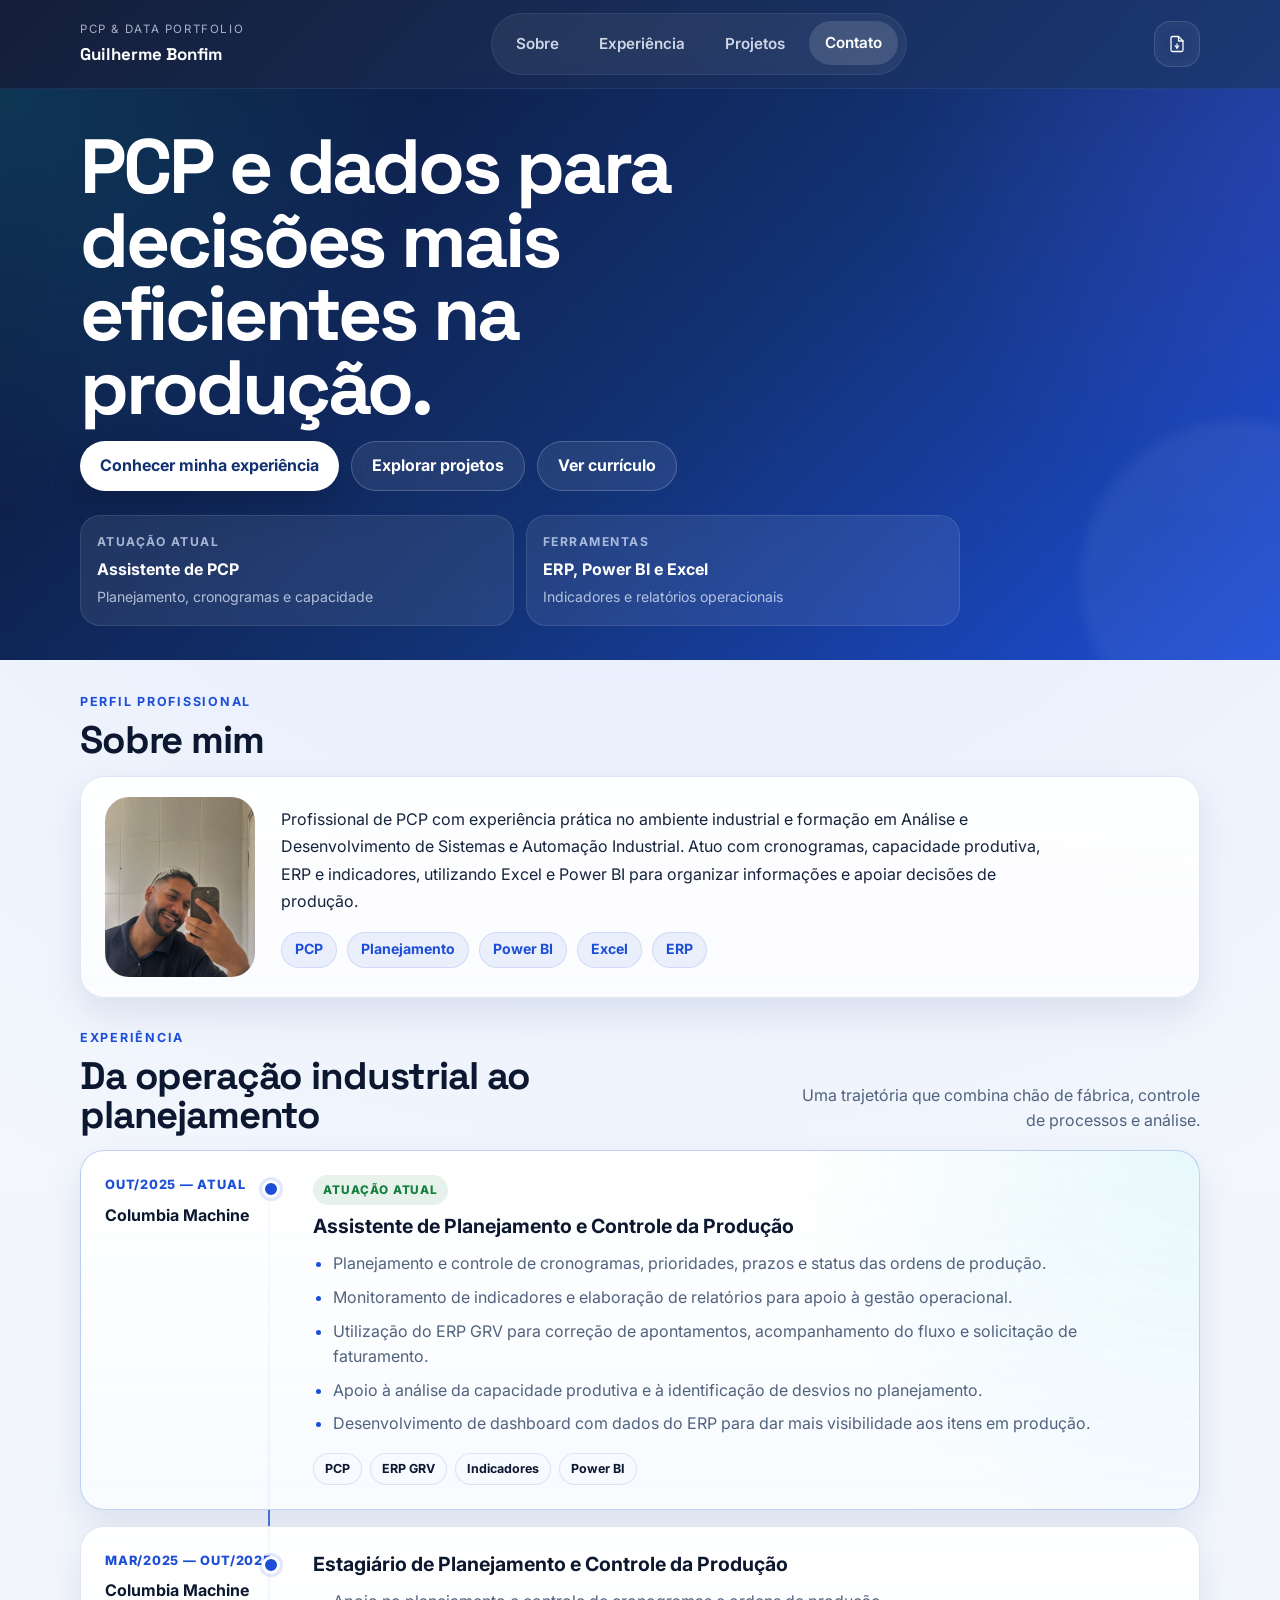
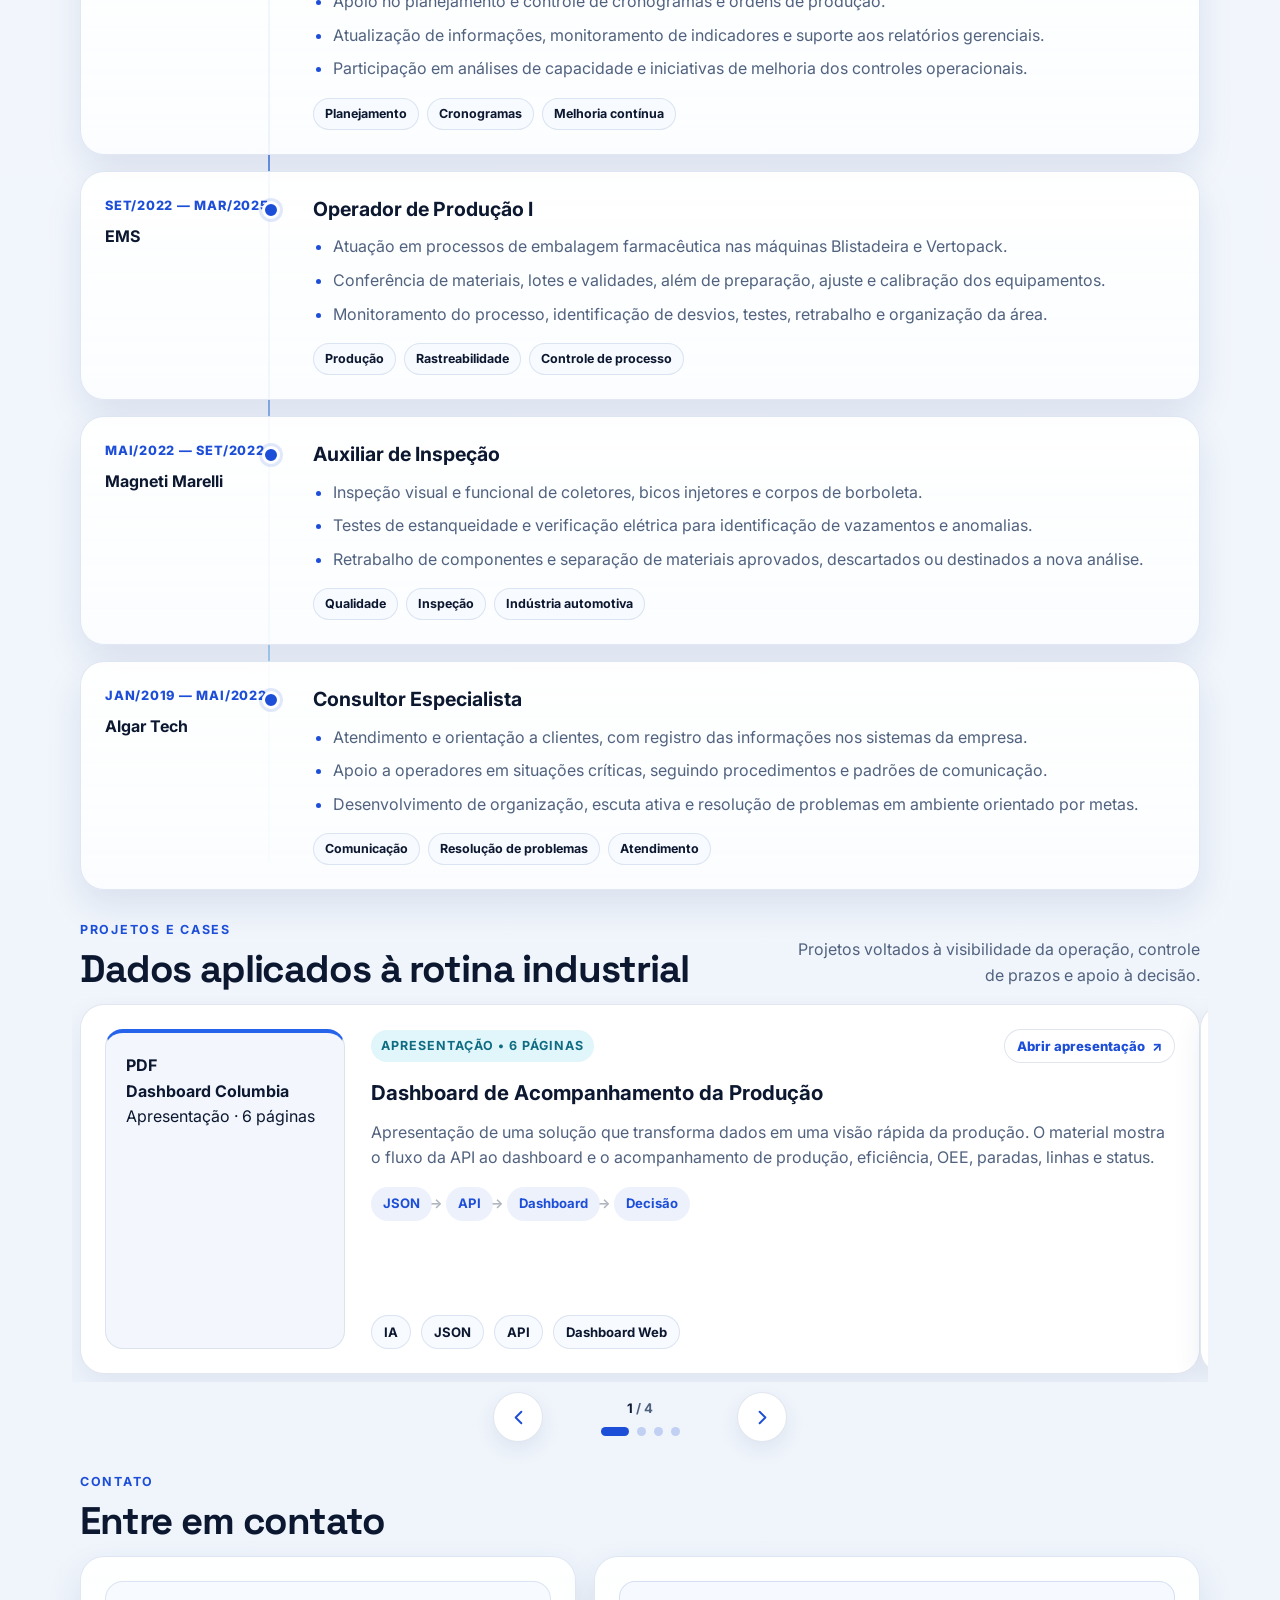
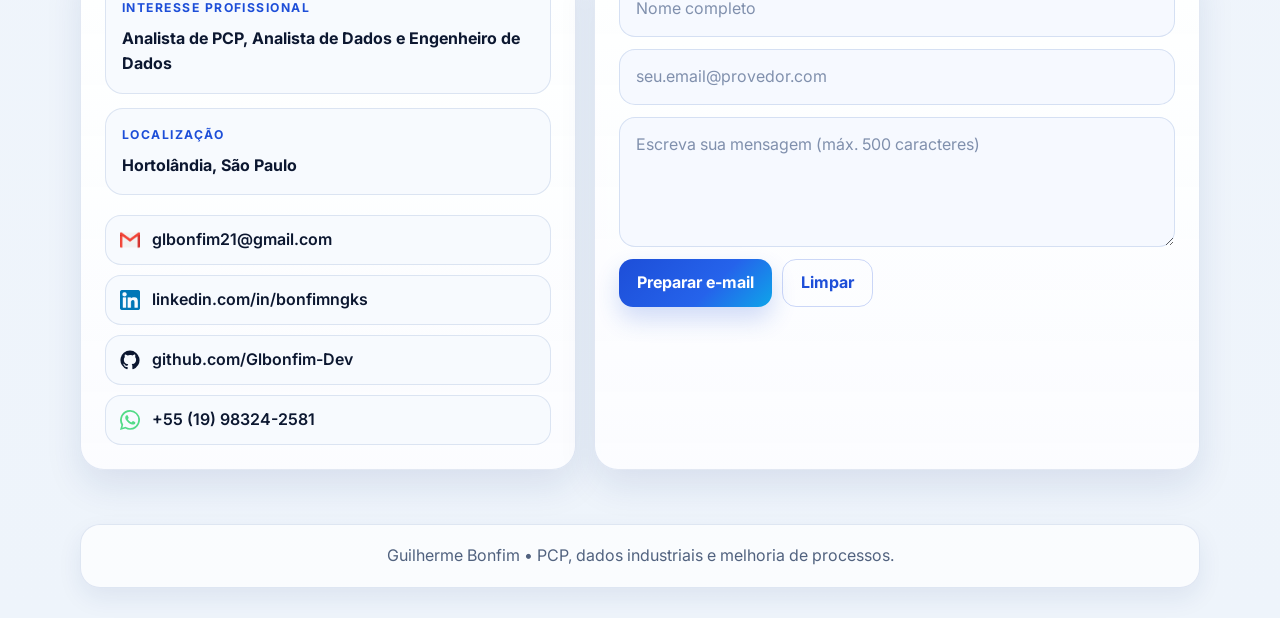
==== index.html @ 168ec618 "Update index.html" ====
<!DOCTYPE html>
<html lang="pt-BR">
<head>
  <meta charset="UTF-8">
  <meta name="viewport" content="width=device-width, initial-scale=1.0">
  <meta name="description" content="Portfólio de Guilherme Bonfim, profissional de PCP e dados industriais com experiência em planejamento da produção, ERP, Power BI, Excel e indicadores.">
  <title>Guilherme Bonfim | PCP e Dados Industriais</title>
  <link rel="preconnect" href="https://fonts.googleapis.com">
  <link rel="preconnect" href="https://fonts.gstatic.com" crossorigin>
  <link href="https://fonts.googleapis.com/css2?family=Inter:wght@300;400;500;600;700;800&family=Space+Grotesk:wght@500;700&display=swap" rel="stylesheet">
  <link rel="stylesheet" href="style.css">
</head>
<body>
  <header class="site-header">
    <div class="container header-shell">
      <a href="#inicio" class="brand-mark" aria-label="Ir para o início">
        <span class="brand-mark__eyebrow">PCP &amp; Data Portfolio</span>
        <strong>Guilherme Bonfim</strong>
      </a>

      <nav class="main-nav" aria-label="Navegação principal">
        <a href="#sobre">Sobre</a>
        <a href="#experiencia">Experiência</a>
        <a href="#projetos">Projetos</a>
        <a href="#contato">Contato</a>
      </nav>

      <div class="header-actions">
        <a id="cvDownload" class="icon-btn" href="./Codigo/Apresenta%C3%A7%C3%A3o/Curriculo-Guilherme-Bonfim.pdf" download="Curriculo-Guilherme-Bonfim.pdf" title="Baixar currículo" aria-label="Baixar currículo">
          <svg xmlns="http://www.w3.org/2000/svg" viewBox="0 0 24 24" width="18" height="18" fill="none" stroke="currentColor" stroke-width="1.7" stroke-linecap="round" stroke-linejoin="round" aria-hidden="true"><path d="M14 2H6a2 2 0 0 0-2 2v16a2 2 0 0 0 2 2h12a2 2 0 0 0 2-2V8z"/><path d="M14 2v6h6"/><path d="M12 18v-6"/><path d="m9.5 14.5 2.5 2.5 2.5-2.5"/></svg>
        </a>
      </div>
    </div>
  </header>

  <main id="inicio">
    <section class="hero-panel" aria-labelledby="hero-title">
      <div class="container hero-grid">
        <div class="hero-copy">
          <h1 id="hero-title">PCP e dados para decisões mais eficientes na produção.</h1>

          <div class="hero-cta">
            <a class="hero-btn hero-btn-primary" href="#experiencia">Conhecer minha experiência</a>
            <a class="hero-btn hero-btn-secondary" href="#projetos">Explorar projetos</a>
            <a class="hero-btn hero-btn-secondary" href="./Codigo/Apresenta%C3%A7%C3%A3o/Curriculo-Guilherme-Bonfim.pdf" target="_blank" rel="noopener">Ver currículo</a>
          </div>

          <div class="kpi-strip" aria-label="Resumo profissional">
            <article class="kpi-card">
              <span class="kpi-card__label">Atuação atual</span>
              <strong class="kpi-card__value">Assistente de PCP</strong>
              <span class="kpi-card__meta">Planejamento, cronogramas e capacidade</span>
            </article>
            <article class="kpi-card">
              <span class="kpi-card__label">Ferramentas</span>
              <strong class="kpi-card__value">ERP, Power BI e Excel</strong>
              <span class="kpi-card__meta">Indicadores e relatórios operacionais</span>
            </article>
          </div>
        </div>
      </div>
    </section>

    <div class="container main-shell">
      <section id="sobre" class="panel-section">
        <div class="section-heading">
          <div>
            <span class="section-kicker">Perfil profissional</span>
            <h2>Sobre mim</h2>
          </div>
        </div>

        <article class="about-panel about-panel--refined card">
          <div class="about-panel__identity">
            <img src="../img/WhatsApp%20Image%202026-04-06%20at%2018.12.59.jpeg" alt="Guilherme Bonfim" class="about-photo" id="aboutPhoto" loading="lazy" width="180" height="180">
          </div>

          <div class="about-panel__content">
            <p class="about-description">Profissional de PCP com experiência prática no ambiente industrial e formação em Análise e Desenvolvimento de Sistemas e Automação Industrial. Atuo com cronogramas, capacidade produtiva, ERP e indicadores, utilizando Excel e Power BI para organizar informações e apoiar decisões de produção.</p>

            <div class="about-actions">
              <div class="chips" aria-label="Principais conhecimentos">
                <span class="chip">PCP</span>
                <span class="chip">Planejamento</span>
                <span class="chip">Power BI</span>
                <span class="chip">Excel</span>
                <span class="chip">ERP</span>
              </div>
            </div>
          </div>
        </article>
      </section>

      <section id="experiencia" class="panel-section">
        <div class="section-heading">
          <div>
            <span class="section-kicker">Experiência</span>
            <h2>Da operação industrial ao planejamento</h2>
          </div>
          <p>Uma trajetória que combina chão de fábrica, controle de processos e análise.</p>
        </div>

        <div class="experience-timeline">
          <article class="experience-card card experience-card--featured">
            <div class="experience-card__aside">
              <span class="experience-card__period">out/2025 — atual</span>
              <span class="experience-card__company">Columbia Machine</span>
            </div>
            <div class="experience-card__content">
              <span class="experience-card__label">Atuação atual</span>
              <h3>Assistente de Planejamento e Controle da Produção</h3>
              <ul class="experience-list">
                <li>Planejamento e controle de cronogramas, prioridades, prazos e status das ordens de produção.</li>
                <li>Monitoramento de indicadores e elaboração de relatórios para apoio à gestão operacional.</li>
                <li>Utilização do ERP GRV para correção de apontamentos, acompanhamento do fluxo e solicitação de faturamento.</li>
                <li>Apoio à análise da capacidade produtiva e à identificação de desvios no planejamento.</li>
                <li>Desenvolvimento de dashboard com dados do ERP para dar mais visibilidade aos itens em produção.</li>
              </ul>
              <div class="experience-tags"><span>PCP</span><span>ERP GRV</span><span>Indicadores</span><span>Power BI</span></div>
            </div>
          </article>

          <article class="experience-card card">
            <div class="experience-card__aside">
              <span class="experience-card__period">mar/2025 — out/2025</span>
              <span class="experience-card__company">Columbia Machine</span>
            </div>
            <div class="experience-card__content">
              <h3>Estagiário de Planejamento e Controle da Produção</h3>
              <ul class="experience-list">
                <li>Apoio no planejamento e controle de cronogramas e ordens de produção.</li>
                <li>Atualização de informações, monitoramento de indicadores e suporte aos relatórios gerenciais.</li>
                <li>Participação em análises de capacidade e iniciativas de melhoria dos controles operacionais.</li>
              </ul>
              <div class="experience-tags"><span>Planejamento</span><span>Cronogramas</span><span>Melhoria contínua</span></div>
            </div>
          </article>

          <article class="experience-card card">
            <div class="experience-card__aside">
              <span class="experience-card__period">set/2022 — mar/2025</span>
              <span class="experience-card__company">EMS</span>
            </div>
            <div class="experience-card__content">
              <h3>Operador de Produção I</h3>
              <ul class="experience-list">
                <li>Atuação em processos de embalagem farmacêutica nas máquinas Blistadeira e Vertopack.</li>
                <li>Conferência de materiais, lotes e validades, além de preparação, ajuste e calibração dos equipamentos.</li>
                <li>Monitoramento do processo, identificação de desvios, testes, retrabalho e organização da área.</li>
              </ul>
              <div class="experience-tags"><span>Produção</span><span>Rastreabilidade</span><span>Controle de processo</span></div>
            </div>
          </article>

          <article class="experience-card card">
            <div class="experience-card__aside">
              <span class="experience-card__period">mai/2022 — set/2022</span>
              <span class="experience-card__company">Magneti Marelli</span>
            </div>
            <div class="experience-card__content">
              <h3>Auxiliar de Inspeção</h3>
              <ul class="experience-list">
                <li>Inspeção visual e funcional de coletores, bicos injetores e corpos de borboleta.</li>
                <li>Testes de estanqueidade e verificação elétrica para identificação de vazamentos e anomalias.</li>
                <li>Retrabalho de componentes e separação de materiais aprovados, descartados ou destinados a nova análise.</li>
              </ul>
              <div class="experience-tags"><span>Qualidade</span><span>Inspeção</span><span>Indústria automotiva</span></div>
            </div>
          </article>

          <article class="experience-card card">
            <div class="experience-card__aside">
              <span class="experience-card__period">jan/2019 — mai/2022</span>
              <span class="experience-card__company">Algar Tech</span>
            </div>
            <div class="experience-card__content">
              <h3>Consultor Especialista</h3>
              <ul class="experience-list">
                <li>Atendimento e orientação a clientes, com registro das informações nos sistemas da empresa.</li>
                <li>Apoio a operadores em situações críticas, seguindo procedimentos e padrões de comunicação.</li>
                <li>Desenvolvimento de organização, escuta ativa e resolução de problemas em ambiente orientado por metas.</li>
              </ul>
              <div class="experience-tags"><span>Comunicação</span><span>Resolução de problemas</span><span>Atendimento</span></div>
            </div>
          </article>
        </div>
      </section>

      <section id="projetos" class="panel-section">
        <div class="section-heading">
          <div>
            <span class="section-kicker">Projetos e cases</span>
            <h2>Dados aplicados à rotina industrial</h2>
          </div>
          <p>Projetos voltados à visibilidade da operação, controle de prazos e apoio à decisão.</p>
        </div>

        <div class="projects-carousel" id="projectsCarousel" role="region" aria-roledescription="carrossel" aria-label="Apresentações de projetos">
          <p class="sr-only" id="carouselInstructions">Use as setas para navegar entre os projetos. Pressione Enter para abrir a apresentação selecionada.</p>
          <div class="projects-carousel__viewport">
            <div class="projects-carousel__track">
          <a class="project-card project-slide project-theme--production card project-card--link" href="./Codigo/Apresenta%C3%A7%C3%A3o/Dashboard-Columbia.pdf" target="_blank" rel="noopener" aria-label="Abrir apresentação Dashboard Columbia em uma nova guia" aria-describedby="carouselInstructions">
            <div class="project-card__visual project-card__visual--document" aria-hidden="true">
              <div class="project-document">
                <span class="project-document__line project-document__line--long"></span>
                <span class="project-document__line"></span>
                <span class="project-document__line project-document__line--short"></span>
                <strong class="project-document__badge">PDF</strong>
              </div>
              <div class="project-document__meta">
                <strong>Dashboard Columbia</strong>
                <span>Apresentação · 6 páginas</span>
              </div>
            </div>
            <div class="project-card__body">
              <div class="project-card__topline">
                <span class="project-tag">Apresentação • 6 páginas</span>
                <span class="project-open">Abrir apresentação <span aria-hidden="true">↗</span></span>
              </div>
              <h3>Dashboard de Acompanhamento da Produção</h3>
              <p>Apresentação de uma solução que transforma dados em uma visão rápida da produção. O material mostra o fluxo da API ao dashboard e o acompanhamento de produção, eficiência, OEE, paradas, linhas e status.</p>
              <div class="project-flow" aria-label="Fluxo da solução"><span>JSON</span><span>API</span><span>Dashboard</span><span>Decisão</span></div>
              <div class="project-tech"><span>IA</span><span>JSON</span><span>API</span><span>Dashboard Web</span></div>
            </div>
          </a>

          <a class="project-card project-slide project-theme--billing card project-card--link" href="./Codigo/Apresenta%C3%A7%C3%A3o/Dashboard-Faturamento-GRV-CMS.pdf" target="_blank" rel="noopener" aria-label="Abrir apresentação Dashboard de Faturamento e Consulta GRV em uma nova guia" aria-describedby="carouselInstructions">
            <div class="project-card__visual project-card__visual--document" aria-hidden="true">
              <div class="project-document">
                <span class="project-document__line project-document__line--long"></span>
                <span class="project-document__line"></span>
                <span class="project-document__line project-document__line--short"></span>
                <strong class="project-document__badge">PDF</strong>
              </div>
              <div class="project-document__meta">
                <strong>Faturamento GRV</strong>
                <span>Apresentação · 9 páginas</span>
              </div>
            </div>
            <div class="project-card__body">
              <div class="project-card__topline">
                <span class="project-tag">Apresentação • 9 páginas</span>
                <span class="project-open">Abrir apresentação <span aria-hidden="true">↗</span></span>
              </div>
              <h3>Dashboard de Faturamento — Consulta GRV | Setor CMS</h3>
              <p>Painel que centraliza orçamentos, valores faturados e pendentes em uma visão rápida. A consulta utiliza filtros por cliente, mês, orçamento e status para apoiar o acompanhamento e a decisão.</p>
              <div class="project-flow" aria-label="Fluxo da solução"><span>Dashboard</span><span>API</span><span>Banco de dados</span></div>
              <div class="project-tech"><span>Dashboard Web</span><span>API</span><span>Banco de Dados</span><span>GRV</span></div>
            </div>
          </a>

          <a class="project-card project-slide project-theme--rpa card project-card--link" href="./Codigo/Apresenta%C3%A7%C3%A3o/RPA-Consulta-Banco-Dados.pdf" target="_blank" rel="noopener" aria-label="Abrir apresentação RPA para consulta no banco de dados em uma nova guia" aria-describedby="carouselInstructions">
            <div class="project-card__visual project-card__visual--document" aria-hidden="true">
              <div class="project-document">
                <span class="project-document__line project-document__line--long"></span>
                <span class="project-document__line"></span>
                <span class="project-document__line project-document__line--short"></span>
                <strong class="project-document__badge">PDF</strong>
              </div>
              <div class="project-document__meta">
                <strong>RPA · Consulta</strong>
                <span>Apresentação · 9 páginas</span>
              </div>
            </div>
            <div class="project-card__body">
              <div class="project-card__topline">
                <span class="project-tag">Apresentação • 9 páginas</span>
                <span class="project-open">Abrir apresentação <span aria-hidden="true">↗</span></span>
              </div>
              <h3>RPA — Consulta e Agrupamento de Dados</h3>
              <p>Automação para consulta segura, filtragem e agrupamento de dados. A solução permite simular a operação antes da execução, validar o agrupamento e preencher a transação GRV M83 com confirmação.</p>
              <div class="project-flow" aria-label="Fluxo da automação"><span>Banco CPS</span><span>Filtros</span><span>Seleção</span><span>GRV M83</span></div>
              <div class="project-tech"><span>RPA</span><span>Banco de Dados</span><span>GRV M83</span><span>Dry-run</span></div>
            </div>
          </a>

          <a class="project-card project-slide project-theme--ai card project-card--link" href="./Codigo/Apresenta%C3%A7%C3%A3o/Agente-IA-SigmaNEST.pdf" target="_blank" rel="noopener" aria-label="Abrir apresentação Agente de IA com dados do SigmaNEST em uma nova guia" aria-describedby="carouselInstructions">
            <div class="project-card__visual project-card__visual--document" aria-hidden="true">
              <div class="project-document">
                <span class="project-document__line project-document__line--long"></span>
                <span class="project-document__line"></span>
                <span class="project-document__line project-document__line--short"></span>
                <strong class="project-document__badge">PDF</strong>
              </div>
              <div class="project-document__meta">
                <strong>Agente IA · SigmaNEST</strong>
                <span>Apresentação · 6 páginas</span>
              </div>
            </div>
            <div class="project-card__body">
              <div class="project-card__topline">
                <span class="project-tag">Apresentação • 6 páginas</span>
                <span class="project-open">Abrir apresentação <span aria-hidden="true">↗</span></span>
              </div>
              <h3>Agente de IA + Extração de Dados do SigmaNEST</h3>
              <p>Proposta de agente inteligente para capturar, organizar e responder perguntas sobre dados do SigmaNEST. A solução transforma arquivos dispersos em informações úteis sobre produção, perdas, aproveitamento e performance.</p>
              <div class="project-flow" aria-label="Fluxo do agente de IA"><span>Extrair</span><span>Tratar</span><span>Analisar</span><span>Agir</span></div>
              <div class="project-tech"><span>IA</span><span>SigmaNEST</span><span>XLSX/CSV</span><span>Automação</span></div>
            </div>
          </a>

            </div>
          </div>

          <div class="projects-carousel__controls">
            <button class="carousel-arrow carousel-arrow--prev" type="button" data-carousel-prev aria-label="Ver projeto anterior">
              <svg viewBox="0 0 24 24" aria-hidden="true"><path d="m15 18-6-6 6-6"/></svg>
            </button>
            <div class="carousel-navigation">
              <span class="carousel-status" aria-live="polite"><strong data-carousel-current>1</strong> / 4</span>
              <div class="carousel-dots" aria-label="Selecionar projeto">
                <button type="button" class="carousel-dot is-active" data-carousel-dot="0" aria-label="Ir para Dashboard Columbia" aria-current="true"></button>
                <button type="button" class="carousel-dot" data-carousel-dot="1" aria-label="Ir para Dashboard de Faturamento"></button>
                <button type="button" class="carousel-dot" data-carousel-dot="2" aria-label="Ir para RPA de Consulta"></button>
                <button type="button" class="carousel-dot" data-carousel-dot="3" aria-label="Ir para Agente de IA"></button>
              </div>
            </div>
            <button class="carousel-arrow carousel-arrow--next" type="button" data-carousel-next aria-label="Ver próximo projeto">
              <svg viewBox="0 0 24 24" aria-hidden="true"><path d="m9 18 6-6-6-6"/></svg>
            </button>
          </div>
        </div>
      </section>

      <section id="contato" class="panel-section">
        <div class="section-heading">
          <div>
            <span class="section-kicker">Contato</span>
            <h2>Entre em contato</h2>
          </div>
        </div>

        <div class="contact-layout">
          <div class="contact-panel card">
            <div class="contact-kpis">
              <div class="contact-kpi"><span>Interesse profissional</span><strong>Analista de PCP, Analista de Dados e Engenheiro de Dados</strong></div>
              <div class="contact-kpi"><span>Localização</span><strong>Hortolândia, São Paulo</strong></div>
            </div>

            <div class="contact-list">
              <a href="mailto:glbonfim21@gmail.com" class="contato-item contato-link"><img src="../img/icone%20gmail.png" alt="" class="icone"><span>glbonfim21@gmail.com</span></a>
              <a href="https://www.linkedin.com/in/bonfimngks" target="_blank" rel="noopener" class="contato-item contato-link"><img src="../img/icone%20linkedin.png" alt="" class="icone"><span>linkedin.com/in/bonfimngks</span></a>
              <a href="https://github.com/Glbonfim-Dev" target="_blank" rel="noopener" class="contato-item contato-link"><svg class="contato-icon" xmlns="http://www.w3.org/2000/svg" viewBox="0 0 24 24" fill="currentColor" aria-hidden="true"><path d="M12 .7a11.5 11.5 0 0 0-3.64 22.4c.58.1.79-.25.79-.56v-2.23c-3.22.7-3.9-1.37-3.9-1.37-.52-1.34-1.28-1.7-1.28-1.7-1.05-.72.08-.7.08-.7 1.16.08 1.77 1.19 1.77 1.19 1.03 1.77 2.7 1.26 3.36.96.1-.75.4-1.26.73-1.55-2.57-.3-5.27-1.29-5.27-5.69 0-1.26.45-2.28 1.19-3.09-.12-.29-.52-1.46.11-3.05 0 0 .97-.31 3.16 1.18A10.9 10.9 0 0 1 12 6.1c.98 0 1.95.13 2.87.39 2.2-1.49 3.16-1.18 3.16-1.18.63 1.59.23 2.76.11 3.05.74.81 1.19 1.83 1.19 3.09 0 4.42-2.71 5.39-5.29 5.68.42.36.79 1.07.79 2.17v3.24c0 .31.21.67.8.56A11.5 11.5 0 0 0 12 .7Z"/></svg><span>github.com/Glbonfim-Dev</span></a>
              <a href="https://wa.me/5519983242581" target="_blank" rel="noopener" class="contato-item contato-link contato-link--whatsapp"><svg xmlns="http://www.w3.org/2000/svg" viewBox="0 0 16 16" class="contato-icon contato-icon--whatsapp" aria-hidden="true"><path fill="currentColor" d="M13.601 2.326A7.85 7.85 0 0 0 8.016 0a7.94 7.94 0 0 0-6.86 11.93L0 16l4.223-1.102a7.95 7.95 0 0 0 3.793.965h.003a7.94 7.94 0 0 0 5.582-13.537ZM8.019 14.52h-.002a6.62 6.62 0 0 1-3.356-.916l-.24-.142-2.506.654.669-2.443-.156-.25a6.61 6.61 0 0 1 10.233-8.167 6.6 6.6 0 0 1 1.94 4.71 6.62 6.62 0 0 1-6.582 6.554Z"/><path fill="currentColor" d="M11.875 9.539c-.2-.1-1.18-.58-1.362-.646-.182-.067-.314-.1-.446.1-.132.198-.513.645-.628.777-.116.133-.232.149-.43.05-.198-.1-.837-.308-1.594-.981-.589-.525-.987-1.173-1.103-1.372-.116-.198-.012-.305.087-.404.09-.09.198-.232.298-.347.1-.116.132-.199.198-.331.066-.133.033-.248-.017-.347-.05-.1-.446-1.074-.612-1.471-.161-.387-.326-.335-.446-.341-.116-.006-.248-.007-.38-.007a.73.73 0 0 0-.529.248c-.182.198-.694.679-.694 1.653 0 .975.71 1.918.81 2.05.1.133 1.397 2.134 3.384 2.991.473.204.841.326 1.128.418.474.151.905.13 1.246.079.38-.057 1.18-.48 1.346-.943.165-.463.165-.86.116-.943-.05-.083-.182-.132-.38-.232Z"/></svg><span>+55 (19) 98324-2581</span></a>
            </div>
          </div>

          <div class="contact-panel card">
            <form id="formContato" aria-describedby="resposta" novalidate>
              <label class="sr-only" for="nome">Nome completo</label>
              <input type="text" id="nome" placeholder="Nome completo" autocomplete="name" required>
              <label class="sr-only" for="email">E-mail</label>
              <input type="email" id="email" placeholder="seu.email@provedor.com" autocomplete="email" required>
              <label class="sr-only" for="mensagem">Mensagem</label>
              <textarea id="mensagem" placeholder="Escreva sua mensagem (máx. 500 caracteres)" maxlength="500" required></textarea>
              <div class="form-actions"><button type="submit" class="btn-primary">Preparar e-mail</button><button type="button" id="clearForm" class="btn-secondary">Limpar</button></div>
            </form>
            <p id="resposta" role="status" aria-live="polite" class="response" aria-hidden="true"></p>
          </div>
        </div>

        <div id="modalPreview" class="modal" aria-hidden="true" role="dialog" aria-labelledby="modalTitle" aria-modal="true">
          <div class="modal__content">
            <h3 id="modalTitle">Revisar mensagem</h3>
            <div class="modal__body"><p><strong>Nome:</strong> <span id="previewNome"></span></p><p><strong>E-mail:</strong> <span id="previewEmail"></span></p><p><strong>Mensagem:</strong></p><p id="previewMensagem" class="preview-message"></p></div>
            <div class="modal__actions"><button id="cancelPreview" class="btn-secondary" type="button">Editar</button><button id="confirmPreview" class="btn-primary" type="button">Abrir no e-mail</button></div>
          </div>
        </div>
      </section>
    </div>
  </main>

  <footer class="site-footer">
    <div class="container"><p>Guilherme Bonfim • PCP, dados industriais e melhoria de processos.</p></div>
  </footer>

  <script src="script.js"></script>
</body>
</html>
---- style.css ----
:root {
  --bg: #edf3fb;
  --bg-soft: #f7fafe;
  --surface: rgba(255, 255, 255, 0.78);
  --surface-strong: #ffffff;
  --text: #14233d;
  --text-soft: #51627f;
  --heading: #0c1730;
  --line: rgba(55, 93, 168, 0.14);
  --line-strong: rgba(51, 110, 235, 0.24);
  --primary: #1d4ed8;
  --primary-strong: #173ea9;
  --accent: #06b6d4;
  --accent-soft: rgba(6, 182, 212, 0.14);
  --success: #15803d;
  --danger: #b91c1c;
  --warning: #8a5a00;
  --shadow-lg: 0 22px 60px rgba(21, 52, 120, 0.14);
  --shadow-md: 0 16px 36px rgba(21, 52, 120, 0.1);
  --shadow-sm: 0 10px 24px rgba(21, 52, 120, 0.08);
  --radius-xl: 30px;
  --radius-lg: 24px;
  --radius-md: 18px;
  --radius-sm: 14px;
  --header-height: 88px;
}

* {
  box-sizing: border-box;
}

html {
  scroll-behavior: smooth;
}

body {
  margin: 0;
  background:
    radial-gradient(circle at top, rgba(78, 124, 255, 0.12), transparent 34%),
    linear-gradient(180deg, #f5f8fd 0%, #eef4fb 100%);
  color: var(--text);
  font-family: 'Inter', system-ui, -apple-system, BlinkMacSystemFont, 'Segoe UI', sans-serif;
  font-size: 16px;
  line-height: 1.6;
  -webkit-font-smoothing: antialiased;
  -moz-osx-font-smoothing: grayscale;
}

a {
  color: inherit;
}

img {
  max-width: 100%;
}

.container {
  width: min(1120px, calc(100% - 32px));
  margin: 0 auto;
}

.site-header {
  position: fixed;
  top: 0;
  left: 0;
  right: 0;
  z-index: 1000;
  background: linear-gradient(135deg, rgba(11, 21, 48, 0.96) 0%, rgba(18, 49, 113, 0.96) 100%);
  border-bottom: 1px solid rgba(96, 165, 250, 0.16);
  backdrop-filter: blur(18px);
}

.header-shell {
  min-height: var(--header-height);
  display: flex;
  align-items: center;
  justify-content: space-between;
  gap: 18px;
}

.brand-mark {
  display: inline-flex;
  flex-direction: column;
  gap: 3px;
  text-decoration: none;
  color: #ffffff;
}

.brand-mark__eyebrow {
  font-size: 0.72rem;
  letter-spacing: 0.14em;
  text-transform: uppercase;
  color: rgba(224, 233, 255, 0.72);
}

.brand-mark strong {
  font-family: 'Space Grotesk', 'Inter', sans-serif;
  font-size: 1.06rem;
  font-weight: 700;
}

.main-nav {
  display: inline-flex;
  align-items: center;
  gap: 8px;
  padding: 8px;
  border: 1px solid rgba(164, 194, 255, 0.1);
  border-radius: 999px;
  background: rgba(255, 255, 255, 0.06);
}

.main-nav a {
  padding: 10px 16px;
  border-radius: 999px;
  color: rgba(239, 244, 255, 0.84);
  font-size: 0.95rem;
  font-weight: 600;
  text-decoration: none;
  transition: background .2s ease, color .2s ease, transform .2s ease;
}

.main-nav a:hover,
.main-nav a:focus-visible,
.main-nav a.active {
  color: #ffffff;
  background: rgba(255, 255, 255, 0.13);
  transform: translateY(-1px);
  outline: none;
}

.header-actions {
  display: flex;
  align-items: center;
  gap: 8px;
}

.icon-btn {
  display: inline-flex;
  align-items: center;
  justify-content: center;
  width: 46px;
  height: 46px;
  border-radius: 16px;
  border: 1px solid rgba(255, 255, 255, 0.12);
  background: rgba(255, 255, 255, 0.08);
  color: #ffffff;
  cursor: pointer;
  transition: transform .2s ease, background .2s ease, box-shadow .2s ease;
  backdrop-filter: blur(8px);
}

.icon-btn:hover,
.icon-btn:focus-visible {
  transform: translateY(-2px);
  background: rgba(255, 255, 255, 0.14);
  box-shadow: 0 12px 24px rgba(0, 0, 0, 0.16);
  outline: none;
}

.icon-btn svg {
  display: block;
}

main {
  padding-top: var(--header-height);
}

.hero-panel {
  position: relative;
  overflow: hidden;
  padding: 42px 0 34px;
  color: #ffffff;
  background:
    radial-gradient(circle at 0% 0%, rgba(26, 185, 225, 0.2), transparent 30%),
    radial-gradient(circle at 100% 10%, rgba(126, 91, 255, 0.14), transparent 28%),
    linear-gradient(135deg, #0b1530 0%, #123171 52%, #1d4ed8 100%);
}

.hero-panel::before,
.hero-panel::after {
  content: "";
  position: absolute;
  pointer-events: none;
}

.hero-panel::before {
  inset: auto -120px -80px auto;
  width: 320px;
  height: 320px;
  border-radius: 50%;
  background: rgba(255, 255, 255, 0.06);
  filter: blur(6px);
}

.hero-panel::after {
  inset: 0;
  background-image:
    linear-gradient(rgba(255,255,255,0.05) 1px, transparent 1px),
    linear-gradient(90deg, rgba(255,255,255,0.05) 1px, transparent 1px);
  background-size: 52px 52px;
  opacity: 0.18;
}

.hero-grid {
  position: relative;
  z-index: 1;
  display: block;
}

.hero-copy {
  max-width: 760px;
}

.section-kicker {
  display: inline-flex;
  align-items: center;
  gap: 8px;
  color: var(--primary);
  font-size: 0.78rem;
  font-weight: 700;
  letter-spacing: 0.14em;
  text-transform: uppercase;
}

.hero-copy .section-kicker {
  color: rgba(214, 229, 255, 0.78);
}

.hero-copy h1 {
  margin: 14px 0 16px;
  max-width: 16ch;
  color: #ffffff;
  font-family: 'Space Grotesk', 'Inter', sans-serif;
  font-size: clamp(2.5rem, 6vw, 4.9rem);
  line-height: 0.96;
  letter-spacing: -0.04em;
  text-align: left;
  text-wrap: pretty;
}

.hero-summary {
  max-width: 62ch;
  margin: 0 0 24px;
  color: rgba(233, 242, 255, 0.88);
  font-size: 1.02rem;
  text-align: justify;
}

.hero-cta {
  display: flex;
  flex-wrap: wrap;
  gap: 12px;
  margin-bottom: 24px;
}

.hero-btn,
.btn-primary,
.btn-secondary,
button {
  font: inherit;
}

.hero-btn {
  display: inline-flex;
  align-items: center;
  justify-content: center;
  min-height: 50px;
  padding: 0 20px;
  border-radius: 999px;
  text-decoration: none;
  font-weight: 700;
  transition: transform .2s ease, box-shadow .2s ease, background .2s ease, border-color .2s ease;
}

.hero-btn:hover,
.hero-btn:focus-visible {
  transform: translateY(-2px);
  outline: none;
}

.hero-btn-primary {
  background: #ffffff;
  color: #123171;
  box-shadow: 0 14px 30px rgba(0, 0, 0, 0.16);
}

.hero-btn-secondary {
  color: #ffffff;
  border: 1px solid rgba(255, 255, 255, 0.2);
  background: rgba(255, 255, 255, 0.08);
}

.kpi-strip {
  display: grid;
  grid-template-columns: repeat(2, minmax(0, 1fr));
  gap: 12px;
}

.kpi-card {
  padding: 16px;
  border-radius: 20px;
  background: rgba(255, 255, 255, 0.08);
  border: 1px solid rgba(255, 255, 255, 0.1);
  backdrop-filter: blur(10px);
}

.kpi-card__label {
  display: block;
  margin-bottom: 8px;
  color: rgba(219, 231, 255, 0.72);
  font-size: 0.76rem;
  font-weight: 700;
  letter-spacing: 0.12em;
  text-transform: uppercase;
}

.kpi-card__value {
  display: block;
  color: #ffffff;
  font-size: 1rem;
  line-height: 1.3;
}

.kpi-card__meta {
  display: block;
  margin-top: 6px;
  color: rgba(233, 242, 255, 0.72);
  font-size: 0.88rem;
}

.main-shell {
  display: grid;
  gap: 26px;
  padding: 28px 0 54px;
}

.panel-section {
  scroll-margin-top: calc(var(--header-height) + 18px);
}

.section-heading {
  display: flex;
  align-items: end;
  justify-content: space-between;
  gap: 18px;
  margin-bottom: 16px;
}

.section-heading h2 {
  margin: 8px 0 0;
  color: var(--heading);
  font-family: 'Space Grotesk', 'Inter', sans-serif;
  font-size: clamp(1.7rem, 3vw, 2.4rem);
  line-height: 1;
  letter-spacing: -0.03em;
}

.section-heading p {
  max-width: 420px;
  margin: 0;
  color: var(--text-soft);
  text-align: right;
}

.card {
  position: relative;
  overflow: hidden;
  border: 1px solid var(--line);
  border-radius: var(--radius-lg);
  background: linear-gradient(180deg, rgba(255, 255, 255, 0.94), rgba(252, 253, 255, 0.9));
  box-shadow: var(--shadow-md);
  transition: transform .24s ease, box-shadow .24s ease, border-color .24s ease;
}

.card:hover {
  transform: translateY(-4px);
  border-color: var(--line-strong);
  box-shadow: 0 28px 50px rgba(21, 52, 120, 0.14);
}

.about-panel {
  display: grid;
  grid-template-columns: 190px minmax(0, 1fr);
  gap: 24px;
  padding: 24px;
}

.about-panel__identity {
  display: flex;
  align-items: flex-start;
  justify-content: center;
}

.about-photo {
  width: 180px;
  aspect-ratio: 1;
  object-fit: cover;
  border-radius: 28px;
  box-shadow: none;
  background: transparent;
}

.about-photo.blur {
  filter: blur(16px) scale(1.03);
  opacity: 0.9;
  transition: filter .6s ease, opacity .6s ease, transform .6s ease;
}

.about-photo.loaded {
  filter: none;
  opacity: 1;
  transform: none;
}

.about-summary {
  margin: 0;
  color: var(--heading);
  font-size: 1.14rem;
  font-weight: 700;
  line-height: 1.55;
}

.about-insights {
  display: grid;
  grid-template-columns: repeat(2, minmax(0, 1fr));
  gap: 12px;
  margin: 20px 0;
}

.insight-item {
  padding: 16px;
  border: 1px solid var(--line);
  border-radius: 18px;
  background: var(--bg-soft);
}

.insight-item__label {
  display: block;
  margin-bottom: 8px;
  color: var(--primary);
  font-size: 0.74rem;
  font-weight: 700;
  letter-spacing: 0.12em;
  text-transform: uppercase;
}

.insight-item strong {
  color: var(--heading);
  font-size: 0.98rem;
  line-height: 1.45;
}

.about-extra {
  max-height: 0;
  overflow: hidden;
  opacity: 0;
  transition: max-height .35s ease, opacity .35s ease;
}

.about-panel.expanded .about-extra {
  max-height: 320px;
  opacity: 1;
  margin-top: 4px;
}

.about-actions {
  display: flex;
  align-items: center;
  justify-content: space-between;
  gap: 14px;
  flex-wrap: wrap;
  margin-top: 22px;
}

.chips {
  display: flex;
  flex-wrap: wrap;
  gap: 10px;
}

.chip {
  display: inline-flex;
  align-items: center;
  min-height: 38px;
  padding: 0 14px;
  border-radius: 999px;
  background: rgba(29, 78, 216, 0.08);
  border: 1px solid rgba(29, 78, 216, 0.12);
  color: var(--primary);
  font-size: 0.88rem;
  font-weight: 700;
}

.projects-grid {
  display: grid;
  grid-template-columns: repeat(2, minmax(0, 1fr));
  gap: 18px;
}

.project-card {
  display: grid;
  grid-template-columns: 72px minmax(0, 1fr);
  gap: 18px;
  padding: 22px;
}

.project-card__icon {
  position: relative;
  width: 72px;
  height: 72px;
  border-radius: 22px;
  background: linear-gradient(180deg, rgba(29, 78, 216, 0.12), rgba(6, 182, 212, 0.18));
  border: 1px solid rgba(29, 78, 216, 0.14);
}

.project-card__icon::before,
.project-card__icon::after {
  content: "";
  position: absolute;
  box-sizing: border-box;
}

.project-card__icon-dashboard::before {
  inset: 16px 14px 18px;
  border: 2px solid var(--primary);
  border-radius: 12px;
}

.project-card__icon-dashboard::after {
  left: 20px;
  bottom: 18px;
  width: 8px;
  height: 22px;
  background: var(--accent);
  box-shadow: 14px -8px 0 var(--primary), 28px 3px 0 #60a5fa;
}

.project-card__icon-process::before {
  left: 16px;
  top: 20px;
  width: 38px;
  height: 2px;
  background: var(--primary);
  box-shadow: 0 14px 0 var(--primary);
}

.project-card__icon-process::after {
  inset: 14px;
  border: 2px dashed rgba(29, 78, 216, 0.38);
  border-radius: 18px;
}

.project-card__topline {
  display: flex;
  align-items: center;
  justify-content: space-between;
  gap: 12px;
  flex-wrap: wrap;
}

.project-tag {
  display: inline-flex;
  align-items: center;
  padding: 6px 10px;
  border-radius: 999px;
  background: rgba(6, 182, 212, 0.12);
  color: #0f6c82;
  font-size: 0.78rem;
  font-weight: 700;
  letter-spacing: 0.08em;
  text-transform: uppercase;
}

.project-impact {
  color: var(--text-soft);
  font-size: 0.84rem;
  font-weight: 600;
}

.project-card h3,
.skills-card h3,
.competency-card h3,
.modal__content h3 {
  margin: 14px 0 10px;
  color: var(--heading);
  font-size: 1.28rem;
}

.project-card p,
.competency-card p,
.contact-panel p,
.modal__body p,
.about-extra p {
  margin: 0;
  color: var(--text-soft);
}

.project-tech,
.project-flow {
  display: flex;
  flex-wrap: wrap;
  gap: 10px;
  margin-top: 16px;
}

.project-tech span,
.project-flow span {
  position: relative;
  min-height: 34px;
  display: inline-flex;
  align-items: center;
  justify-content: center;
  padding: 0 12px;
  border-radius: 999px;
  font-size: 0.82rem;
  font-weight: 700;
}

.project-tech span {
  background: var(--bg-soft);
  border: 1px solid var(--line);
  color: var(--heading);
}

.project-flow {
  gap: 14px;
}

.project-flow span {
  background: rgba(29, 78, 216, 0.08);
  color: var(--primary);
}

.project-flow span:not(:last-child)::after {
  content: "→";
  position: absolute;
  right: -11px;
  color: rgba(20, 35, 61, 0.35);
}

.skills-layout {
  display: grid;
  grid-template-columns: 1.1fr 0.9fr;
  gap: 18px;
}

.skills-card {
  padding: 24px;
}

.skills-card__header {
  display: flex;
  align-items: start;
  justify-content: space-between;
  gap: 14px;
  margin-bottom: 20px;
}

.skills-note {
  color: var(--text-soft);
  font-size: 0.84rem;
}

.skill-bars {
  display: grid;
  gap: 16px;
}

.skill-bar {
  display: grid;
  gap: 8px;
}

.skill-bar__meta {
  display: flex;
  align-items: center;
  justify-content: space-between;
  gap: 12px;
  color: var(--heading);
  font-weight: 700;
}

.skill-bar__track {
  height: 14px;
  border-radius: 999px;
  background: #e4ebf8;
  overflow: hidden;
}

.skill-bar__track span {
  display: block;
  width: var(--fill);
  height: 100%;
  border-radius: inherit;
  background: linear-gradient(90deg, #1d4ed8 0%, #3b82f6 48%, #06b6d4 100%);
  box-shadow: inset 0 1px 0 rgba(255, 255, 255, 0.24);
}

.radar-card {
  position: relative;
  min-height: 320px;
  display: grid;
  place-items: center;
}

.radar-grid {
  width: 240px;
  height: 240px;
  border-radius: 50%;
  background:
    radial-gradient(circle, transparent 38%, rgba(29,78,216,0.08) 38%, rgba(29,78,216,0.08) 39%, transparent 39%),
    radial-gradient(circle, transparent 57%, rgba(29,78,216,0.08) 57%, rgba(29,78,216,0.08) 58%, transparent 58%),
    radial-gradient(circle, transparent 76%, rgba(29,78,216,0.08) 76%, rgba(29,78,216,0.08) 77%, transparent 77%),
    linear-gradient(90deg, transparent 49.5%, rgba(29,78,216,0.12) 49.5%, rgba(29,78,216,0.12) 50.5%, transparent 50.5%),
    linear-gradient(transparent 49.5%, rgba(29,78,216,0.12) 49.5%, rgba(29,78,216,0.12) 50.5%, transparent 50.5%);
  border: 1px solid rgba(29, 78, 216, 0.08);
}

.radar-shape {
  position: absolute;
  width: 168px;
  height: 168px;
  background: rgba(6, 182, 212, 0.18);
  border: 2px solid rgba(29, 78, 216, 0.44);
  clip-path: polygon(50% 4%, 93% 38%, 78% 90%, 22% 84%, 8% 34%);
  filter: drop-shadow(0 10px 22px rgba(6, 182, 212, 0.16));
}

.radar-label {
  position: absolute;
  color: var(--heading);
  font-size: 0.84rem;
  font-weight: 700;
}

.radar-label--top {
  top: 14px;
}

.radar-label--right {
  right: 14px;
}

.radar-label--bottom {
  bottom: 14px;
}

.radar-label--left {
  left: 14px;
}

.competency-grid {
  display: grid;
  grid-template-columns: repeat(4, minmax(0, 1fr));
  gap: 18px;
}

.competency-card {
  padding: 22px;
}

.competency-card__icon {
  display: inline-flex;
  width: 56px;
  height: 56px;
  margin-bottom: 8px;
  border-radius: 18px;
  background: linear-gradient(180deg, rgba(29, 78, 216, 0.12), rgba(6, 182, 212, 0.15));
  border: 1px solid rgba(29, 78, 216, 0.14);
  position: relative;
}

.competency-card__icon::before,
.competency-card__icon::after {
  content: "";
  position: absolute;
  box-sizing: border-box;
}

.competency-card__icon-analytics::before {
  left: 14px;
  bottom: 12px;
  width: 6px;
  height: 16px;
  background: var(--primary);
  box-shadow: 10px -5px 0 #3b82f6, 20px -10px 0 var(--accent);
}

.competency-card__icon-model::before {
  inset: 13px;
  border: 2px solid var(--primary);
  border-radius: 12px;
}

.competency-card__icon-model::after {
  left: 19px;
  top: 19px;
  width: 18px;
  height: 18px;
  border: 2px dashed #3b82f6;
  border-radius: 50%;
}

.competency-card__icon-system::before {
  inset: 12px;
  border: 2px solid var(--primary);
  border-radius: 50%;
}

.competency-card__icon-system::after {
  left: 26px;
  top: 10px;
  width: 4px;
  height: 36px;
  background: var(--accent);
  box-shadow: -14px 16px 0 -1px transparent, 14px 0 0 -1px transparent;
}

.competency-card__icon-growth::before {
  left: 14px;
  bottom: 14px;
  width: 24px;
  height: 24px;
  border-left: 2px solid var(--primary);
  border-bottom: 2px solid var(--primary);
}

.competency-card__icon-growth::after {
  right: 13px;
  top: 15px;
  width: 16px;
  height: 16px;
  border-top: 2px solid var(--accent);
  border-right: 2px solid var(--accent);
  transform: rotate(45deg);
}

.competency-showcase {
  display: grid;
  gap: 18px;
}

.competency-showcase__intro {
  padding: 24px;
}

.competency-showcase__eyebrow {
  display: inline-flex;
  align-items: center;
  gap: 8px;
  margin-bottom: 10px;
  color: var(--primary);
  font-size: 0.76rem;
  font-weight: 700;
  letter-spacing: 0.12em;
  text-transform: uppercase;
}

.competency-showcase__intro h3 {
  margin: 0 0 10px;
  color: var(--heading);
  font-size: 1.32rem;
}

.competency-showcase__intro p {
  max-width: 68ch;
  margin: 0;
  color: var(--text-soft);
}

.competency-showcase .competency-grid {
  grid-template-columns: repeat(2, minmax(0, 1fr));
}

.competency-grid--legacy {
  display: none;
}

.competency-card--link {
  position: relative;
  display: grid;
  gap: 16px;
  padding: 22px;
  border-radius: 24px;
  border: 1px solid rgba(51, 110, 235, 0.14);
  background:
    linear-gradient(180deg, rgba(255, 255, 255, 0.92), rgba(248, 251, 255, 0.88)),
    rgba(255, 255, 255, 0.72);
  box-shadow: 0 16px 36px rgba(21, 52, 120, 0.09);
  text-decoration: none;
  cursor: pointer;
  overflow: hidden;
  isolation: isolate;
  transition: transform .24s ease, box-shadow .24s ease, border-color .24s ease, background .24s ease;
}

.competency-card--link::before {
  content: "";
  position: absolute;
  inset: 0;
  background:
    radial-gradient(circle at top right, rgba(59, 130, 246, 0.16), transparent 34%),
    linear-gradient(135deg, rgba(255, 255, 255, 0.12), transparent 62%);
  opacity: 0;
  transition: opacity .24s ease;
  z-index: -1;
}

.competency-card--link:hover,
.competency-card--link:focus-visible {
  transform: translateY(-8px);
  border-color: rgba(59, 130, 246, 0.3);
  box-shadow: 0 24px 46px rgba(29, 78, 216, 0.12), 0 0 0 1px rgba(59, 130, 246, 0.08), 0 0 26px rgba(59, 130, 246, 0.12);
  outline: none;
}

.competency-card--link:hover::before,
.competency-card--link:focus-visible::before {
  opacity: 1;
}

.competency-card__badge {
  width: fit-content;
  min-height: 32px;
  display: inline-flex;
  align-items: center;
  padding: 0 12px;
  border-radius: 999px;
  background: rgba(29, 78, 216, 0.08);
  border: 1px solid rgba(29, 78, 216, 0.12);
  color: var(--primary);
  font-size: 0.76rem;
  font-weight: 700;
  letter-spacing: 0.08em;
  text-transform: uppercase;
}

.competency-card--link .competency-card__icon {
  width: 62px;
  height: 62px;
  display: inline-flex;
  align-items: center;
  justify-content: center;
  margin-bottom: 0;
  border-radius: 20px;
  background: linear-gradient(180deg, rgba(29, 78, 216, 0.14), rgba(6, 182, 212, 0.12));
  border: 1px solid rgba(29, 78, 216, 0.14);
  color: var(--primary);
  transition: transform .24s ease, color .24s ease, border-color .24s ease, background .24s ease;
}

.competency-card--link:hover .competency-card__icon,
.competency-card--link:focus-visible .competency-card__icon {
  transform: translateY(-2px) scale(1.02);
  color: #2563eb;
  border-color: rgba(59, 130, 246, 0.22);
  background: linear-gradient(180deg, rgba(29, 78, 216, 0.16), rgba(6, 182, 212, 0.18));
}

.competency-card__glyph {
  width: 28px;
  height: 28px;
}

.competency-card__body {
  display: grid;
  gap: 8px;
}

.competency-card__body h3 {
  margin: 0;
  color: var(--heading);
  font-size: 1.18rem;
  line-height: 1.2;
}

.competency-card__body p {
  margin: 0;
  color: var(--text-soft);
}

.competency-card__footer {
  display: flex;
  align-items: center;
  justify-content: space-between;
  gap: 12px;
  padding-top: 2px;
}

.competency-card__meta {
  color: var(--text-soft);
  font-size: 0.84rem;
  font-weight: 600;
}

.competency-card__cta {
  display: inline-flex;
  align-items: center;
  gap: 8px;
  color: var(--primary);
  font-size: 0.88rem;
  font-weight: 700;
}

.competency-card__cta::after {
  content: "->";
  font-size: 0.95rem;
  transition: transform .2s ease;
}

.competency-card--link:hover .competency-card__cta::after,
.competency-card--link:focus-visible .competency-card__cta::after {
  transform: translate(2px, -2px);
}

.contact-layout {
  display: grid;
  grid-template-columns: 0.9fr 1.1fr;
  gap: 18px;
}

.contact-panel {
  padding: 24px;
}

.contact-kpis {
  display: grid;
  gap: 14px;
  margin-bottom: 20px;
}

.contact-kpi {
  padding: 16px;
  border-radius: 18px;
  background: var(--bg-soft);
  border: 1px solid var(--line);
}

.contact-kpi span {
  display: block;
  margin-bottom: 8px;
  color: var(--primary);
  font-size: 0.76rem;
  font-weight: 700;
  letter-spacing: 0.12em;
  text-transform: uppercase;
}

.contact-kpi strong {
  color: var(--heading);
  line-height: 1.45;
}

.contact-list {
  display: grid;
  gap: 10px;
}

.contato-item {
  display: flex;
  align-items: center;
  gap: 12px;
}

.contato-link {
  min-height: 50px;
  padding: 10px 14px;
  border-radius: 16px;
  background: var(--bg-soft);
  border: 1px solid var(--line);
  color: var(--heading);
  font-weight: 600;
  text-decoration: none;
  transition: transform .2s ease, border-color .2s ease, background .2s ease;
}

.contato-copy {
  display: flex;
  flex-direction: column;
  gap: 2px;
}

.contato-copy__label {
  font-size: 0.92rem;
  color: var(--heading);
}

.contato-copy__value {
  color: var(--text-soft);
  font-size: 0.9rem;
  font-weight: 600;
}

.contato-link:hover,
.contato-link:focus-visible {
  transform: translateY(-2px);
  border-color: var(--line-strong);
  background: #ffffff;
  outline: none;
}

.icone {
  width: 20px;
  height: 20px;
  object-fit: contain;
}

.contato-icon {
  width: 20px;
  height: 20px;
  flex-shrink: 0;
  color: currentColor;
}

.contato-link--whatsapp:hover,
.contato-link--whatsapp:focus-visible {
  border-color: rgba(37, 211, 102, 0.38);
  background: rgba(37, 211, 102, 0.08);
}

.contato-icon--whatsapp {
  color: rgba(37, 211, 102, 0.78);
}

.contato-link--whatsapp:hover .contato-icon--whatsapp,
.contato-link--whatsapp:focus-visible .contato-icon--whatsapp {
  color: #25d366;
}

form {
  display: grid;
  gap: 12px;
}

input,
textarea {
  width: 100%;
  border: 1px solid rgba(70, 111, 190, 0.18);
  border-radius: 16px;
  padding: 14px 16px;
  background: rgba(245, 249, 255, 0.9);
  color: var(--heading);
  font: inherit;
  transition: border-color .2s ease, box-shadow .2s ease, background .2s ease;
}

textarea {
  min-height: 130px;
  resize: vertical;
}

input::placeholder,
textarea::placeholder {
  color: #8090ad;
}

input:focus,
textarea:focus {
  outline: none;
  border-color: rgba(29, 78, 216, 0.42);
  box-shadow: 0 0 0 4px rgba(29, 78, 216, 0.08);
  background: #ffffff;
}

.btn-primary,
.btn-secondary,
button {
  border: none;
  cursor: pointer;
}

.btn-primary {
  min-height: 48px;
  padding: 0 18px;
  border-radius: 14px;
  background: linear-gradient(135deg, var(--primary) 0%, #2563eb 60%, #0ea5e9 100%);
  color: #ffffff;
  font-weight: 700;
  box-shadow: 0 12px 24px rgba(29, 78, 216, 0.2);
  transition: transform .2s ease, box-shadow .2s ease, filter .2s ease;
}

.btn-primary:hover,
.btn-primary:focus-visible {
  transform: translateY(-2px);
  box-shadow: 0 18px 30px rgba(29, 78, 216, 0.24);
  filter: brightness(1.02);
  outline: none;
}

.btn-secondary {
  min-height: 48px;
  padding: 0 18px;
  border-radius: 14px;
  border: 1px solid rgba(29, 78, 216, 0.22);
  background: transparent;
  color: var(--primary);
  font-weight: 700;
  transition: transform .2s ease, border-color .2s ease, background .2s ease;
}

.btn-secondary:hover,
.btn-secondary:focus-visible {
  transform: translateY(-2px);
  border-color: rgba(29, 78, 216, 0.38);
  background: rgba(29, 78, 216, 0.06);
  outline: none;
}

.form-actions {
  display: flex;
  align-items: center;
  gap: 10px;
  flex-wrap: wrap;
}

.response {
  display: block;
  margin-top: 12px;
  padding: 12px 14px;
  border-radius: 14px;
}

.response--success {
  color: #0b5d2a;
  background: #e8fff0;
  border: 1px solid #b7ecc9;
}

.response--error {
  color: #8f1515;
  background: #ffebeb;
  border: 1px solid #f1baba;
}

.response--info {
  color: var(--warning);
  background: #fff5d6;
  border: 1px solid #efd99a;
}

.modal {
  position: fixed;
  inset: 0;
  display: flex;
  align-items: center;
  justify-content: center;
  padding: 18px;
  background: rgba(10, 20, 43, 0.52);
  opacity: 0;
  pointer-events: none;
  transition: opacity .2s ease;
  z-index: 1200;
}

.modal.open {
  opacity: 1;
  pointer-events: auto;
}

.modal__content {
  width: min(100%, 540px);
  padding: 24px;
  border-radius: 24px;
  background: #ffffff;
  border: 1px solid var(--line);
  box-shadow: 0 28px 54px rgba(10, 20, 43, 0.2);
}

.modal__body {
  display: grid;
  gap: 12px;
  margin-top: 12px;
}

.preview-message {
  white-space: pre-wrap;
}

.modal__actions {
  display: flex;
  justify-content: flex-end;
  gap: 10px;
  margin-top: 20px;
}

.site-footer {
  padding: 0 0 30px;
}

.site-footer .container {
  padding: 18px 22px;
  border: 1px solid var(--line);
  border-radius: 20px;
  background: rgba(255, 255, 255, 0.72);
  box-shadow: var(--shadow-sm);
}

.site-footer p {
  margin: 0;
  color: var(--text-soft);
  text-align: center;
}

.reveal {
  opacity: 0;
  transform: translateY(18px);
  transition: opacity .6s ease, transform .6s ease;
}

.reveal.visible {
  opacity: 1;
  transform: translateY(0);
}

.field-hint {
  margin: -2px 0 2px;
  color: var(--text-soft);
  font-size: 0.86rem;
}

.field-hint.is-error {
  color: var(--danger);
}

.field-hint.is-success {
  color: var(--success);
}

.field-counter {
  text-align: right;
}

.field-invalid {
  border-color: #dc2626 !important;
  box-shadow: 0 0 0 4px rgba(220, 38, 38, 0.08);
}

.field-valid {
  border-color: #16a34a !important;
  box-shadow: 0 0 0 4px rgba(22, 163, 74, 0.08);
}

.btn-loading {
  opacity: 0.76;
  cursor: wait;
}

@media (max-width: 1080px) {
  .skills-layout,
  .contact-layout {
    grid-template-columns: 1fr;
  }

  .projects-grid,
  .competency-grid {
    grid-template-columns: repeat(2, minmax(0, 1fr));
  }

  .section-heading {
    align-items: start;
    flex-direction: column;
  }

  .section-heading p {
    max-width: none;
    text-align: left;
  }
}

@media (max-width: 860px) {
  :root {
    --header-height: 128px;
  }

  .header-shell {
    flex-wrap: wrap;
    justify-content: center;
    padding: 14px 0;
  }

  .brand-mark,
  .header-actions {
    width: 100%;
    justify-content: center;
    text-align: center;
  }

  .brand-mark {
    align-items: center;
  }

  .hero-panel {
    padding-top: 28px;
  }

  .hero-copy h1,
  .hero-summary {
    max-width: none;
  }

  .kpi-strip,
  .about-insights {
    grid-template-columns: 1fr;
  }

  .about-panel,
  .project-card {
    grid-template-columns: 1fr;
  }

  .about-panel__identity {
    justify-content: flex-start;
  }

  .project-card__icon {
    width: 64px;
    height: 64px;
  }
}

@media (max-width: 640px) {
  :root {
    --header-height: 170px;
  }

  .container {
    width: min(100% - 20px, 1120px);
  }

  .main-nav {
    width: 100%;
    justify-content: center;
    flex-wrap: wrap;
    border-radius: 22px;
  }

  .main-nav a {
    flex: 1 1 calc(50% - 8px);
    text-align: center;
  }

  .hero-cta,
  .form-actions,
  .modal__actions {
    flex-direction: column;
  }

  .hero-btn,
  .btn-primary,
  .btn-secondary,
  .form-actions button,
  .modal__actions button {
    width: 100%;
  }

  .projects-grid,
  .competency-grid {
    grid-template-columns: 1fr;
  }

  .about-panel,
  .skills-card,
  .contact-panel,
  .project-card,
  .modal__content {
    padding: 18px;
  }

  .about-photo {
    width: 140px;
  }

  .radar-card {
    min-height: 260px;
  }

  .radar-grid {
    width: 200px;
    height: 200px;
  }

  .radar-shape {
    width: 140px;
    height: 140px;
  }
}

/* Posicionamento PCP + Dados Industriais */

.sr-only {
  position: absolute;
  width: 1px;
  height: 1px;
  padding: 0;
  margin: -1px;
  overflow: hidden;
  clip: rect(0, 0, 0, 0);
  white-space: nowrap;
  border: 0;
}

.hero-copy {
  max-width: 880px;
}

.hero-copy h1 {
  max-width: 15ch;
}

.about-panel__identity {
  flex-direction: column;
  gap: 12px;
}

.availability-badge {
  width: 180px;
  display: inline-flex;
  align-items: center;
  justify-content: center;
  min-height: 36px;
  padding: 0 12px;
  border-radius: 999px;
  border: 1px solid rgba(29, 78, 216, 0.14);
  background: rgba(29, 78, 216, 0.07);
  color: var(--primary);
  font-size: 0.82rem;
  font-weight: 700;
}

.about-extra p + p {
  margin-top: 12px;
}

.about-panel.expanded .about-extra {
  max-height: 620px;
}

.experience-timeline {
  position: relative;
  display: grid;
  gap: 16px;
}

.experience-timeline::before {
  content: "";
  position: absolute;
  top: 28px;
  bottom: 28px;
  left: 188px;
  width: 2px;
  background: linear-gradient(180deg, var(--primary), rgba(6, 182, 212, 0.2));
}

.experience-card {
  display: grid;
  grid-template-columns: 170px minmax(0, 1fr);
  gap: 38px;
  padding: 24px;
  overflow: visible;
}

.experience-card::after {
  content: "";
  position: absolute;
  top: 29px;
  left: 181px;
  width: 12px;
  height: 12px;
  border: 3px solid #ffffff;
  border-radius: 50%;
  background: var(--primary);
  box-shadow: 0 0 0 3px rgba(29, 78, 216, 0.13);
}

.experience-card--featured {
  border-color: rgba(29, 78, 216, 0.25);
  background:
    radial-gradient(circle at top right, rgba(6, 182, 212, 0.09), transparent 34%),
    linear-gradient(180deg, rgba(255, 255, 255, 0.98), rgba(247, 251, 255, 0.94));
}

.experience-card__aside {
  display: flex;
  flex-direction: column;
  gap: 7px;
}

.experience-card__period {
  color: var(--primary);
  font-size: 0.8rem;
  font-weight: 800;
  letter-spacing: 0.06em;
  text-transform: uppercase;
}

.experience-card__company {
  color: var(--heading);
  font-weight: 700;
}

.experience-card__label {
  display: inline-flex;
  width: fit-content;
  min-height: 30px;
  align-items: center;
  padding: 0 10px;
  margin-bottom: 8px;
  border-radius: 999px;
  background: rgba(21, 128, 61, 0.1);
  color: var(--success);
  font-size: 0.74rem;
  font-weight: 800;
  letter-spacing: 0.08em;
  text-transform: uppercase;
}

.experience-card h3,
.skill-evidence-card h3 {
  margin: 0 0 12px;
  color: var(--heading);
  font-size: 1.22rem;
  line-height: 1.35;
}

.experience-list {
  display: grid;
  gap: 8px;
  margin: 0;
  padding-left: 20px;
  color: var(--text-soft);
}

.experience-list li::marker {
  color: var(--primary);
}

.experience-tags {
  display: flex;
  flex-wrap: wrap;
  gap: 8px;
  margin-top: 16px;
}

.experience-tags span {
  display: inline-flex;
  align-items: center;
  min-height: 32px;
  padding: 0 11px;
  border: 1px solid var(--line);
  border-radius: 999px;
  background: var(--bg-soft);
  color: var(--heading);
  font-size: 0.78rem;
  font-weight: 700;
}

.project-card--featured {
  grid-column: 1 / -1;
}

.project-card--featured .project-card__body {
  max-width: 920px;
}

.project-card--link {
  color: inherit;
  text-decoration: none;
  cursor: pointer;
}

.project-card--link:focus-visible {
  outline: 3px solid rgba(29, 78, 216, 0.38);
  outline-offset: 4px;
}

.project-card--link h3 {
  transition: color .2s ease;
}

.project-card--link:hover h3,
.project-card--link:focus-visible h3 {
  color: var(--primary);
}

.project-open {
  display: inline-flex;
  align-items: center;
  gap: 7px;
  min-height: 34px;
  padding: 0 12px;
  border: 1px solid rgba(29, 78, 216, 0.18);
  border-radius: 999px;
  background: rgba(29, 78, 216, 0.07);
  color: var(--primary);
  font-size: 0.82rem;
  font-weight: 800;
  transition: color .2s ease, background .2s ease, border-color .2s ease;
}

.project-card--link:hover .project-open,
.project-card--link:focus-visible .project-open {
  border-color: var(--primary);
  background: var(--primary);
  color: #ffffff;
}

.project-proof {
  display: grid;
  grid-template-columns: repeat(3, minmax(0, 1fr));
  gap: 10px;
  margin-top: 18px;
}

.project-proof span {
  padding: 13px;
  border: 1px solid var(--line);
  border-radius: 14px;
  background: var(--bg-soft);
  color: var(--text-soft);
  font-size: 0.84rem;
}

.project-proof strong {
  display: block;
  margin-bottom: 3px;
  color: var(--heading);
}

.project-card__icon-material::before {
  inset: 15px;
  border: 2px solid var(--primary);
  border-radius: 8px;
  box-shadow: inset 0 -11px 0 rgba(6, 182, 212, 0.18);
}

.project-card__icon-material::after {
  top: 26px;
  left: 24px;
  width: 24px;
  height: 2px;
  background: var(--primary);
  box-shadow: 0 9px 0 var(--primary);
}

.project-card__icon-capacity::before {
  left: 16px;
  bottom: 16px;
  width: 40px;
  height: 36px;
  border-left: 2px solid var(--primary);
  border-bottom: 2px solid var(--primary);
}

.project-card__icon-capacity::after {
  left: 23px;
  bottom: 18px;
  width: 7px;
  height: 18px;
  background: var(--accent);
  box-shadow: 11px -8px 0 var(--primary), 22px -2px 0 #60a5fa;
}

.project-card__icon-ai::before {
  content: "IA";
  inset: 13px;
  display: grid;
  place-items: center;
  border: 2px solid var(--primary);
  border-radius: 50%;
  color: var(--primary);
  font-family: 'Space Grotesk', 'Inter', sans-serif;
  font-size: 0.96rem;
  font-weight: 700;
}

.project-card__icon-ai::after {
  inset: 8px;
  border: 1px dashed rgba(6, 182, 212, 0.65);
  border-radius: 50%;
}

.confidentiality-note {
  margin: 14px 0 0;
  padding: 13px 16px;
  border-left: 3px solid var(--accent);
  border-radius: 0 12px 12px 0;
  background: rgba(6, 182, 212, 0.07);
  color: var(--text-soft);
  font-size: 0.88rem;
}

.skills-evidence-grid {
  display: grid;
  grid-template-columns: repeat(2, minmax(0, 1fr));
  gap: 18px;
}

.skill-evidence-card {
  padding: 24px;
}

.skill-evidence-card__number {
  display: inline-flex;
  margin-bottom: 14px;
  color: var(--accent);
  font-family: 'Space Grotesk', 'Inter', sans-serif;
  font-size: 0.84rem;
  font-weight: 700;
  letter-spacing: 0.12em;
}

.skill-evidence-card p {
  margin: 0;
  color: var(--text-soft);
}

.contact-panel form .field-hint {
  margin-top: -7px;
}

@media (max-width: 980px) {
  .main-nav a {
    padding-inline: 12px;
    font-size: 0.88rem;
  }

  .experience-timeline::before,
  .experience-card::after {
    display: none;
  }

  .experience-card {
    grid-template-columns: 150px minmax(0, 1fr);
    gap: 24px;
  }
}

@media (max-width: 860px) {
  :root {
    --header-height: 158px;
  }

  .header-actions {
    display: none;
  }

  .availability-badge {
    width: 180px;
  }

  .experience-card {
    grid-template-columns: 1fr;
    gap: 14px;
  }

  .experience-card__aside {
    padding-bottom: 12px;
    border-bottom: 1px solid var(--line);
  }

  .project-proof {
    grid-template-columns: 1fr;
  }
}

@media (max-width: 640px) {
  :root {
    --header-height: 204px;
  }

  .main-nav a {
    flex: 1 1 calc(33.333% - 8px);
  }

  .hero-copy h1 {
    font-size: clamp(2.25rem, 13vw, 3.4rem);
  }

  .skills-evidence-grid {
    grid-template-columns: 1fr;
  }

  .project-card--featured {
    grid-column: auto;
  }
}

@media (prefers-reduced-motion: reduce) {
  html {
    scroll-behavior: auto;
  }

  *,
  *::before,
  *::after {
    animation-duration: 0.01ms !important;
    animation-iteration-count: 1 !important;
    transition-duration: 0.01ms !important;
  }
}

.about-description {
  max-width: 68ch;
  margin: 0;
  color: var(--text-soft);
}

.hero-copy h1 {
  margin-top: 0;
}

.about-panel--refined {
  grid-template-columns: 150px minmax(0, 1fr);
  align-items: center;
  gap: 26px;
  padding: 20px 24px;
}

.about-panel--refined .about-panel__identity {
  align-items: center;
  justify-content: center;
}

.about-panel--refined .about-photo {
  width: 150px;
  border-radius: 24px;
}

.about-panel--refined .about-panel__content {
  display: flex;
  flex-direction: column;
  justify-content: center;
}

.about-panel--refined .about-description {
  max-width: 78ch;
  color: var(--text);
  font-size: 1rem;
  line-height: 1.72;
}

.about-panel--refined .about-actions {
  margin-top: 16px;
}

.about-panel--refined .chip {
  min-height: 36px;
  padding-inline: 13px;
}

@media (max-width: 680px) {
  .about-panel--refined {
    grid-template-columns: 1fr;
    gap: 18px;
    padding: 20px;
  }

  .about-panel--refined .about-panel__identity {
    align-items: flex-start;
  }

  .about-panel--refined .about-photo {
    width: 124px;
  }
}

@media (max-width: 640px) {
  .main-nav a {
    flex-basis: calc(50% - 8px);
  }
}

/* Carrossel de projetos */

.projects-carousel {
  position: relative;
}

.projects-carousel__viewport {
  overflow: hidden;
  margin: -8px;
  padding: 8px;
  touch-action: pan-y;
}

.projects-carousel__track {
  display: flex;
  align-items: stretch;
  transition: transform .58s cubic-bezier(.22, .75, .2, 1);
  will-change: transform;
}

.project-slide {
  flex: 0 0 100%;
  min-width: 0;
  min-height: 420px;
  grid-template-columns: minmax(220px, 280px) minmax(0, 1fr);
  align-items: stretch;
  gap: 28px;
  padding: 24px;
}

.project-slide .project-card__body {
  display: flex;
  min-width: 0;
  flex-direction: column;
  justify-content: center;
}

.project-slide .project-tech {
  margin-top: auto;
  padding-top: 16px;
}

.project-card__visual {
  position: relative;
  isolation: isolate;
  display: flex;
  min-height: 100%;
  flex-direction: column;
  align-items: flex-start;
  overflow: hidden;
  padding: 22px;
  border-radius: 22px;
  color: #ffffff;
  box-shadow: inset 0 1px 0 rgba(255, 255, 255, 0.18);
}

.project-card__visual::before,
.project-card__visual::after {
  content: "";
  position: absolute;
  z-index: -1;
  border-radius: 50%;
  pointer-events: none;
}

.project-card__visual::before {
  top: -70px;
  right: -60px;
  width: 190px;
  height: 190px;
  border: 1px solid rgba(255, 255, 255, 0.18);
  background: rgba(255, 255, 255, 0.08);
}

.project-card__visual::after {
  right: 26px;
  bottom: 22px;
  width: 90px;
  height: 90px;
  background: rgba(255, 255, 255, 0.06);
  filter: blur(2px);
}

.project-card__visual--production {
  background: linear-gradient(145deg, #123171 0%, #1d4ed8 58%, #0891b2 100%);
}

.project-card__visual--billing {
  background: linear-gradient(145deg, #0f3f58 0%, #087f8c 55%, #06b6d4 100%);
}

.project-card__visual--rpa {
  background: linear-gradient(145deg, #312e81 0%, #4f46e5 55%, #2563eb 100%);
}

.project-card__visual--ai {
  background: linear-gradient(145deg, #16235a 0%, #4338ca 52%, #06b6d4 100%);
}

.project-card__visual .project-card__icon {
  width: 64px;
  height: 64px;
  margin-bottom: 28px;
  border-color: rgba(255, 255, 255, 0.26);
  background: rgba(255, 255, 255, 0.9);
  box-shadow: 0 14px 28px rgba(0, 0, 0, 0.14);
}

.project-visual__eyebrow {
  color: rgba(255, 255, 255, 0.72);
  font-size: 0.72rem;
  font-weight: 800;
  letter-spacing: 0.12em;
  text-transform: uppercase;
}

.project-visual__value {
  display: block;
  margin-top: 6px;
  color: #ffffff;
  font-family: 'Space Grotesk', 'Inter', sans-serif;
  font-size: clamp(2rem, 4vw, 3.2rem);
  line-height: 1;
  letter-spacing: -0.05em;
}

.project-visual__label {
  display: block;
  margin-top: 8px;
  color: rgba(255, 255, 255, 0.82);
  font-size: 0.88rem;
  font-weight: 600;
}

.project-visual__chart {
  width: 100%;
  height: 82px;
  display: flex;
  align-items: end;
  gap: 8px;
  margin-top: auto;
  padding-top: 18px;
  border-bottom: 1px solid rgba(255, 255, 255, 0.24);
}

.project-visual__chart i {
  display: block;
  width: 100%;
  height: var(--bar);
  border-radius: 5px 5px 0 0;
  background: linear-gradient(180deg, #ffffff, rgba(255, 255, 255, 0.35));
}

.project-visual__steps {
  width: 100%;
  display: flex;
  justify-content: space-between;
  margin-top: auto;
  padding-top: 24px;
}

.project-visual__steps i {
  position: relative;
  width: 18px;
  height: 18px;
  border: 4px solid rgba(255, 255, 255, 0.28);
  border-radius: 50%;
  background: #ffffff;
}

.project-visual__steps i:not(:last-child)::after {
  content: "";
  position: absolute;
  top: 3px;
  left: 18px;
  width: 42px;
  height: 2px;
  background: rgba(255, 255, 255, 0.34);
}

.project-visual__pulse {
  position: relative;
  width: 110px;
  height: 110px;
  display: grid;
  place-items: center;
  align-self: center;
  margin-top: auto;
}

.project-visual__pulse i {
  position: absolute;
  border: 1px solid rgba(255, 255, 255, 0.34);
  border-radius: 50%;
}

.project-visual__pulse i:nth-child(1) { width: 42px; height: 42px; background: rgba(255, 255, 255, 0.18); }
.project-visual__pulse i:nth-child(2) { width: 72px; height: 72px; }
.project-visual__pulse i:nth-child(3) { width: 104px; height: 104px; }

.projects-carousel__controls {
  display: flex;
  align-items: center;
  justify-content: center;
  gap: 22px;
  margin-top: 18px;
}

.carousel-arrow {
  width: 50px;
  height: 50px;
  display: inline-grid;
  place-items: center;
  padding: 0;
  border: 1px solid rgba(29, 78, 216, 0.18);
  border-radius: 50%;
  background: #ffffff;
  color: var(--primary);
  box-shadow: var(--shadow-sm);
  transition: transform .2s ease, color .2s ease, background .2s ease, box-shadow .2s ease;
}

.carousel-arrow:hover,
.carousel-arrow:focus-visible {
  transform: translateY(-2px);
  background: var(--primary);
  color: #ffffff;
  box-shadow: 0 16px 28px rgba(29, 78, 216, 0.2);
  outline: none;
}

.carousel-arrow svg {
  width: 23px;
  height: 23px;
  fill: none;
  stroke: currentColor;
  stroke-width: 2;
  stroke-linecap: round;
  stroke-linejoin: round;
}

.carousel-navigation {
  min-width: 150px;
  display: grid;
  justify-items: center;
  gap: 8px;
}

.carousel-status {
  color: var(--text-soft);
  font-size: 0.82rem;
  font-weight: 700;
}

.carousel-status strong {
  color: var(--heading);
}

.carousel-dots {
  display: flex;
  align-items: center;
  gap: 8px;
}

.carousel-dot {
  width: 9px;
  height: 9px;
  padding: 0;
  border: 0;
  border-radius: 999px;
  background: rgba(29, 78, 216, 0.22);
  transition: width .24s ease, background .24s ease;
}

.carousel-dot:hover,
.carousel-dot:focus-visible {
  background: rgba(29, 78, 216, 0.55);
  outline: none;
}

.carousel-dot.is-active {
  width: 28px;
  background: var(--primary);
}

@media (max-width: 900px) {
  .project-slide {
    grid-template-columns: 1fr;
    min-height: 0;
  }

  .project-card__visual {
    min-height: 230px;
  }

  .project-card__visual .project-card__icon {
    margin-bottom: 18px;
  }
}

@media (max-width: 640px) {
  .project-slide {
    gap: 18px;
    padding: 18px;
  }

  .project-card__visual {
    min-height: 210px;
    padding: 18px;
  }

  .projects-carousel__controls {
    gap: 14px;
  }

  .carousel-arrow {
    width: 46px;
    height: 46px;
  }

  .carousel-navigation {
    min-width: 118px;
  }
}

/* Aparência limpa e profissional para o carrossel */

.project-theme--production {
  --project-accent: #2563eb;
  --project-soft: #f3f7fd;
}

.project-theme--billing {
  --project-accent: #167d8d;
  --project-soft: #f1f8f8;
}

.project-theme--rpa {
  --project-accent: #4f46e5;
  --project-soft: #f5f4fb;
}

.project-theme--ai {
  --project-accent: #376a91;
  --project-soft: #f2f6f9;
}

.project-slide {
  min-height: 370px;
  grid-template-columns: minmax(200px, 240px) minmax(0, 1fr);
  gap: 26px;
  border-color: rgba(52, 81, 135, 0.14);
  background: #ffffff;
  box-shadow: 0 12px 30px rgba(21, 52, 120, 0.08);
}

.project-slide:hover,
.project-slide:focus-visible {
  border-color: rgba(37, 99, 235, 0.24);
  box-shadow: 0 16px 34px rgba(21, 52, 120, 0.11);
}

.project-card__visual,
.project-card__visual--production,
.project-card__visual--billing,
.project-card__visual--rpa,
.project-card__visual--ai {
  min-height: 100%;
  padding: 20px;
  border: 1px solid rgba(52, 81, 135, 0.12);
  border-top: 4px solid var(--project-accent);
  border-radius: 18px;
  background: var(--project-soft);
  color: var(--heading);
  box-shadow: none;
}

.project-card__visual::before,
.project-card__visual::after {
  display: none;
}

.project-card__visual .project-card__icon {
  width: 58px;
  height: 58px;
  margin-bottom: 24px;
  border-color: rgba(52, 81, 135, 0.14);
  background: #ffffff;
  box-shadow: 0 8px 18px rgba(21, 52, 120, 0.08);
}

.project-visual__eyebrow {
  color: var(--text-soft);
  font-size: 0.7rem;
  letter-spacing: 0.1em;
}

.project-visual__value {
  margin-top: 8px;
  color: var(--heading);
  font-size: clamp(1.9rem, 3vw, 2.55rem);
  letter-spacing: -0.04em;
}

.project-visual__label {
  color: var(--text-soft);
  font-size: 0.84rem;
}

.project-visual__chart {
  height: 70px;
  gap: 7px;
  border-bottom-color: rgba(52, 81, 135, 0.16);
}

.project-visual__chart i {
  border-radius: 3px 3px 0 0;
  background: var(--project-accent);
  opacity: 0.68;
}

.project-visual__steps i {
  width: 15px;
  height: 15px;
  border: 3px solid var(--project-soft);
  background: var(--project-accent);
  box-shadow: 0 0 0 1px rgba(52, 81, 135, 0.16);
}

.project-visual__steps i:not(:last-child)::after {
  top: 3px;
  left: 15px;
  background: rgba(52, 81, 135, 0.2);
}

.project-visual__pulse i {
  border-color: rgba(55, 106, 145, 0.2);
}

.project-visual__pulse i:nth-child(1) {
  background: rgba(55, 106, 145, 0.12);
}

.project-open {
  border-color: rgba(52, 81, 135, 0.15);
  background: #ffffff;
  box-shadow: none;
}

.project-card--link:hover .project-open,
.project-card--link:focus-visible .project-open {
  border-color: var(--primary);
  background: #ffffff;
  color: var(--primary);
}

.carousel-arrow {
  border-color: rgba(52, 81, 135, 0.14);
  box-shadow: 0 8px 20px rgba(21, 52, 120, 0.08);
}

.carousel-arrow:hover,
.carousel-arrow:focus-visible {
  box-shadow: 0 10px 24px rgba(21, 52, 120, 0.12);
}

@media (max-width: 900px) {
  .project-slide {
    grid-template-columns: 1fr;
  }

  .project-card__visual,
  .project-card__visual--production,
  .project-card__visual--billing,
  .project-card__visual--rpa,
  .project-card__visual--ai {
    min-height: 210px;
  }
}
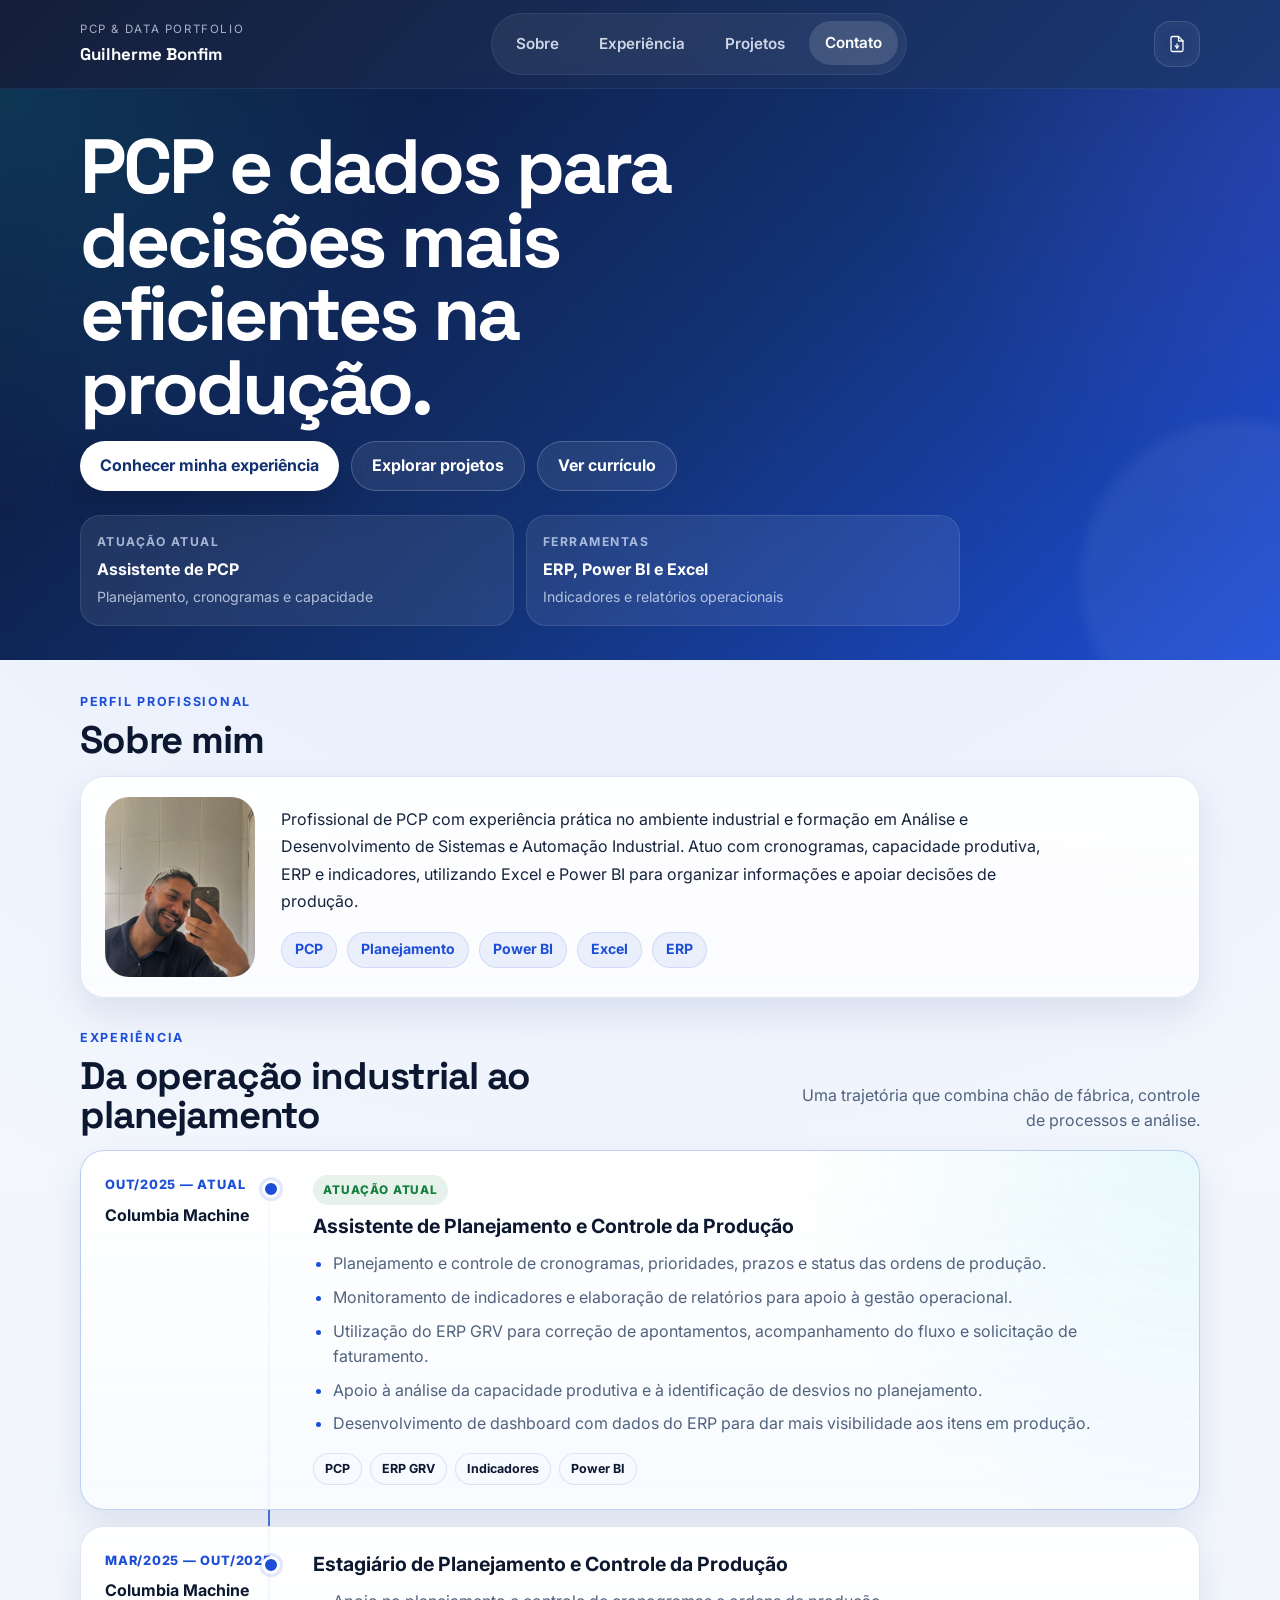
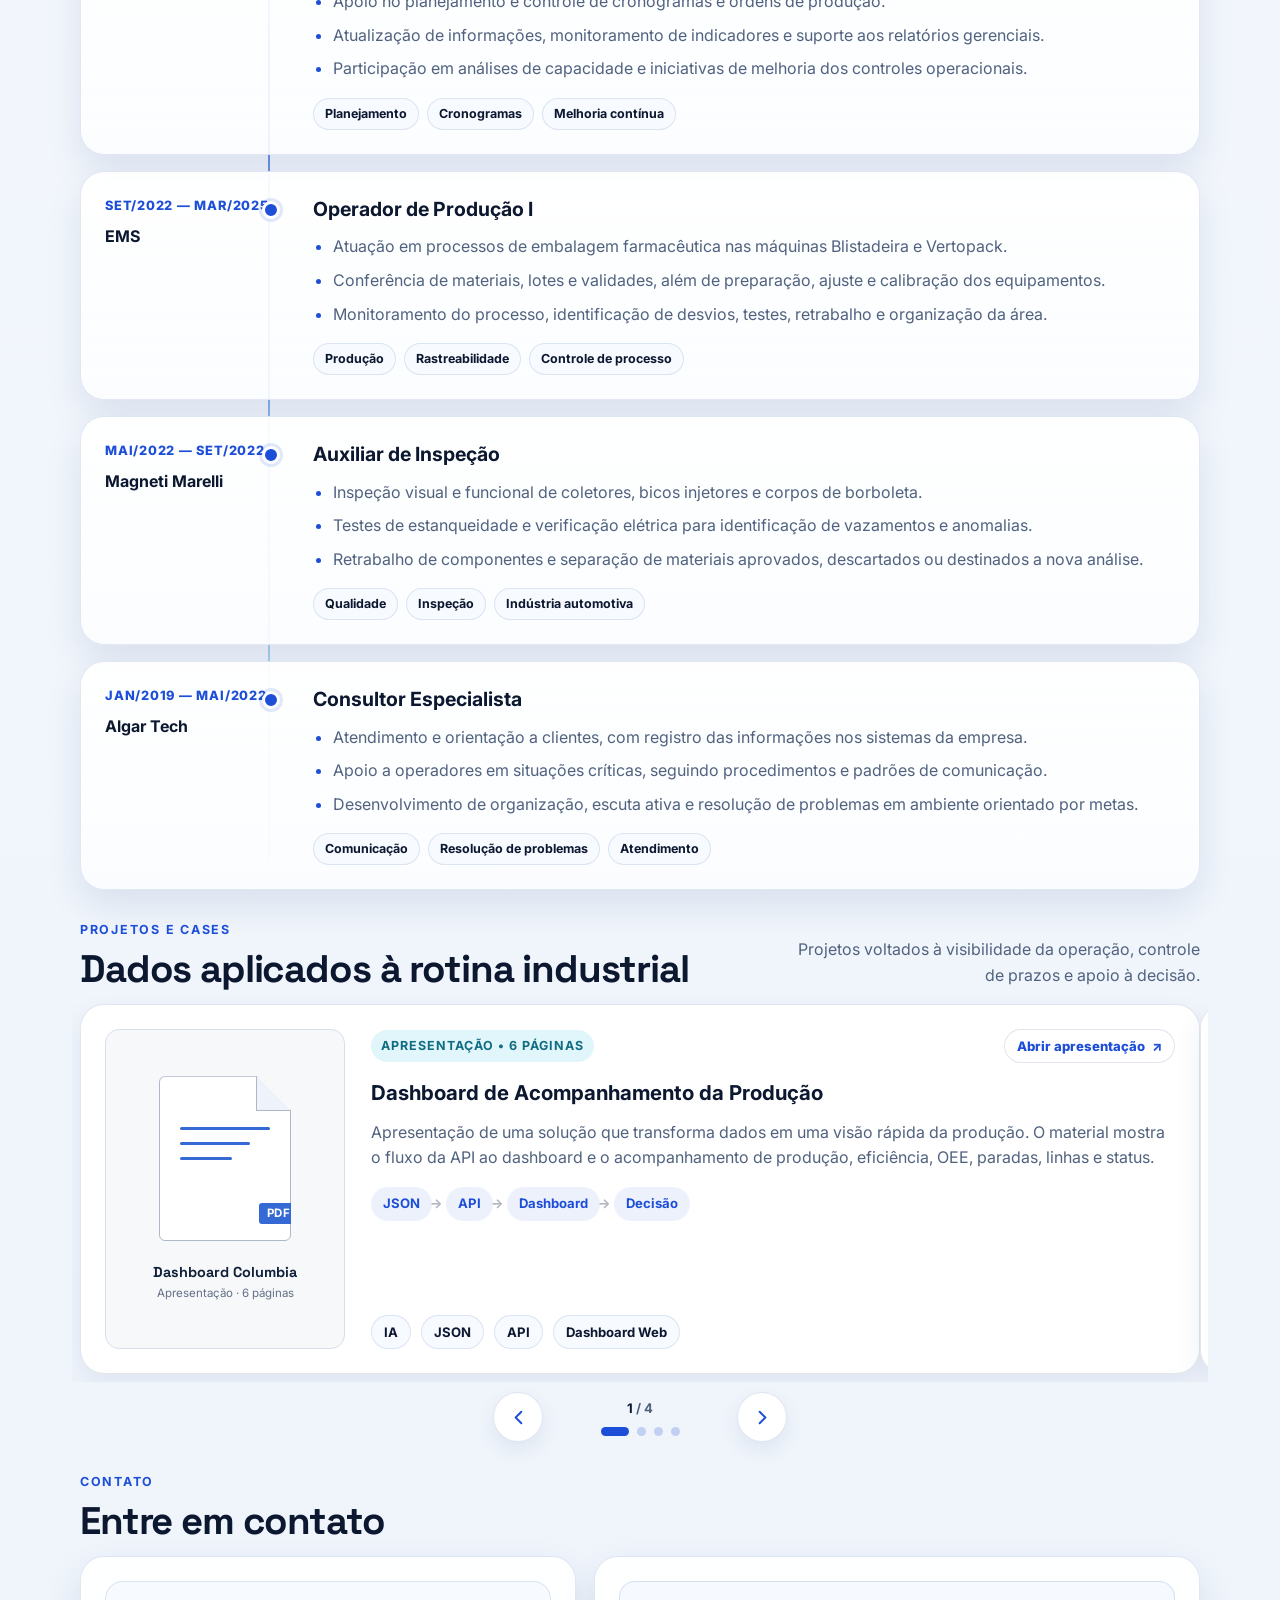
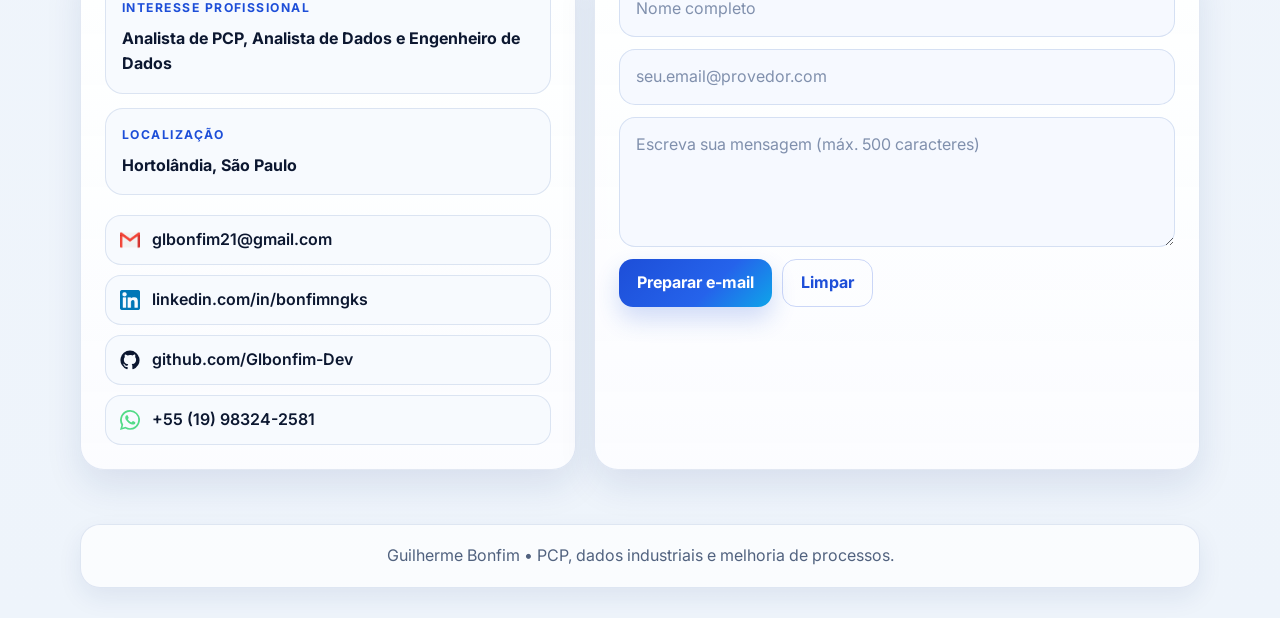
==== commit a18c6215: "Update index.html" ====
--- a/index.html
+++ b/index.html
@@ -26,7 +26,7 @@
       </nav>
 
       <div class="header-actions">
-        <a id="cvDownload" class="icon-btn" href="./Codigo/Apresenta%C3%A7%C3%A3o/Curriculo-Guilherme-Bonfim.pdf" download="Curriculo-Guilherme-Bonfim.pdf" title="Baixar currículo" aria-label="Baixar currículo">
+        <a id="cvDownload" class="icon-btn" href="./Apresenta%C3%A7%C3%A3o/Curriculo-Guilherme-Bonfim.pdf" download="Curriculo-Guilherme-Bonfim.pdf" title="Baixar currículo" aria-label="Baixar currículo">
           <svg xmlns="http://www.w3.org/2000/svg" viewBox="0 0 24 24" width="18" height="18" fill="none" stroke="currentColor" stroke-width="1.7" stroke-linecap="round" stroke-linejoin="round" aria-hidden="true"><path d="M14 2H6a2 2 0 0 0-2 2v16a2 2 0 0 0 2 2h12a2 2 0 0 0 2-2V8z"/><path d="M14 2v6h6"/><path d="M12 18v-6"/><path d="m9.5 14.5 2.5 2.5 2.5-2.5"/></svg>
         </a>
       </div>
@@ -42,7 +42,7 @@
           <div class="hero-cta">
             <a class="hero-btn hero-btn-primary" href="#experiencia">Conhecer minha experiência</a>
             <a class="hero-btn hero-btn-secondary" href="#projetos">Explorar projetos</a>
-            <a class="hero-btn hero-btn-secondary" href="./Codigo/Apresenta%C3%A7%C3%A3o/Curriculo-Guilherme-Bonfim.pdf" target="_blank" rel="noopener">Ver currículo</a>
+            <a class="hero-btn hero-btn-secondary" href="./Apresenta%C3%A7%C3%A3o/Curriculo-Guilherme-Bonfim.pdf" target="_blank" rel="noopener">Ver currículo</a>
           </div>
 
           <div class="kpi-strip" aria-label="Resumo profissional">
@@ -199,7 +199,7 @@
           <p class="sr-only" id="carouselInstructions">Use as setas para navegar entre os projetos. Pressione Enter para abrir a apresentação selecionada.</p>
           <div class="projects-carousel__viewport">
             <div class="projects-carousel__track">
-          <a class="project-card project-slide project-theme--production card project-card--link" href="./Codigo/Apresenta%C3%A7%C3%A3o/Dashboard-Columbia.pdf" target="_blank" rel="noopener" aria-label="Abrir apresentação Dashboard Columbia em uma nova guia" aria-describedby="carouselInstructions">
+          <a class="project-card project-slide project-theme--production card project-card--link" href="./Apresenta%C3%A7%C3%A3o/Dashboard%20Columbia.pdf" target="_blank" rel="noopener" aria-label="Abrir apresentação Dashboard Columbia em uma nova guia" aria-describedby="carouselInstructions">
             <div class="project-card__visual project-card__visual--document" aria-hidden="true">
               <div class="project-document">
                 <span class="project-document__line project-document__line--long"></span>
@@ -224,7 +224,7 @@
             </div>
           </a>
 
-          <a class="project-card project-slide project-theme--billing card project-card--link" href="./Codigo/Apresenta%C3%A7%C3%A3o/Dashboard-Faturamento-GRV-CMS.pdf" target="_blank" rel="noopener" aria-label="Abrir apresentação Dashboard de Faturamento e Consulta GRV em uma nova guia" aria-describedby="carouselInstructions">
+          <a class="project-card project-slide project-theme--billing card project-card--link" href="./Apresenta%C3%A7%C3%A3o/Dashboard-Faturamento-GRV-CMS.pdf" target="_blank" rel="noopener" aria-label="Abrir apresentação Dashboard de Faturamento e Consulta GRV em uma nova guia" aria-describedby="carouselInstructions">
             <div class="project-card__visual project-card__visual--document" aria-hidden="true">
               <div class="project-document">
                 <span class="project-document__line project-document__line--long"></span>
@@ -249,7 +249,7 @@
             </div>
           </a>
 
-          <a class="project-card project-slide project-theme--rpa card project-card--link" href="./Codigo/Apresenta%C3%A7%C3%A3o/RPA-Consulta-Banco-Dados.pdf" target="_blank" rel="noopener" aria-label="Abrir apresentação RPA para consulta no banco de dados em uma nova guia" aria-describedby="carouselInstructions">
+          <a class="project-card project-slide project-theme--rpa card project-card--link" href="./Apresenta%C3%A7%C3%A3o/RPA-Consulta-Banco-Dados.pdf" target="_blank" rel="noopener" aria-label="Abrir apresentação RPA para consulta no banco de dados em uma nova guia" aria-describedby="carouselInstructions">
             <div class="project-card__visual project-card__visual--document" aria-hidden="true">
               <div class="project-document">
                 <span class="project-document__line project-document__line--long"></span>
@@ -274,7 +274,7 @@
             </div>
           </a>
 
-          <a class="project-card project-slide project-theme--ai card project-card--link" href="./Codigo/Apresenta%C3%A7%C3%A3o/Agente-IA-SigmaNEST.pdf" target="_blank" rel="noopener" aria-label="Abrir apresentação Agente de IA com dados do SigmaNEST em uma nova guia" aria-describedby="carouselInstructions">
+          <a class="project-card project-slide project-theme--ai card project-card--link" href="./Apresenta%C3%A7%C3%A3o/Agente-IA-SigmaNEST.pdf" target="_blank" rel="noopener" aria-label="Abrir apresentação Agente de IA com dados do SigmaNEST em uma nova guia" aria-describedby="carouselInstructions">
             <div class="project-card__visual project-card__visual--document" aria-hidden="true">
               <div class="project-document">
                 <span class="project-document__line project-document__line--long"></span>
--- a/style.css
+++ b/style.css
@@ -2450,3 +2450,124 @@
     min-height: 210px;
   }
 }
+
+/* Miniatura simples das apresentações */
+
+.project-card__visual.project-card__visual--document {
+  display: flex;
+  min-height: 100%;
+  align-items: center;
+  justify-content: center;
+  gap: 22px;
+  padding: 26px 20px;
+  border: 1px solid #d9dee8;
+  border-top: 1px solid #d9dee8;
+  border-radius: 14px;
+  background: #f7f8fa;
+  color: #10203a;
+}
+
+.project-document {
+  position: relative;
+  width: 132px;
+  aspect-ratio: 4 / 5;
+  display: flex;
+  flex: 0 0 auto;
+  flex-direction: column;
+  gap: 12px;
+  padding: 50px 20px 20px;
+  overflow: visible;
+  border: 1px solid #aeb7c7;
+  border-radius: 6px;
+  background: #ffffff;
+  clip-path: polygon(0 0, calc(100% - 34px) 0, 100% 34px, 100% 100%, 0 100%);
+  transition: transform .2s ease, border-color .2s ease;
+}
+
+.project-document::before {
+  content: "";
+  position: absolute;
+  top: -1px;
+  right: -1px;
+  width: 34px;
+  height: 34px;
+  border-bottom: 1px solid #aeb7c7;
+  border-left: 1px solid #aeb7c7;
+  background: #edf2fb;
+}
+
+.project-document__line {
+  display: block;
+  width: 78%;
+  height: 3px;
+  border-radius: 2px;
+  background: #3569d4;
+}
+
+.project-document__line--long {
+  width: 100%;
+}
+
+.project-document__line--short {
+  width: 58%;
+}
+
+.project-document__badge {
+  position: absolute;
+  right: -8px;
+  bottom: 16px;
+  padding: 5px 8px;
+  border-radius: 3px;
+  background: #3569d4;
+  color: #ffffff;
+  font-family: 'Inter', sans-serif;
+  font-size: 0.72rem;
+  line-height: 1;
+  letter-spacing: 0.04em;
+}
+
+.project-document__meta {
+  display: grid;
+  justify-items: center;
+  gap: 5px;
+  text-align: center;
+}
+
+.project-document__meta strong {
+  color: #10203a;
+  font-family: 'Space Grotesk', 'Inter', sans-serif;
+  font-size: 0.9rem;
+  line-height: 1.25;
+}
+
+.project-document__meta span {
+  color: #647087;
+  font-size: 0.72rem;
+  line-height: 1.35;
+}
+
+.project-card--link:hover .project-document,
+.project-card--link:focus-visible .project-document {
+  transform: translateY(-2px);
+  border-color: #7f8ba0;
+}
+
+@media (max-width: 900px) {
+  .project-card__visual.project-card__visual--document {
+    min-height: 230px;
+    flex-direction: row;
+  }
+}
+
+@media (max-width: 480px) {
+  .project-card__visual.project-card__visual--document {
+    min-height: 250px;
+    flex-direction: column;
+    gap: 14px;
+  }
+
+  .project-document {
+    width: 112px;
+    padding: 42px 17px 17px;
+  }
+}
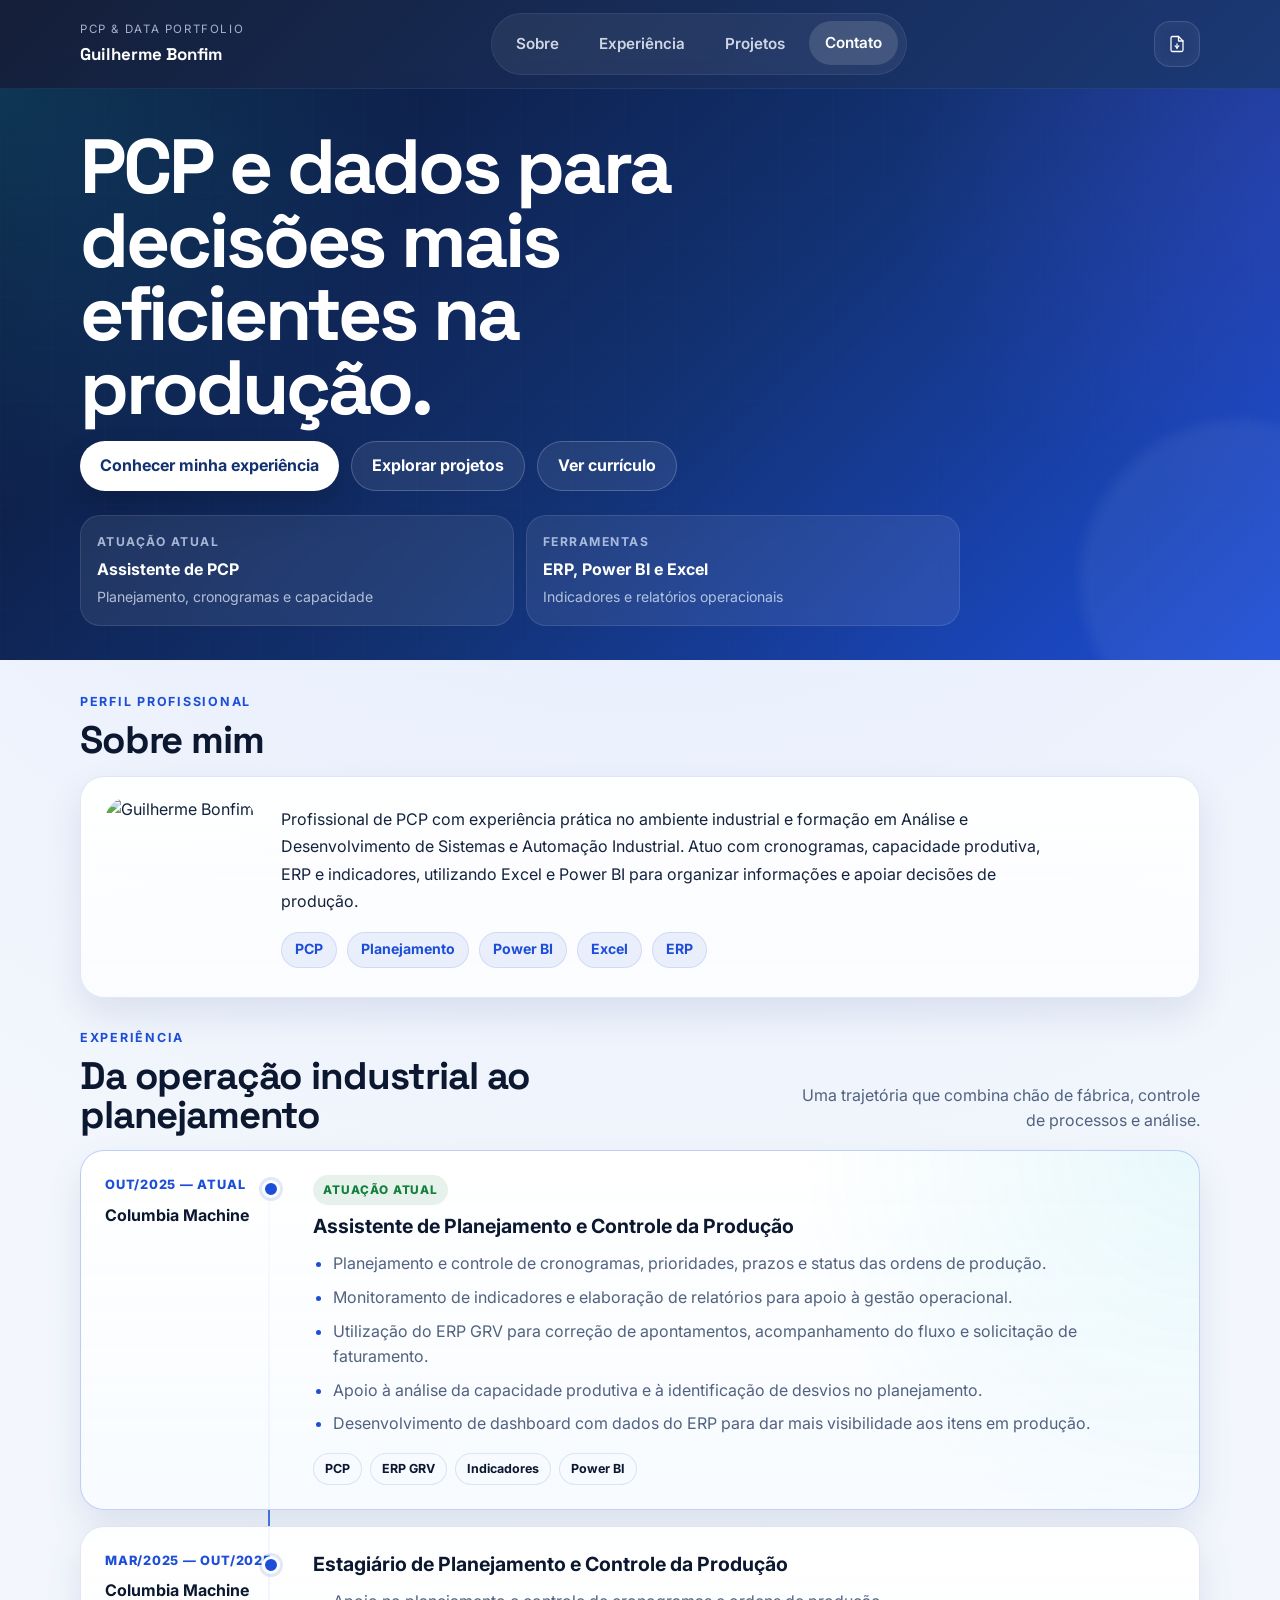
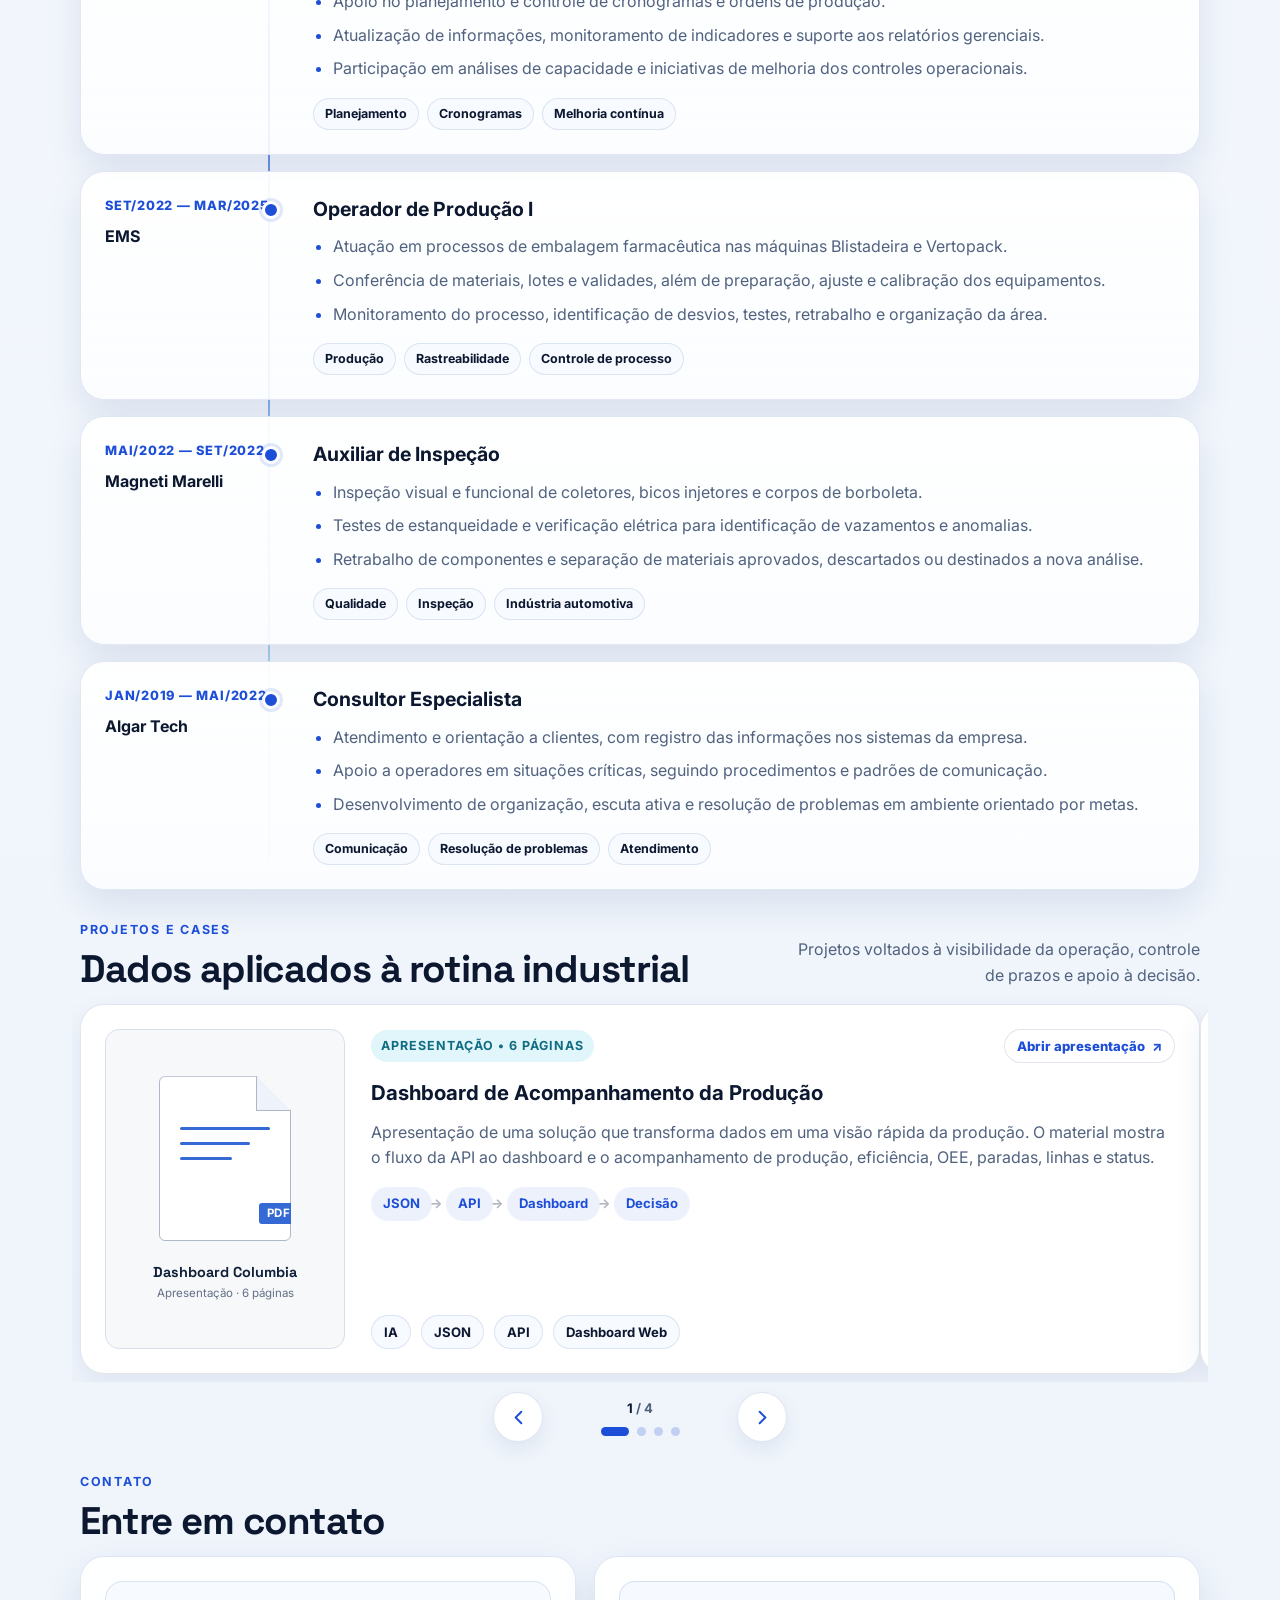
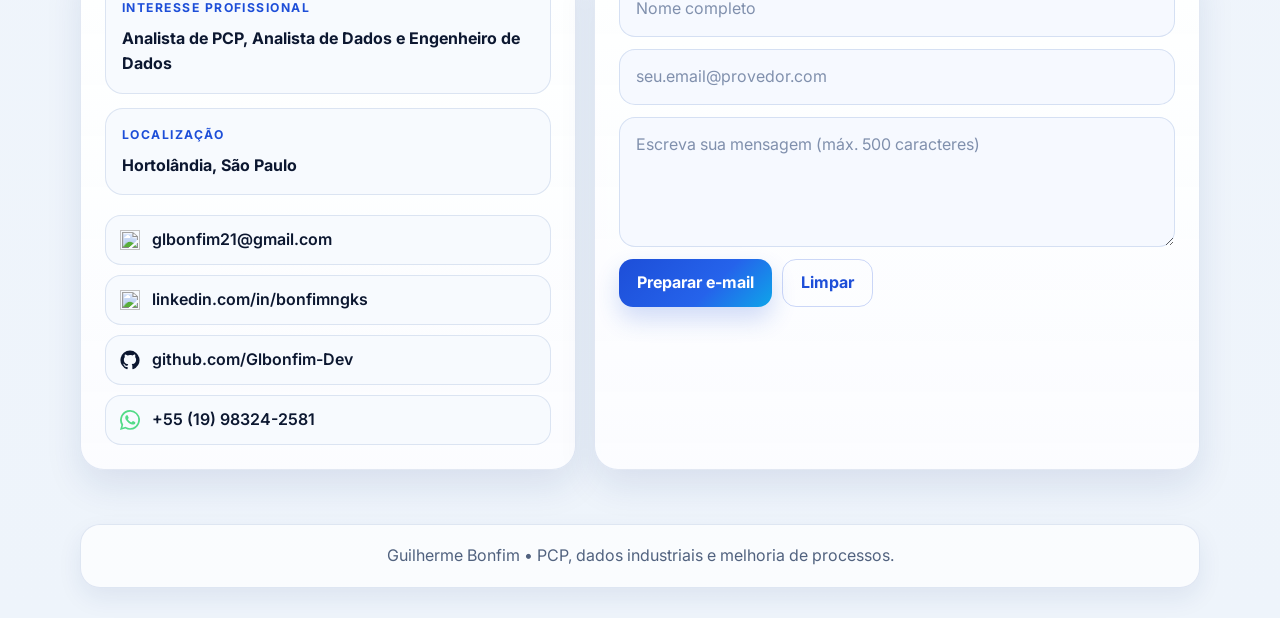
==== commit 5d458be0: "Update index.html" ====
--- a/index.html
+++ b/index.html
@@ -72,7 +72,7 @@
 
         <article class="about-panel about-panel--refined card">
           <div class="about-panel__identity">
-            <img src="../img/WhatsApp%20Image%202026-04-06%20at%2018.12.59.jpeg" alt="Guilherme Bonfim" class="about-photo" id="aboutPhoto" loading="lazy" width="180" height="180">
+            <img src="./img/foto%20linkend.jpeg" alt="Guilherme Bonfim" class="about-photo" id="aboutPhoto" loading="lazy" width="180" height="180">
           </div>
 
           <div class="about-panel__content">
@@ -338,8 +338,8 @@
             </div>
 
             <div class="contact-list">
-              <a href="mailto:glbonfim21@gmail.com" class="contato-item contato-link"><img src="../img/icone%20gmail.png" alt="" class="icone"><span>glbonfim21@gmail.com</span></a>
-              <a href="https://www.linkedin.com/in/bonfimngks" target="_blank" rel="noopener" class="contato-item contato-link"><img src="../img/icone%20linkedin.png" alt="" class="icone"><span>linkedin.com/in/bonfimngks</span></a>
+              <a href="mailto:glbonfim21@gmail.com" class="contato-item contato-link"><img src="./img/icone-gmail.png" alt="" class="icone"><span>glbonfim21@gmail.com</span></a>
+              <a href="https://www.linkedin.com/in/bonfimngks" target="_blank" rel="noopener" class="contato-item contato-link"><img src="./img/icone-linkedin.png" alt="" class="icone"><span>linkedin.com/in/bonfimngks</span></a>
               <a href="https://github.com/Glbonfim-Dev" target="_blank" rel="noopener" class="contato-item contato-link"><svg class="contato-icon" xmlns="http://www.w3.org/2000/svg" viewBox="0 0 24 24" fill="currentColor" aria-hidden="true"><path d="M12 .7a11.5 11.5 0 0 0-3.64 22.4c.58.1.79-.25.79-.56v-2.23c-3.22.7-3.9-1.37-3.9-1.37-.52-1.34-1.28-1.7-1.28-1.7-1.05-.72.08-.7.08-.7 1.16.08 1.77 1.19 1.77 1.19 1.03 1.77 2.7 1.26 3.36.96.1-.75.4-1.26.73-1.55-2.57-.3-5.27-1.29-5.27-5.69 0-1.26.45-2.28 1.19-3.09-.12-.29-.52-1.46.11-3.05 0 0 .97-.31 3.16 1.18A10.9 10.9 0 0 1 12 6.1c.98 0 1.95.13 2.87.39 2.2-1.49 3.16-1.18 3.16-1.18.63 1.59.23 2.76.11 3.05.74.81 1.19 1.83 1.19 3.09 0 4.42-2.71 5.39-5.29 5.68.42.36.79 1.07.79 2.17v3.24c0 .31.21.67.8.56A11.5 11.5 0 0 0 12 .7Z"/></svg><span>github.com/Glbonfim-Dev</span></a>
               <a href="https://wa.me/5519983242581" target="_blank" rel="noopener" class="contato-item contato-link contato-link--whatsapp"><svg xmlns="http://www.w3.org/2000/svg" viewBox="0 0 16 16" class="contato-icon contato-icon--whatsapp" aria-hidden="true"><path fill="currentColor" d="M13.601 2.326A7.85 7.85 0 0 0 8.016 0a7.94 7.94 0 0 0-6.86 11.93L0 16l4.223-1.102a7.95 7.95 0 0 0 3.793.965h.003a7.94 7.94 0 0 0 5.582-13.537ZM8.019 14.52h-.002a6.62 6.62 0 0 1-3.356-.916l-.24-.142-2.506.654.669-2.443-.156-.25a6.61 6.61 0 0 1 10.233-8.167 6.6 6.6 0 0 1 1.94 4.71 6.62 6.62 0 0 1-6.582 6.554Z"/><path fill="currentColor" d="M11.875 9.539c-.2-.1-1.18-.58-1.362-.646-.182-.067-.314-.1-.446.1-.132.198-.513.645-.628.777-.116.133-.232.149-.43.05-.198-.1-.837-.308-1.594-.981-.589-.525-.987-1.173-1.103-1.372-.116-.198-.012-.305.087-.404.09-.09.198-.232.298-.347.1-.116.132-.199.198-.331.066-.133.033-.248-.017-.347-.05-.1-.446-1.074-.612-1.471-.161-.387-.326-.335-.446-.341-.116-.006-.248-.007-.38-.007a.73.73 0 0 0-.529.248c-.182.198-.694.679-.694 1.653 0 .975.71 1.918.81 2.05.1.133 1.397 2.134 3.384 2.991.473.204.841.326 1.128.418.474.151.905.13 1.246.079.38-.057 1.18-.48 1.346-.943.165-.463.165-.86.116-.943-.05-.083-.182-.132-.38-.232Z"/></svg><span>+55 (19) 98324-2581</span></a>
             </div>
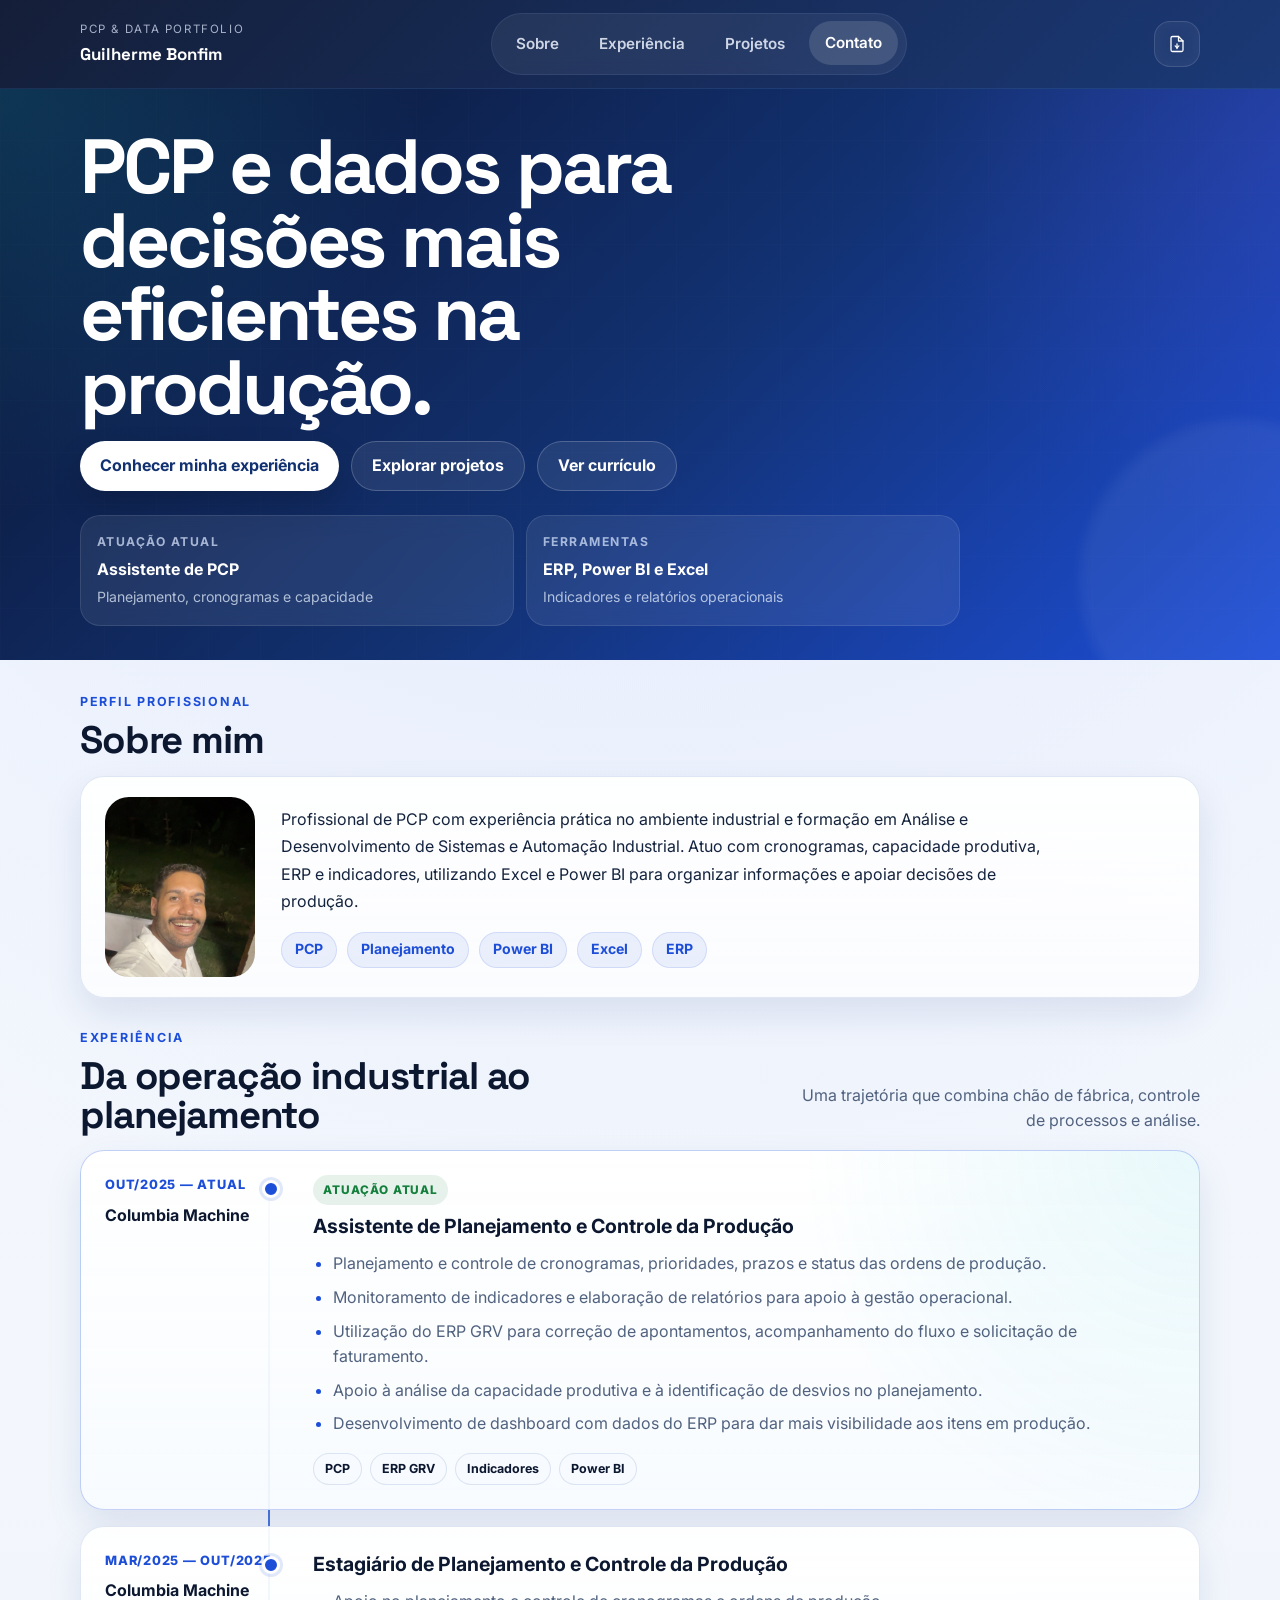
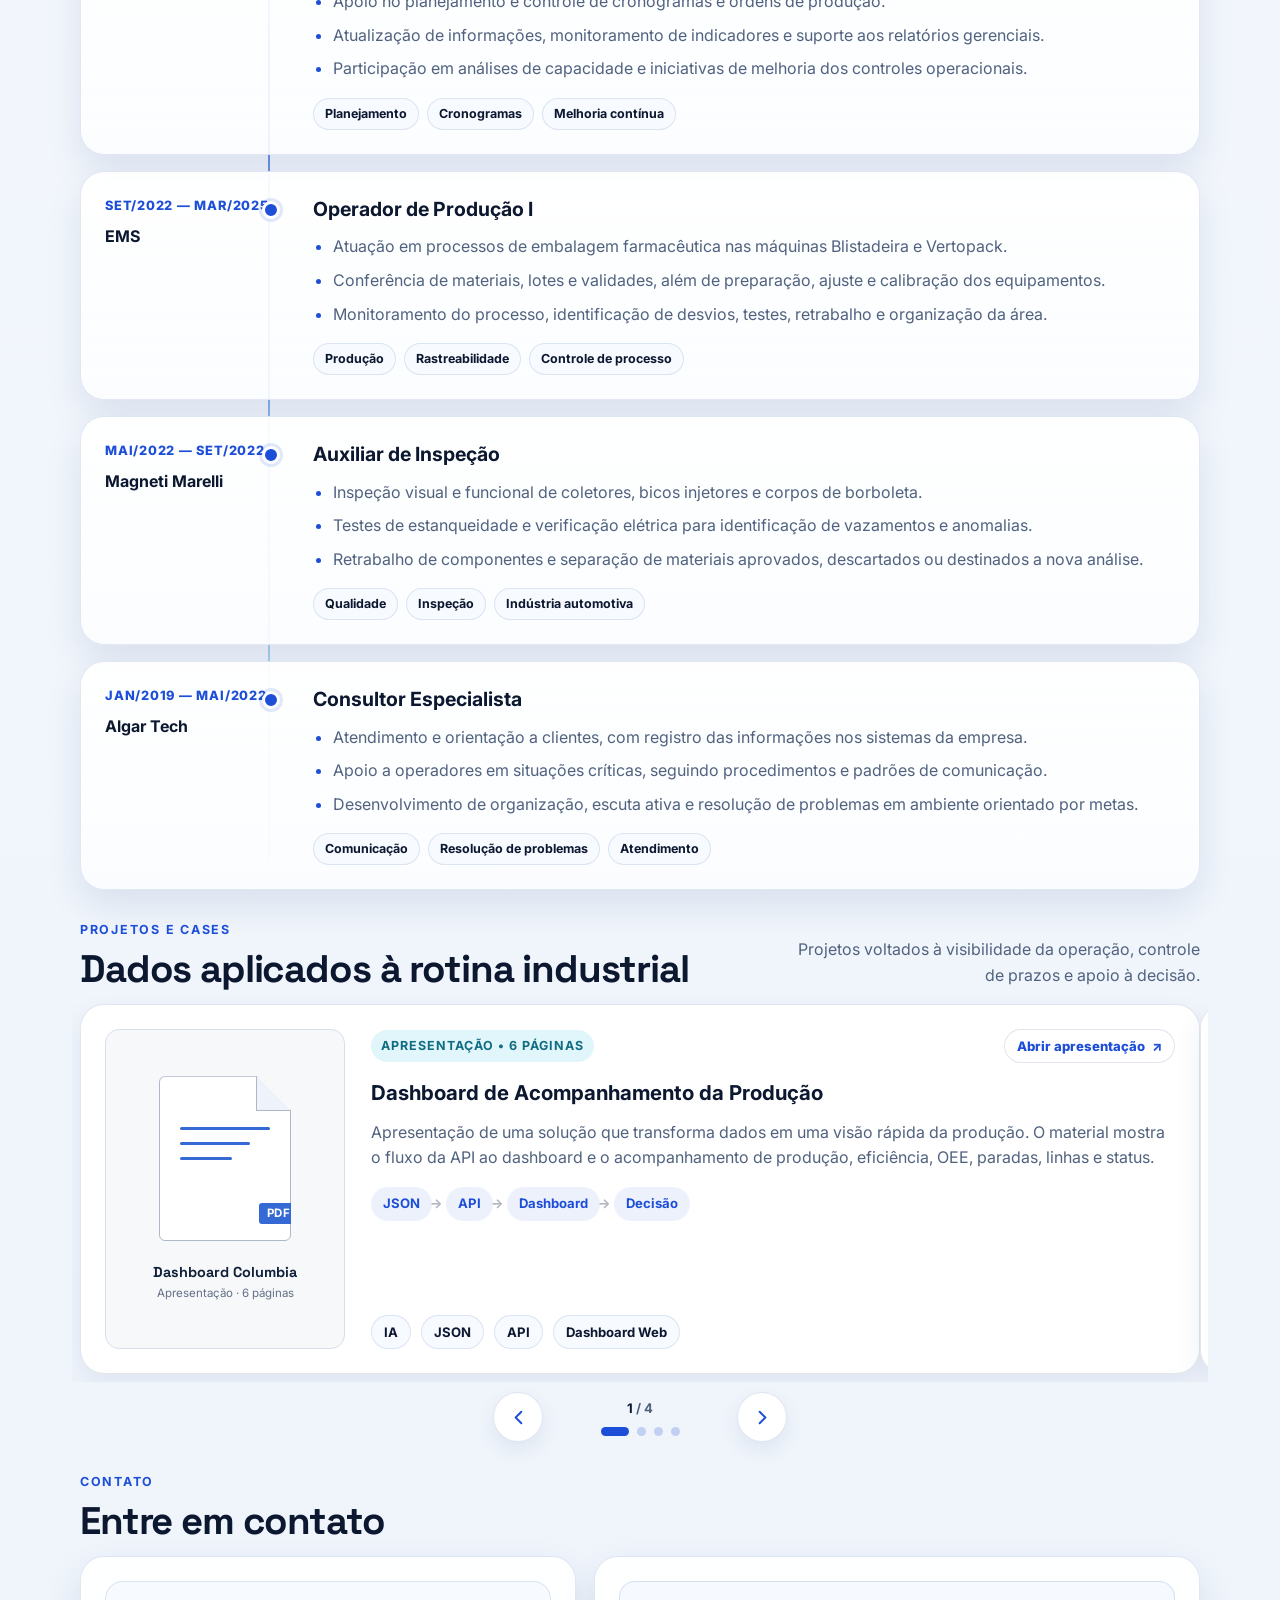
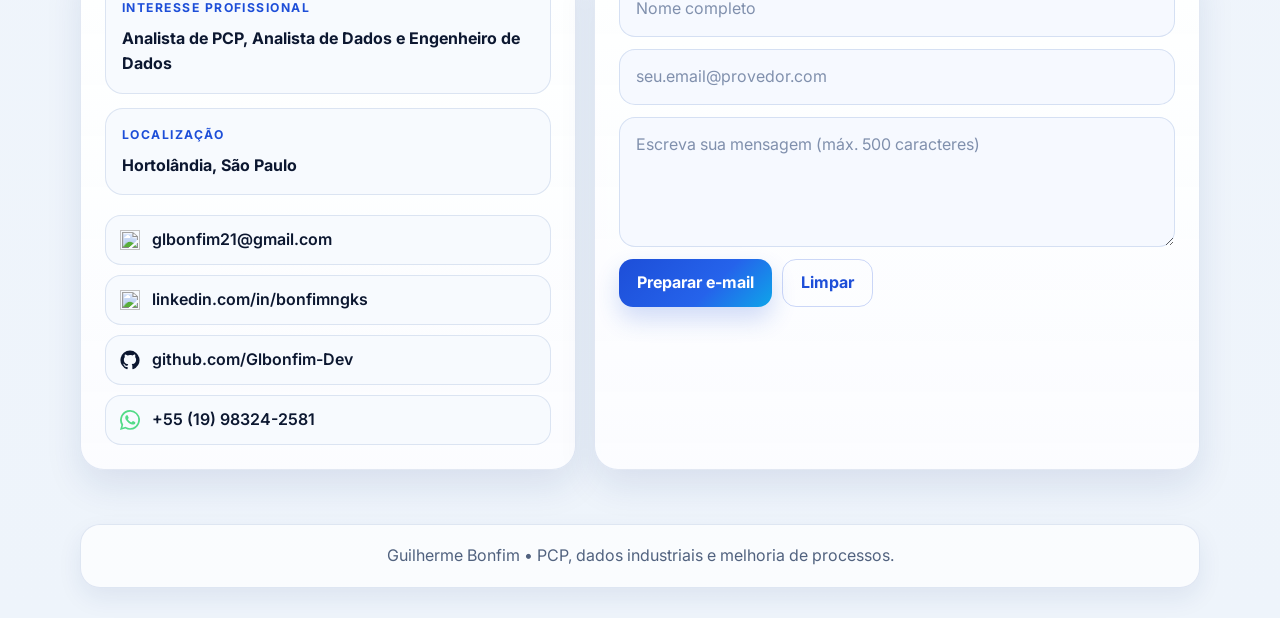
==== commit d96760c9: "Update index.html" ====
--- a/index.html
+++ b/index.html
@@ -1,6 +1,7 @@
 <!DOCTYPE html>
 <html lang="pt-BR">
 <head>
+  <!-- Configurações básicas, descrição do site, fontes e CSS. -->
   <meta charset="UTF-8">
   <meta name="viewport" content="width=device-width, initial-scale=1.0">
   <meta name="description" content="Portfólio de Guilherme Bonfim, profissional de PCP e dados industriais com experiência em planejamento da produção, ERP, Power BI, Excel e indicadores.">
@@ -11,6 +12,7 @@
   <link rel="stylesheet" href="style.css">
 </head>
 <body>
+  <!-- Cabeçalho fixo com marca, menu e atalho para o currículo. -->
   <header class="site-header">
     <div class="container header-shell">
       <a href="#inicio" class="brand-mark" aria-label="Ir para o início">
@@ -33,7 +35,9 @@
     </div>
   </header>
 
+  <!-- Conteúdo principal do portfólio. -->
   <main id="inicio">
+    <!-- Apresentação inicial e atalhos para as seções principais. -->
     <section class="hero-panel" aria-labelledby="hero-title">
       <div class="container hero-grid">
         <div class="hero-copy">
@@ -45,6 +49,7 @@
             <a class="hero-btn hero-btn-secondary" href="./Apresenta%C3%A7%C3%A3o/Curriculo-Guilherme-Bonfim.pdf" target="_blank" rel="noopener">Ver currículo</a>
           </div>
 
+          <!-- Resumo rápido da atuação e das ferramentas utilizadas. -->
           <div class="kpi-strip" aria-label="Resumo profissional">
             <article class="kpi-card">
               <span class="kpi-card__label">Atuação atual</span>
@@ -62,6 +67,7 @@
     </section>
 
     <div class="container main-shell">
+      <!-- Foto, descrição profissional e conhecimentos principais. -->
       <section id="sobre" class="panel-section">
         <div class="section-heading">
           <div>
@@ -91,6 +97,7 @@
         </article>
       </section>
 
+      <!-- Histórico profissional organizado do trabalho mais recente ao mais antigo. -->
       <section id="experiencia" class="panel-section">
         <div class="section-heading">
           <div>
@@ -100,6 +107,7 @@
           <p>Uma trajetória que combina chão de fábrica, controle de processos e análise.</p>
         </div>
 
+        <!-- Cada cartão representa uma experiência profissional. -->
         <div class="experience-timeline">
           <article class="experience-card card experience-card--featured">
             <div class="experience-card__aside">
@@ -186,6 +194,7 @@
         </div>
       </section>
 
+      <!-- Projetos apresentados em um carrossel acessível. -->
       <section id="projetos" class="panel-section">
         <div class="section-heading">
           <div>
@@ -195,10 +204,12 @@
           <p>Projetos voltados à visibilidade da operação, controle de prazos e apoio à decisão.</p>
         </div>
 
+        <!-- O JavaScript controla os slides, as setas, os pontos e o gesto de arrastar. -->
         <div class="projects-carousel" id="projectsCarousel" role="region" aria-roledescription="carrossel" aria-label="Apresentações de projetos">
           <p class="sr-only" id="carouselInstructions">Use as setas para navegar entre os projetos. Pressione Enter para abrir a apresentação selecionada.</p>
           <div class="projects-carousel__viewport">
             <div class="projects-carousel__track">
+          <!-- Projeto 1: dashboard de acompanhamento da produção. -->
           <a class="project-card project-slide project-theme--production card project-card--link" href="./Apresenta%C3%A7%C3%A3o/Dashboard%20Columbia.pdf" target="_blank" rel="noopener" aria-label="Abrir apresentação Dashboard Columbia em uma nova guia" aria-describedby="carouselInstructions">
             <div class="project-card__visual project-card__visual--document" aria-hidden="true">
               <div class="project-document">
@@ -224,6 +235,7 @@
             </div>
           </a>
 
+          <!-- Projeto 2: dashboard de faturamento e consulta GRV. -->
           <a class="project-card project-slide project-theme--billing card project-card--link" href="./Apresenta%C3%A7%C3%A3o/Dashboard-Faturamento-GRV-CMS.pdf" target="_blank" rel="noopener" aria-label="Abrir apresentação Dashboard de Faturamento e Consulta GRV em uma nova guia" aria-describedby="carouselInstructions">
             <div class="project-card__visual project-card__visual--document" aria-hidden="true">
               <div class="project-document">
@@ -249,6 +261,7 @@
             </div>
           </a>
 
+          <!-- Projeto 3: automação RPA para consulta e agrupamento de dados. -->
           <a class="project-card project-slide project-theme--rpa card project-card--link" href="./Apresenta%C3%A7%C3%A3o/RPA-Consulta-Banco-Dados.pdf" target="_blank" rel="noopener" aria-label="Abrir apresentação RPA para consulta no banco de dados em uma nova guia" aria-describedby="carouselInstructions">
             <div class="project-card__visual project-card__visual--document" aria-hidden="true">
               <div class="project-document">
@@ -274,6 +287,7 @@
             </div>
           </a>
 
+          <!-- Projeto 4: agente de IA integrado aos dados do SigmaNEST. -->
           <a class="project-card project-slide project-theme--ai card project-card--link" href="./Apresenta%C3%A7%C3%A3o/Agente-IA-SigmaNEST.pdf" target="_blank" rel="noopener" aria-label="Abrir apresentação Agente de IA com dados do SigmaNEST em uma nova guia" aria-describedby="carouselInstructions">
             <div class="project-card__visual project-card__visual--document" aria-hidden="true">
               <div class="project-document">
@@ -302,6 +316,7 @@
             </div>
           </div>
 
+          <!-- Controles para trocar o projeto exibido. -->
           <div class="projects-carousel__controls">
             <button class="carousel-arrow carousel-arrow--prev" type="button" data-carousel-prev aria-label="Ver projeto anterior">
               <svg viewBox="0 0 24 24" aria-hidden="true"><path d="m15 18-6-6 6-6"/></svg>
@@ -322,6 +337,7 @@
         </div>
       </section>
 
+      <!-- Informações de contato e formulário que prepara um e-mail. -->
       <section id="contato" class="panel-section">
         <div class="section-heading">
           <div>
@@ -337,6 +353,7 @@
               <div class="contact-kpi"><span>Localização</span><strong>Hortolândia, São Paulo</strong></div>
             </div>
 
+            <!-- Links diretos para os canais de contato. -->
             <div class="contact-list">
               <a href="mailto:glbonfim21@gmail.com" class="contato-item contato-link"><img src="./img/icone-gmail.png" alt="" class="icone"><span>glbonfim21@gmail.com</span></a>
               <a href="https://www.linkedin.com/in/bonfimngks" target="_blank" rel="noopener" class="contato-item contato-link"><img src="./img/icone-linkedin.png" alt="" class="icone"><span>linkedin.com/in/bonfimngks</span></a>
@@ -345,6 +362,7 @@
             </div>
           </div>
 
+          <!-- Formulário validado pelo JavaScript antes de abrir o aplicativo de e-mail. -->
           <div class="contact-panel card">
             <form id="formContato" aria-describedby="resposta" novalidate>
               <label class="sr-only" for="nome">Nome completo</label>
@@ -359,6 +377,7 @@
           </div>
         </div>
 
+        <!-- Janela para revisar a mensagem antes do envio. -->
         <div id="modalPreview" class="modal" aria-hidden="true" role="dialog" aria-labelledby="modalTitle" aria-modal="true">
           <div class="modal__content">
             <h3 id="modalTitle">Revisar mensagem</h3>
@@ -370,10 +389,12 @@
     </div>
   </main>
 
+  <!-- Rodapé com o resumo da área profissional. -->
   <footer class="site-footer">
     <div class="container"><p>Guilherme Bonfim • PCP, dados industriais e melhoria de processos.</p></div>
   </footer>
 
+  <!-- Carrega as interações depois que o conteúdo da página foi criado. -->
   <script src="script.js"></script>
 </body>
 </html>
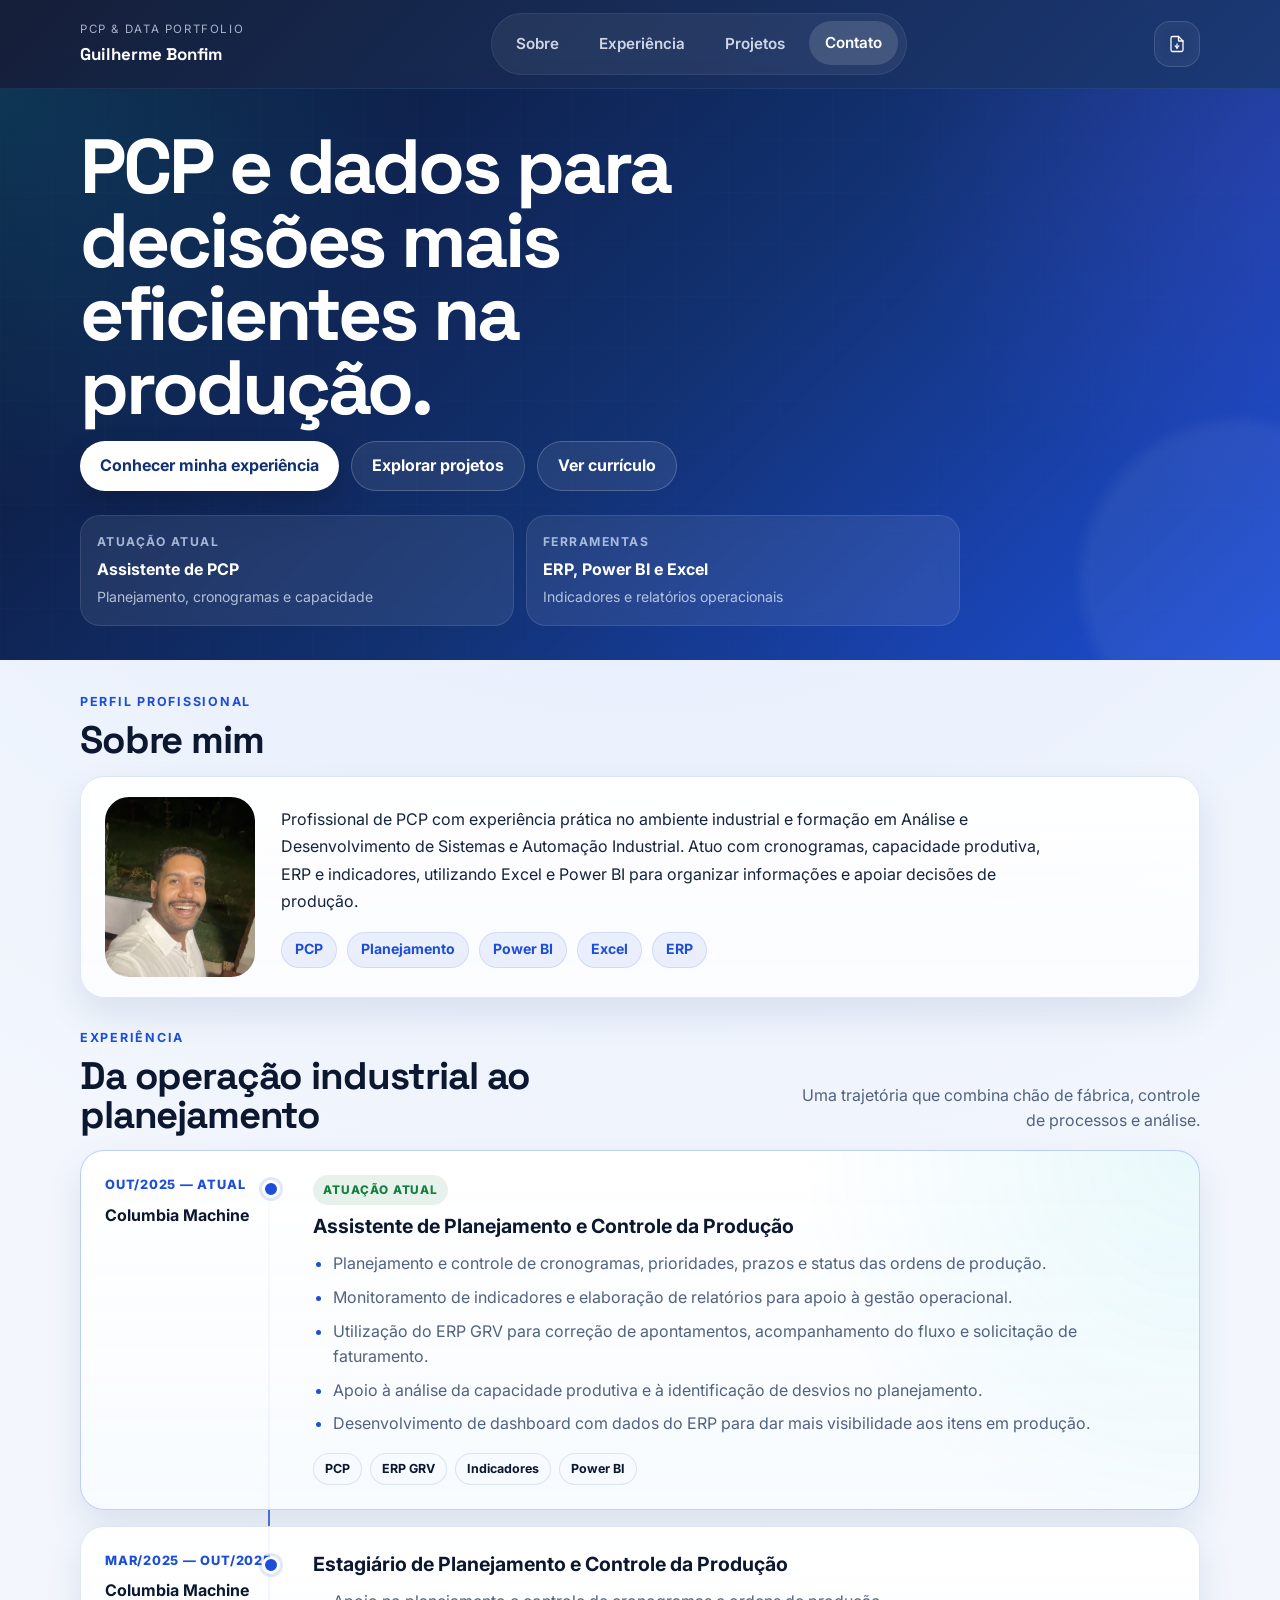
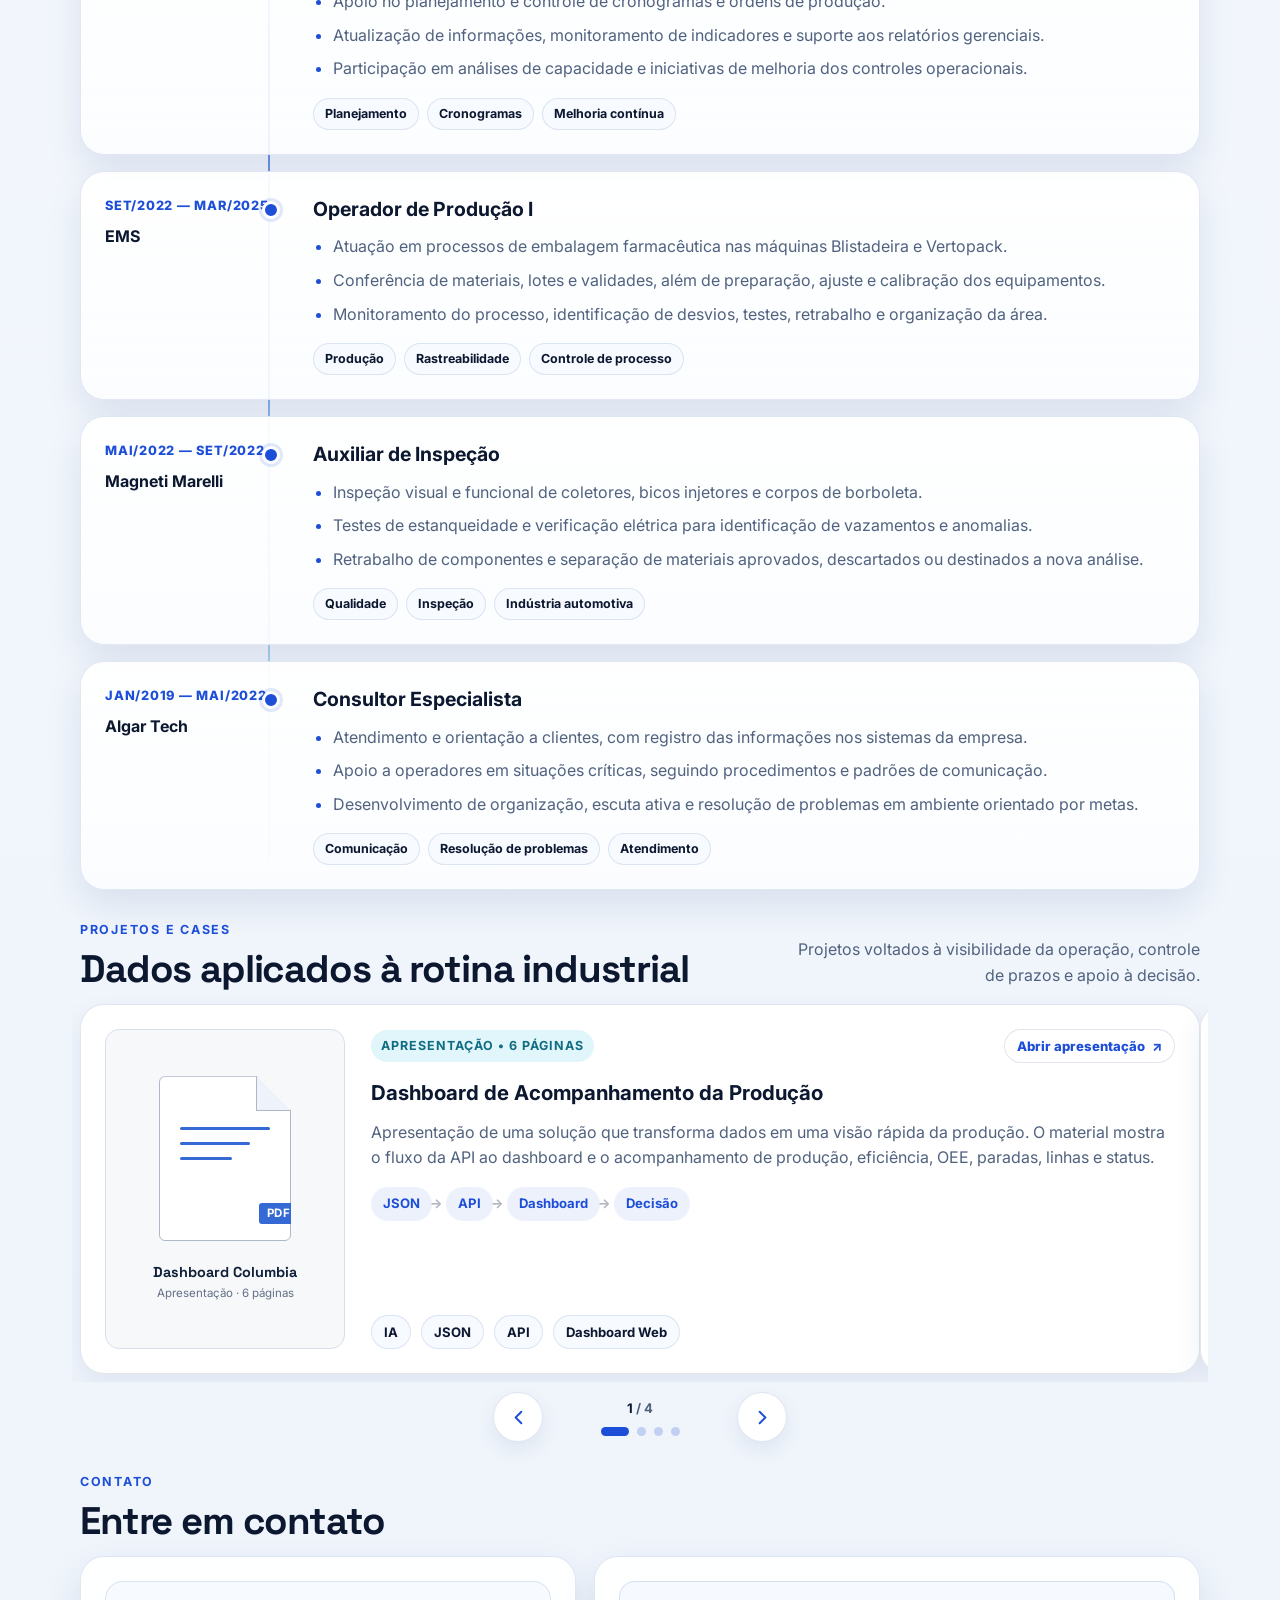
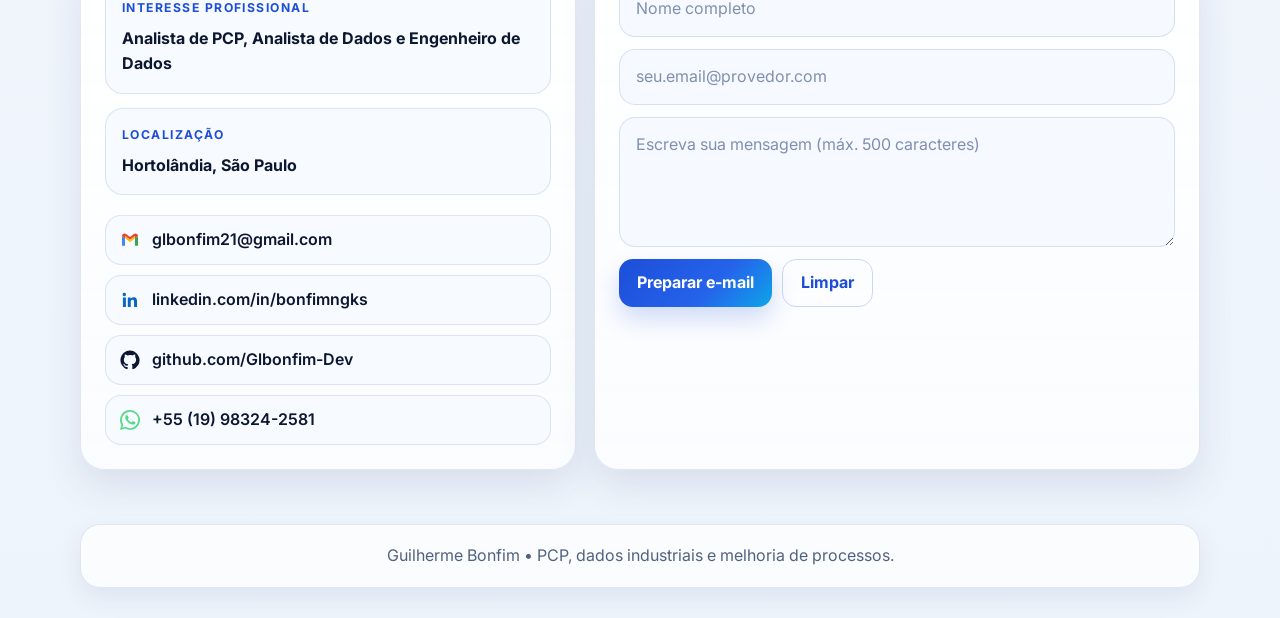
==== commit d858a3f0: "Update contact links with SVG icons" ====
--- a/index.html
+++ b/index.html
@@ -355,8 +355,8 @@
 
             <!-- Links diretos para os canais de contato. -->
             <div class="contact-list">
-              <a href="mailto:glbonfim21@gmail.com" class="contato-item contato-link"><img src="./img/icone-gmail.png" alt="" class="icone"><span>glbonfim21@gmail.com</span></a>
-              <a href="https://www.linkedin.com/in/bonfimngks" target="_blank" rel="noopener" class="contato-item contato-link"><img src="./img/icone-linkedin.png" alt="" class="icone"><span>linkedin.com/in/bonfimngks</span></a>
+              <a href="mailto:glbonfim21@gmail.com" class="contato-item contato-link"><svg class="contato-icon contato-icon--gmail" xmlns="http://www.w3.org/2000/svg" viewBox="0 0 24 24" aria-hidden="true"><path fill="#4285f4" d="M2.4 18.8V7.2L6 9.9v8.9H2.4Z"/><path fill="#34a853" d="M18 18.8V9.9l3.6-2.7v11.6H18Z"/><path fill="#fbbc04" d="M18 9.9V6.8l-6 4.5-6-4.5v3.1l6 4.5 6-4.5Z"/><path fill="#ea4335" d="M2.4 7.2c0-2.6 3-3.9 4.9-2.3L12 8.4l4.7-3.5c1.9-1.5 4.9-.2 4.9 2.3L18 9.9V6.8l-6 4.5-6-4.5v3.1L2.4 7.2Z"/></svg><span>glbonfim21@gmail.com</span></a>
+              <a href="https://www.linkedin.com/in/bonfimngks" target="_blank" rel="noopener" class="contato-item contato-link"><svg class="contato-icon contato-icon--linkedin" xmlns="http://www.w3.org/2000/svg" viewBox="0 0 24 24" aria-hidden="true"><path fill="currentColor" d="M20.45 20.45h-3.56v-5.57c0-1.33-.03-3.04-1.85-3.04-1.85 0-2.14 1.45-2.14 2.94v5.67H9.34V8.98h3.42v1.57h.05c.47-.9 1.64-1.85 3.37-1.85 3.6 0 4.27 2.37 4.27 5.46v6.29ZM5.32 7.41a2.07 2.07 0 1 1 0-4.13 2.07 2.07 0 0 1 0 4.13Zm1.78 13.04H3.54V8.98H7.1v11.47Z"/></svg><span>linkedin.com/in/bonfimngks</span></a>
               <a href="https://github.com/Glbonfim-Dev" target="_blank" rel="noopener" class="contato-item contato-link"><svg class="contato-icon" xmlns="http://www.w3.org/2000/svg" viewBox="0 0 24 24" fill="currentColor" aria-hidden="true"><path d="M12 .7a11.5 11.5 0 0 0-3.64 22.4c.58.1.79-.25.79-.56v-2.23c-3.22.7-3.9-1.37-3.9-1.37-.52-1.34-1.28-1.7-1.28-1.7-1.05-.72.08-.7.08-.7 1.16.08 1.77 1.19 1.77 1.19 1.03 1.77 2.7 1.26 3.36.96.1-.75.4-1.26.73-1.55-2.57-.3-5.27-1.29-5.27-5.69 0-1.26.45-2.28 1.19-3.09-.12-.29-.52-1.46.11-3.05 0 0 .97-.31 3.16 1.18A10.9 10.9 0 0 1 12 6.1c.98 0 1.95.13 2.87.39 2.2-1.49 3.16-1.18 3.16-1.18.63 1.59.23 2.76.11 3.05.74.81 1.19 1.83 1.19 3.09 0 4.42-2.71 5.39-5.29 5.68.42.36.79 1.07.79 2.17v3.24c0 .31.21.67.8.56A11.5 11.5 0 0 0 12 .7Z"/></svg><span>github.com/Glbonfim-Dev</span></a>
               <a href="https://wa.me/5519983242581" target="_blank" rel="noopener" class="contato-item contato-link contato-link--whatsapp"><svg xmlns="http://www.w3.org/2000/svg" viewBox="0 0 16 16" class="contato-icon contato-icon--whatsapp" aria-hidden="true"><path fill="currentColor" d="M13.601 2.326A7.85 7.85 0 0 0 8.016 0a7.94 7.94 0 0 0-6.86 11.93L0 16l4.223-1.102a7.95 7.95 0 0 0 3.793.965h.003a7.94 7.94 0 0 0 5.582-13.537ZM8.019 14.52h-.002a6.62 6.62 0 0 1-3.356-.916l-.24-.142-2.506.654.669-2.443-.156-.25a6.61 6.61 0 0 1 10.233-8.167 6.6 6.6 0 0 1 1.94 4.71 6.62 6.62 0 0 1-6.582 6.554Z"/><path fill="currentColor" d="M11.875 9.539c-.2-.1-1.18-.58-1.362-.646-.182-.067-.314-.1-.446.1-.132.198-.513.645-.628.777-.116.133-.232.149-.43.05-.198-.1-.837-.308-1.594-.981-.589-.525-.987-1.173-1.103-1.372-.116-.198-.012-.305.087-.404.09-.09.198-.232.298-.347.1-.116.132-.199.198-.331.066-.133.033-.248-.017-.347-.05-.1-.446-1.074-.612-1.471-.161-.387-.326-.335-.446-.341-.116-.006-.248-.007-.38-.007a.73.73 0 0 0-.529.248c-.182.198-.694.679-.694 1.653 0 .975.71 1.918.81 2.05.1.133 1.397 2.134 3.384 2.991.473.204.841.326 1.128.418.474.151.905.13 1.246.079.38-.057 1.18-.48 1.346-.943.165-.463.165-.86.116-.943-.05-.083-.182-.132-.38-.232Z"/></svg><span>+55 (19) 98324-2581</span></a>
             </div>
--- a/style.css
+++ b/style.css
@@ -1,3 +1,4 @@
+/* Cores, sombras, tamanhos e fontes usados em todo o site. */
 :root {
   --bg: #edf3fb;
   --bg-soft: #f7fafe;
@@ -25,14 +26,17 @@
   --header-height: 88px;
 }
 
+/* Remove espaçamentos inesperados e facilita o cálculo dos tamanhos. */
 * {
   box-sizing: border-box;
 }
 
+/* Ativa a rolagem suave para os links internos. */
 html {
   scroll-behavior: smooth;
 }
 
+/* Aparência geral da página. */
 body {
   margin: 0;
   background:
@@ -54,11 +58,13 @@
   max-width: 100%;
 }
 
+/* Centraliza o conteúdo e limita a largura máxima. */
 .container {
   width: min(1120px, calc(100% - 32px));
   margin: 0 auto;
 }
 
+/* Cabeçalho fixo que permanece visível durante a rolagem. */
 .site-header {
   position: fixed;
   top: 0;
@@ -99,6 +105,7 @@
   font-weight: 700;
 }
 
+/* Menu principal do cabeçalho. */
 .main-nav {
   display: inline-flex;
   align-items: center;
@@ -128,6 +135,7 @@
   outline: none;
 }
 
+/* Área do botão para baixar o currículo. */
 .header-actions {
   display: flex;
   align-items: center;
@@ -165,6 +173,7 @@
   padding-top: var(--header-height);
 }
 
+/* Faixa inicial com título, botões e resumo profissional. */
 .hero-panel {
   position: relative;
   overflow: hidden;
@@ -176,6 +185,7 @@
     linear-gradient(135deg, #0b1530 0%, #123171 52%, #1d4ed8 100%);
 }
 
+/* Formas decorativas do fundo da apresentação. */
 .hero-panel::before,
 .hero-panel::after {
   content: "";
@@ -246,6 +256,7 @@
   text-align: justify;
 }
 
+/* Agrupa os botões de ação da apresentação. */
 .hero-cta {
   display: flex;
   flex-wrap: wrap;
@@ -290,6 +301,7 @@
   background: rgba(255, 255, 255, 0.08);
 }
 
+/* Cartões com o resumo rápido da experiência profissional. */
 .kpi-strip {
   display: grid;
   grid-template-columns: repeat(2, minmax(0, 1fr));
@@ -328,6 +340,7 @@
   font-size: 0.88rem;
 }
 
+/* Organiza as seções abaixo da apresentação. */
 .main-shell {
   display: grid;
   gap: 26px;
@@ -338,6 +351,7 @@
   scroll-margin-top: calc(var(--header-height) + 18px);
 }
 
+/* Título e texto de apoio usados no início de cada seção. */
 .section-heading {
   display: flex;
   align-items: end;
@@ -362,6 +376,7 @@
   text-align: right;
 }
 
+/* Aparência comum dos cartões do portfólio. */
 .card {
   position: relative;
   overflow: hidden;
@@ -378,6 +393,7 @@
   box-shadow: 0 28px 50px rgba(21, 52, 120, 0.14);
 }
 
+/* Grade da seção Sobre mim. */
 .about-panel {
   display: grid;
   grid-template-columns: 190px minmax(0, 1fr);
@@ -391,10 +407,12 @@
   justify-content: center;
 }
 
+/* Recorta e enquadra a foto sem distorcer a imagem. */
 .about-photo {
   width: 180px;
   aspect-ratio: 1;
   object-fit: cover;
+  object-position: 50% 70%;
   border-radius: 28px;
   box-shadow: none;
   background: transparent;
@@ -472,6 +490,7 @@
   margin-top: 22px;
 }
 
+/* Lista de conhecimentos exibidos como pequenas etiquetas. */
 .chips {
   display: flex;
   flex-wrap: wrap;
@@ -491,6 +510,7 @@
   font-weight: 700;
 }
 
+/* Grade antiga de projetos, mantida para estilos reutilizáveis. */
 .projects-grid {
   display: grid;
   grid-template-columns: repeat(2, minmax(0, 1fr));
@@ -504,6 +524,7 @@
   padding: 22px;
 }
 
+/* Ícones decorativos criados somente com CSS. */
 .project-card__icon {
   position: relative;
   width: 72px;
@@ -595,6 +616,7 @@
   color: var(--text-soft);
 }
 
+/* Etiquetas que mostram tecnologias e etapas de cada projeto. */
 .project-tech,
 .project-flow {
   display: flex;
@@ -638,6 +660,7 @@
   color: rgba(20, 35, 61, 0.35);
 }
 
+/* Área de habilidades, barras de nível e gráfico visual. */
 .skills-layout {
   display: grid;
   grid-template-columns: 1.1fr 0.9fr;
@@ -835,6 +858,7 @@
   transform: rotate(45deg);
 }
 
+/* Cartões de competências e seus estados de interação. */
 .competency-showcase {
   display: grid;
   gap: 18px;
@@ -1013,6 +1037,7 @@
   transform: translate(2px, -2px);
 }
 
+/* Divide os contatos e o formulário em duas colunas. */
 .contact-layout {
   display: grid;
   grid-template-columns: 0.9fr 1.1fr;
@@ -1051,6 +1076,7 @@
   line-height: 1.45;
 }
 
+/* Lista de e-mail, LinkedIn, GitHub e WhatsApp. */
 .contact-list {
   display: grid;
   gap: 10px;
@@ -1112,6 +1138,14 @@
   color: currentColor;
 }
 
+.contato-icon--gmail {
+  overflow: visible;
+}
+
+.contato-icon--linkedin {
+  color: #0a66c2;
+}
+
 .contato-link--whatsapp:hover,
 .contato-link--whatsapp:focus-visible {
   border-color: rgba(37, 211, 102, 0.38);
@@ -1127,6 +1161,7 @@
   color: #25d366;
 }
 
+/* Campos e botões do formulário de contato. */
 form {
   display: grid;
   gap: 12px;
@@ -1214,6 +1249,7 @@
   flex-wrap: wrap;
 }
 
+/* Mensagem mostrada depois da validação do formulário. */
 .response {
   display: block;
   margin-top: 12px;
@@ -1239,6 +1275,7 @@
   border: 1px solid #efd99a;
 }
 
+/* Janela de revisão que cobre a página antes de abrir o e-mail. */
 .modal {
   position: fixed;
   inset: 0;
@@ -1284,6 +1321,7 @@
   margin-top: 20px;
 }
 
+/* Rodapé do site. */
 .site-footer {
   padding: 0 0 30px;
 }
@@ -1302,6 +1340,7 @@
   text-align: center;
 }
 
+/* Animação usada quando uma seção entra na área visível. */
 .reveal {
   opacity: 0;
   transform: translateY(18px);
@@ -1313,6 +1352,7 @@
   transform: translateY(0);
 }
 
+/* Estados visuais de ajuda, erro, sucesso e carregamento. */
 .field-hint {
   margin: -2px 0 2px;
   color: var(--text-soft);
@@ -1346,6 +1386,7 @@
   cursor: wait;
 }
 
+/* Ajustes para notebooks e telas menores. */
 @media (max-width: 1080px) {
   .skills-layout,
   .contact-layout {
@@ -1368,6 +1409,7 @@
   }
 }
 
+/* Transforma grades maiores em uma única coluna. */
 @media (max-width: 860px) {
   :root {
     --header-height: 128px;
@@ -1419,6 +1461,7 @@
   }
 }
 
+/* Ajustes gerais para celulares. */
 @media (max-width: 640px) {
   :root {
     --header-height: 170px;
@@ -1488,6 +1531,7 @@
 
 /* Posicionamento PCP + Dados Industriais */
 
+/* Esconde textos visualmente, mas mantém a leitura por tecnologias assistivas. */
 .sr-only {
   position: absolute;
   width: 1px;
@@ -1536,6 +1580,7 @@
   max-height: 620px;
 }
 
+/* Linha do tempo com todas as experiências profissionais. */
 .experience-timeline {
   position: relative;
   display: grid;
@@ -1552,6 +1597,7 @@
   background: linear-gradient(180deg, var(--primary), rgba(6, 182, 212, 0.2));
 }
 
+/* Cada cartão apresenta uma empresa, período, cargo e atividades. */
 .experience-card {
   display: grid;
   grid-template-columns: 170px minmax(0, 1fr);
@@ -1635,6 +1681,7 @@
   color: var(--primary);
 }
 
+/* Etiquetas com os conhecimentos usados em cada experiência. */
 .experience-tags {
   display: flex;
   flex-wrap: wrap;
@@ -1655,6 +1702,7 @@
   font-weight: 700;
 }
 
+/* Variações dos cartões de projeto e links para os PDFs. */
 .project-card--featured {
   grid-column: 1 / -1;
 }
@@ -1705,6 +1753,7 @@
   color: #ffffff;
 }
 
+/* Pequenos dados que reforçam o resultado de cada projeto. */
 .project-proof {
   display: grid;
   grid-template-columns: repeat(3, minmax(0, 1fr));
@@ -1790,6 +1839,7 @@
   font-size: 0.88rem;
 }
 
+/* Grade de evidências práticas das habilidades apresentadas. */
 .skills-evidence-grid {
   display: grid;
   grid-template-columns: repeat(2, minmax(0, 1fr));
@@ -1819,6 +1869,7 @@
   margin-top: -7px;
 }
 
+/* Ajustes desta seção para tablets. */
 @media (max-width: 980px) {
   .main-nav a {
     padding-inline: 12px;
@@ -1836,6 +1887,7 @@
   }
 }
 
+/* Empilha a linha do tempo em telas médias. */
 @media (max-width: 860px) {
   :root {
     --header-height: 158px;
@@ -1864,6 +1916,7 @@
   }
 }
 
+/* Reduz espaços e tamanhos em celulares. */
 @media (max-width: 640px) {
   :root {
     --header-height: 204px;
@@ -1886,6 +1939,7 @@
   }
 }
 
+/* Remove movimentos para quem ativou a opção de reduzir animações. */
 @media (prefers-reduced-motion: reduce) {
   html {
     scroll-behavior: auto;
@@ -1910,6 +1964,7 @@
   margin-top: 0;
 }
 
+/* Versão compacta usada atualmente na seção Sobre mim. */
 .about-panel--refined {
   grid-template-columns: 150px minmax(0, 1fr);
   align-items: center;
@@ -1949,6 +2004,7 @@
   padding-inline: 13px;
 }
 
+/* Empilha foto e texto da seção Sobre mim no celular. */
 @media (max-width: 680px) {
   .about-panel--refined {
     grid-template-columns: 1fr;
@@ -1973,6 +2029,7 @@
 
 /* Carrossel de projetos */
 
+/* Área que limita a visualização a um projeto por vez. */
 .projects-carousel {
   position: relative;
 }
@@ -1984,6 +2041,7 @@
   touch-action: pan-y;
 }
 
+/* Faixa horizontal movida pelo JavaScript. */
 .projects-carousel__track {
   display: flex;
   align-items: stretch;
@@ -1991,6 +2049,7 @@
   will-change: transform;
 }
 
+/* Cada projeto ocupa toda a largura disponível no carrossel. */
 .project-slide {
   flex: 0 0 100%;
   min-width: 0;
@@ -2013,6 +2072,7 @@
   padding-top: 16px;
 }
 
+/* Ilustração visual exibida ao lado das informações do projeto. */
 .project-card__visual {
   position: relative;
   isolation: isolate;
@@ -2171,6 +2231,7 @@
 .project-visual__pulse i:nth-child(2) { width: 72px; height: 72px; }
 .project-visual__pulse i:nth-child(3) { width: 104px; height: 104px; }
 
+/* Setas, contador e pontos de navegação do carrossel. */
 .projects-carousel__controls {
   display: flex;
   align-items: center;
@@ -2256,6 +2317,7 @@
   background: var(--primary);
 }
 
+/* Reorganiza os projetos em telas de tablet. */
 @media (max-width: 900px) {
   .project-slide {
     grid-template-columns: 1fr;
@@ -2271,6 +2333,7 @@
   }
 }
 
+/* Simplifica os controles e o conteúdo em celulares. */
 @media (max-width: 640px) {
   .project-slide {
     gap: 18px;
@@ -2298,6 +2361,7 @@
 
 /* Aparência limpa e profissional para o carrossel */
 
+/* Cada tema define a cor principal e o fundo de um projeto. */
 .project-theme--production {
   --project-accent: #2563eb;
   --project-soft: #f3f7fd;
@@ -2318,6 +2382,7 @@
   --project-soft: #f2f6f9;
 }
 
+/* Refinamento final da aparência dos cartões do carrossel. */
 .project-slide {
   min-height: 370px;
   grid-template-columns: minmax(200px, 240px) minmax(0, 1fr);
@@ -2437,6 +2502,7 @@
   box-shadow: 0 10px 24px rgba(21, 52, 120, 0.12);
 }
 
+/* Ajusta o refinamento do carrossel em telas menores. */
 @media (max-width: 900px) {
   .project-slide {
     grid-template-columns: 1fr;
@@ -2453,6 +2519,7 @@
 
 /* Miniatura simples das apresentações */
 
+/* Desenha uma folha de PDF usando apenas elementos HTML e CSS. */
 .project-card__visual.project-card__visual--document {
   display: flex;
   min-height: 100%;
@@ -2526,6 +2593,7 @@
   letter-spacing: 0.04em;
 }
 
+/* Nome do documento e quantidade de páginas. */
 .project-document__meta {
   display: grid;
   justify-items: center;
@@ -2552,6 +2620,7 @@
   border-color: #7f8ba0;
 }
 
+/* Diminui a miniatura do documento em tablets. */
 @media (max-width: 900px) {
   .project-card__visual.project-card__visual--document {
     min-height: 230px;
@@ -2559,6 +2628,7 @@
   }
 }
 
+/* Ajuste final da miniatura para celulares pequenos. */
 @media (max-width: 480px) {
   .project-card__visual.project-card__visual--document {
     min-height: 250px;
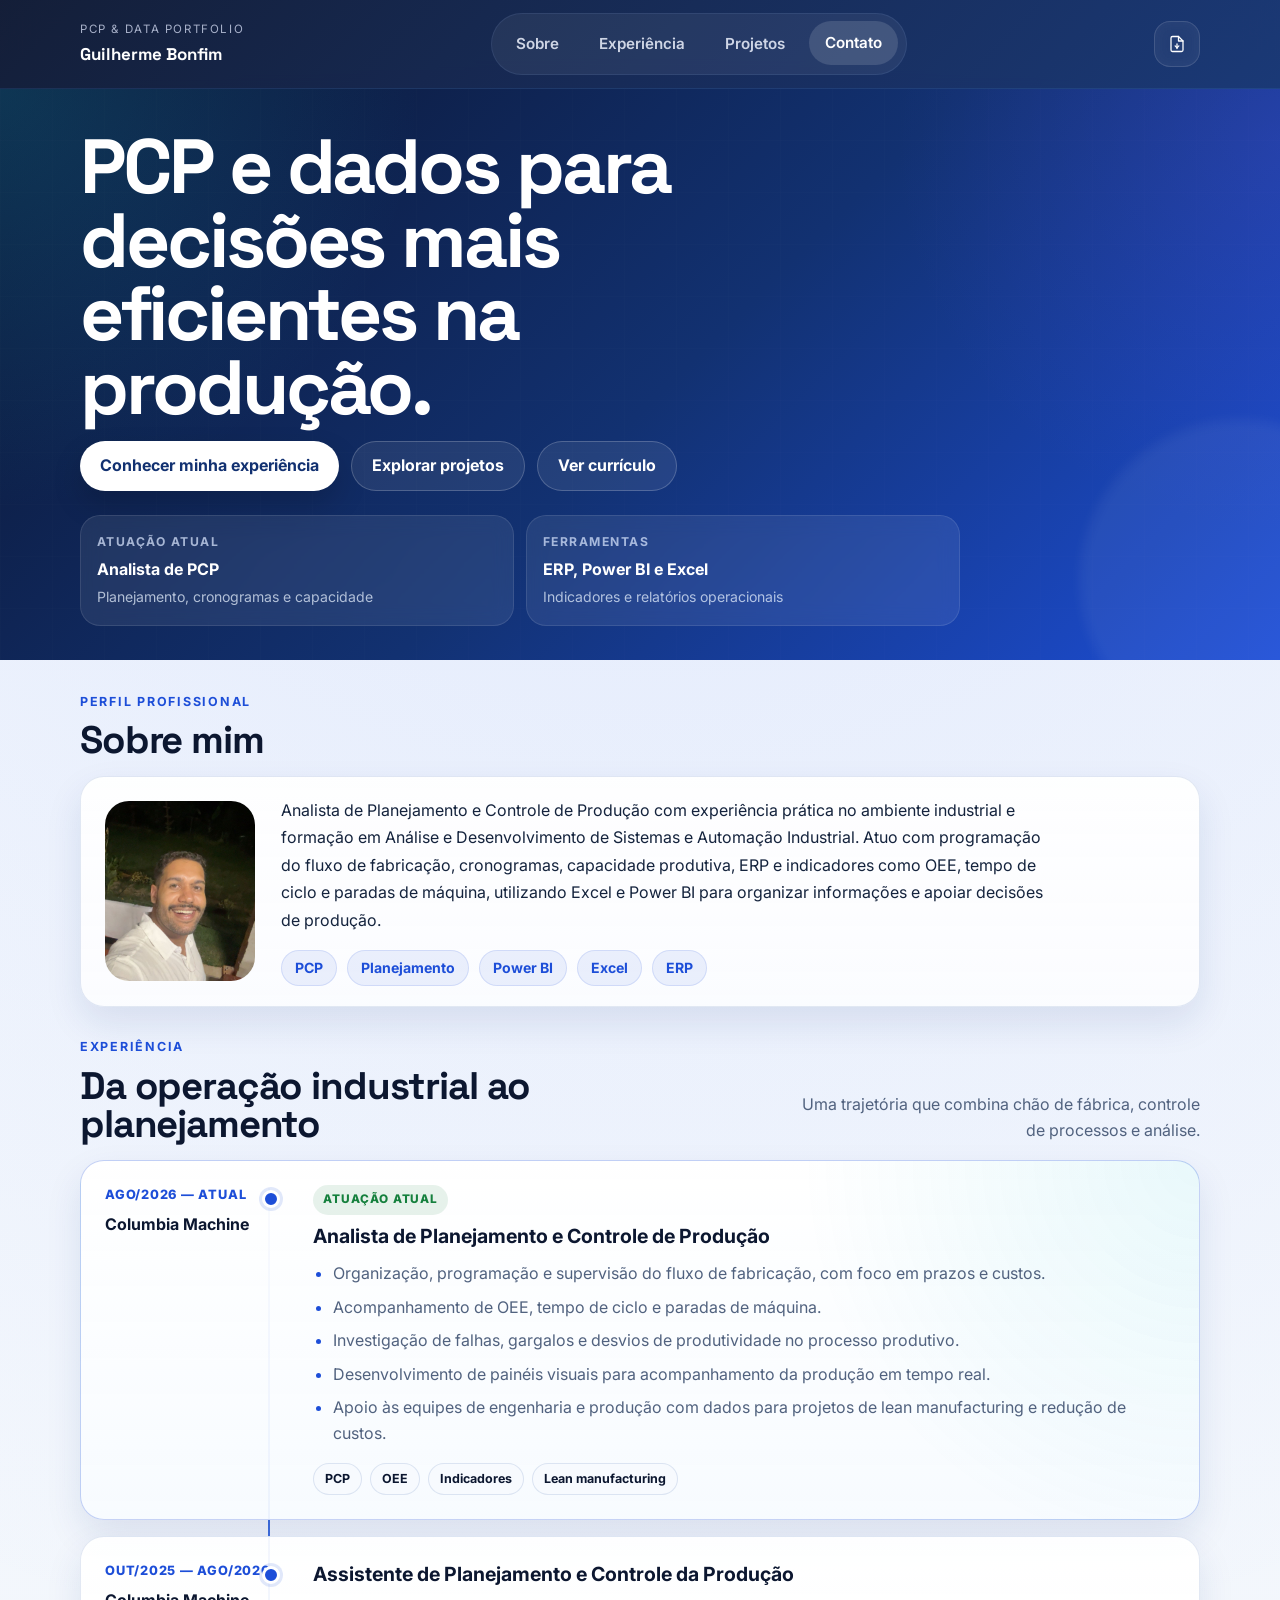
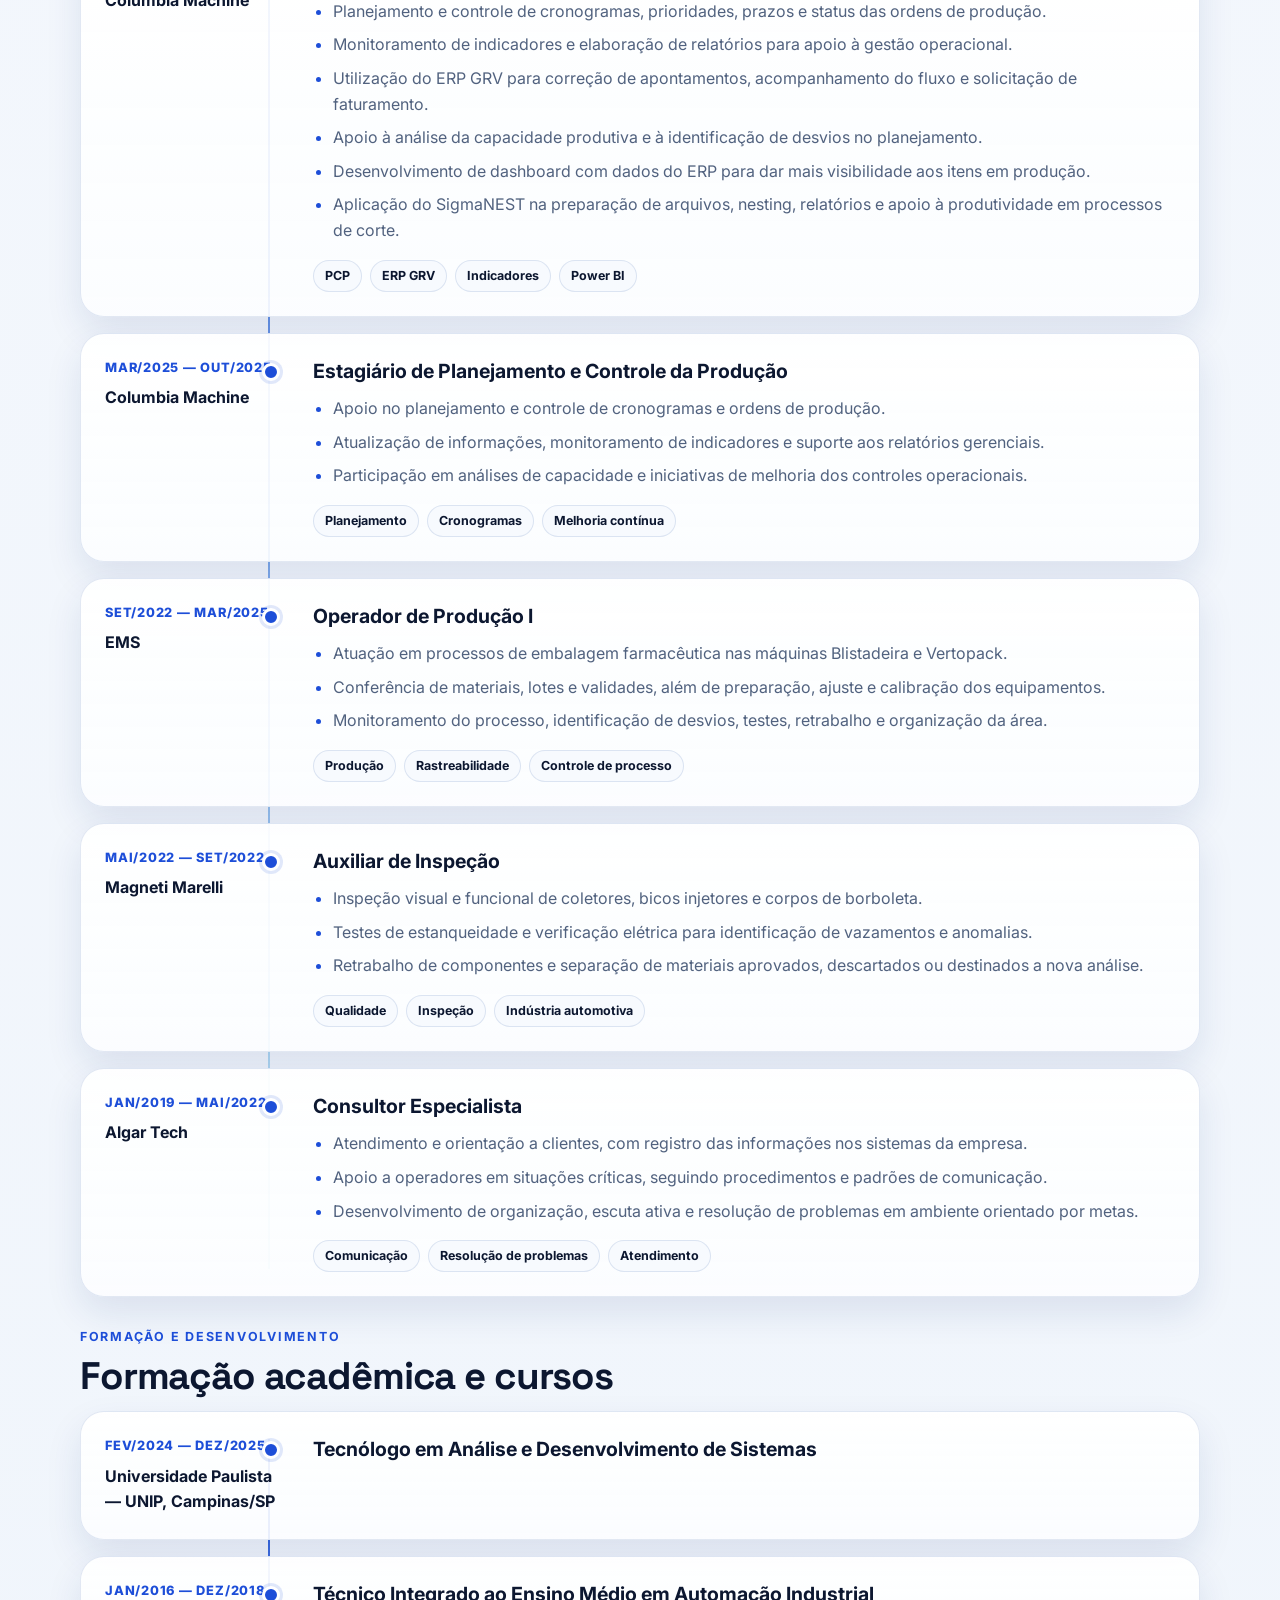
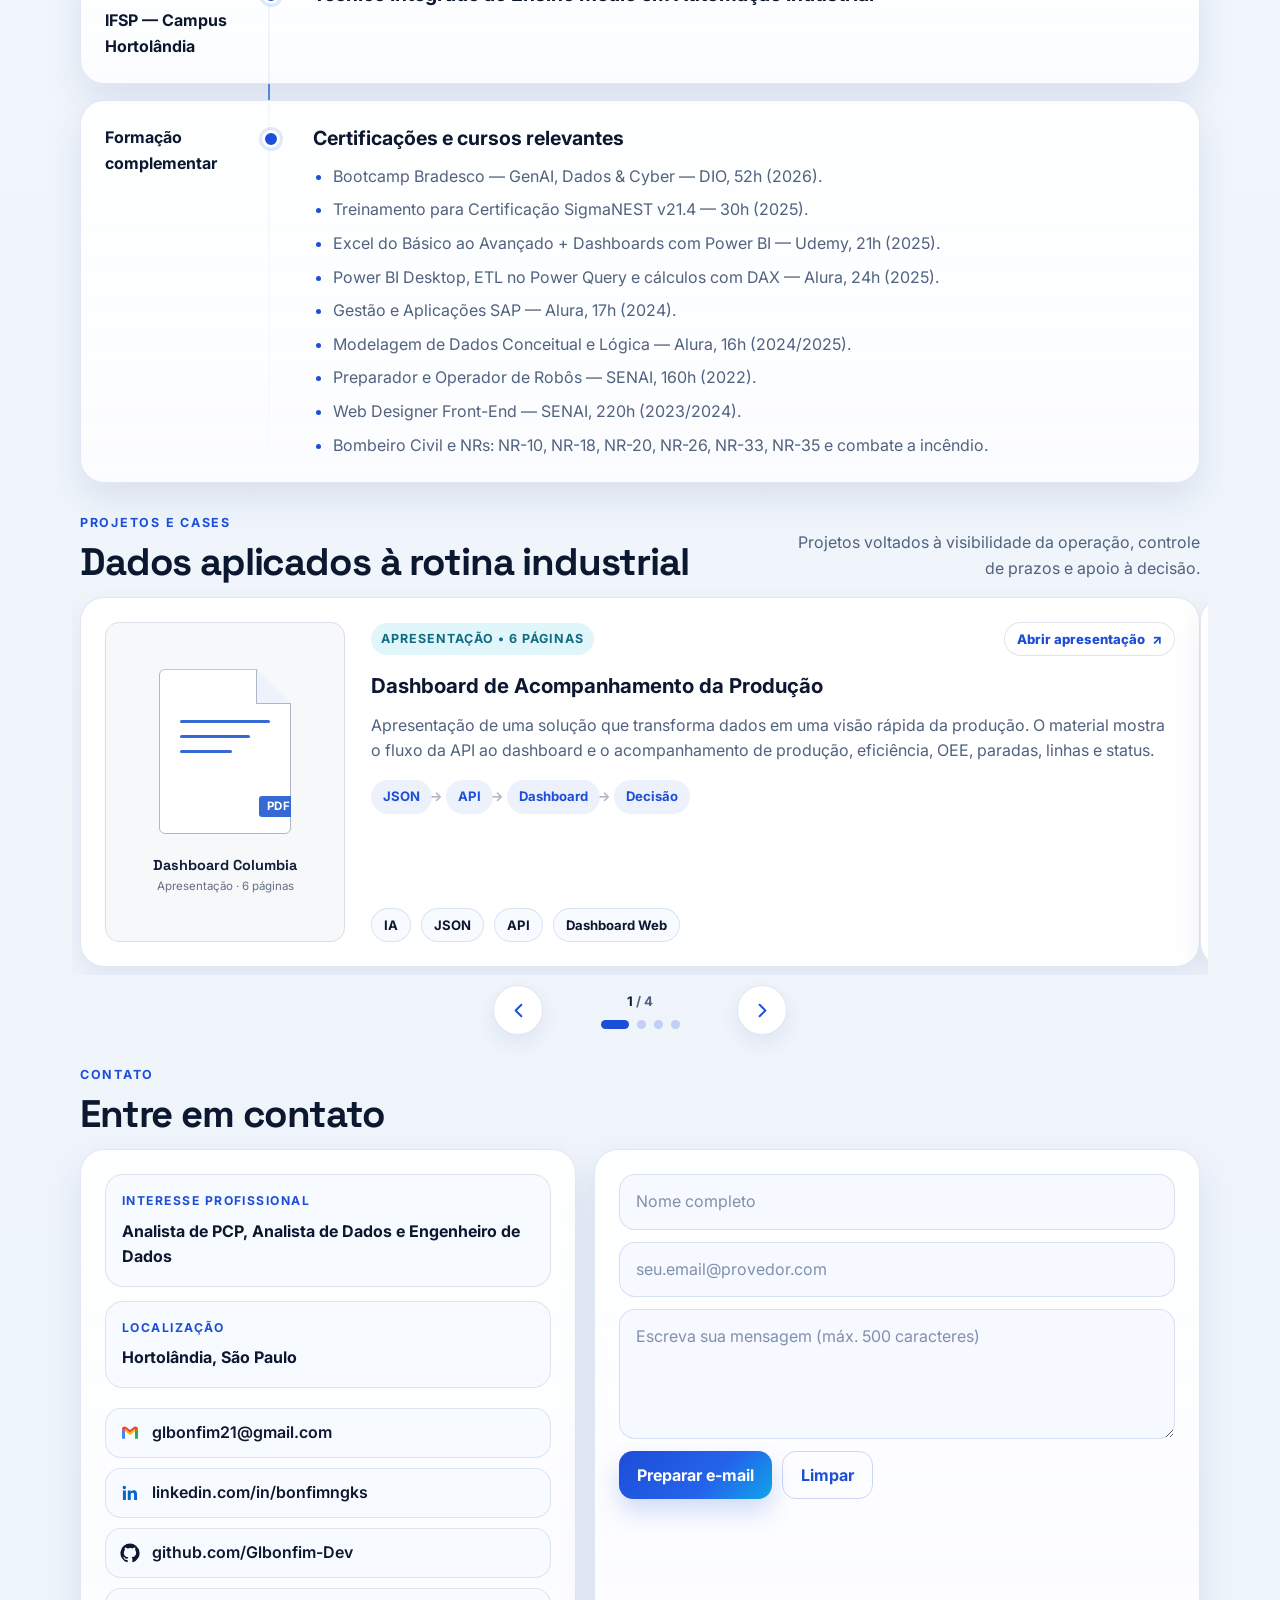
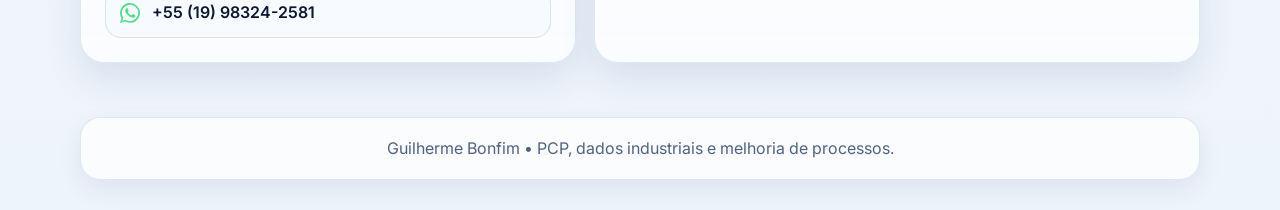
==== commit 6dd68d37: "Update index.html" ====
--- a/index.html
+++ b/index.html
@@ -53,7 +53,7 @@
           <div class="kpi-strip" aria-label="Resumo profissional">
             <article class="kpi-card">
               <span class="kpi-card__label">Atuação atual</span>
-              <strong class="kpi-card__value">Assistente de PCP</strong>
+              <strong class="kpi-card__value">Analista de PCP</strong>
               <span class="kpi-card__meta">Planejamento, cronogramas e capacidade</span>
             </article>
             <article class="kpi-card">
@@ -82,7 +82,7 @@
           </div>
 
           <div class="about-panel__content">
-            <p class="about-description">Profissional de PCP com experiência prática no ambiente industrial e formação em Análise e Desenvolvimento de Sistemas e Automação Industrial. Atuo com cronogramas, capacidade produtiva, ERP e indicadores, utilizando Excel e Power BI para organizar informações e apoiar decisões de produção.</p>
+            <p class="about-description">Analista de Planejamento e Controle de Produção com experiência prática no ambiente industrial e formação em Análise e Desenvolvimento de Sistemas e Automação Industrial. Atuo com programação do fluxo de fabricação, cronogramas, capacidade produtiva, ERP e indicadores como OEE, tempo de ciclo e paradas de máquina, utilizando Excel e Power BI para organizar informações e apoiar decisões de produção.</p>
 
             <div class="about-actions">
               <div class="chips" aria-label="Principais conhecimentos">
@@ -111,11 +111,29 @@
         <div class="experience-timeline">
           <article class="experience-card card experience-card--featured">
             <div class="experience-card__aside">
-              <span class="experience-card__period">out/2025 — atual</span>
+              <span class="experience-card__period">ago/2026 — atual</span>
               <span class="experience-card__company">Columbia Machine</span>
             </div>
             <div class="experience-card__content">
               <span class="experience-card__label">Atuação atual</span>
+              <h3>Analista de Planejamento e Controle de Produção</h3>
+              <ul class="experience-list">
+                <li>Organização, programação e supervisão do fluxo de fabricação, com foco em prazos e custos.</li>
+                <li>Acompanhamento de OEE, tempo de ciclo e paradas de máquina.</li>
+                <li>Investigação de falhas, gargalos e desvios de produtividade no processo produtivo.</li>
+                <li>Desenvolvimento de painéis visuais para acompanhamento da produção em tempo real.</li>
+                <li>Apoio às equipes de engenharia e produção com dados para projetos de lean manufacturing e redução de custos.</li>
+              </ul>
+              <div class="experience-tags"><span>PCP</span><span>OEE</span><span>Indicadores</span><span>Lean manufacturing</span></div>
+            </div>
+          </article>
+
+          <article class="experience-card card">
+            <div class="experience-card__aside">
+              <span class="experience-card__period">out/2025 — ago/2026</span>
+              <span class="experience-card__company">Columbia Machine</span>
+            </div>
+            <div class="experience-card__content">
               <h3>Assistente de Planejamento e Controle da Produção</h3>
               <ul class="experience-list">
                 <li>Planejamento e controle de cronogramas, prioridades, prazos e status das ordens de produção.</li>
@@ -123,6 +141,7 @@
                 <li>Utilização do ERP GRV para correção de apontamentos, acompanhamento do fluxo e solicitação de faturamento.</li>
                 <li>Apoio à análise da capacidade produtiva e à identificação de desvios no planejamento.</li>
                 <li>Desenvolvimento de dashboard com dados do ERP para dar mais visibilidade aos itens em produção.</li>
+                <li>Aplicação do SigmaNEST na preparação de arquivos, nesting, relatórios e apoio à produtividade em processos de corte.</li>
               </ul>
               <div class="experience-tags"><span>PCP</span><span>ERP GRV</span><span>Indicadores</span><span>Power BI</span></div>
             </div>
@@ -189,6 +208,57 @@
                 <li>Desenvolvimento de organização, escuta ativa e resolução de problemas em ambiente orientado por metas.</li>
               </ul>
               <div class="experience-tags"><span>Comunicação</span><span>Resolução de problemas</span><span>Atendimento</span></div>
+            </div>
+          </article>
+        </div>
+      </section>
+
+      <section id="formacao" class="panel-section">
+        <div class="section-heading">
+          <div>
+            <span class="section-kicker">Formação e desenvolvimento</span>
+            <h2>Formação acadêmica e cursos</h2>
+          </div>
+        </div>
+
+        <div class="experience-timeline">
+          <article class="experience-card card">
+            <div class="experience-card__aside">
+              <span class="experience-card__period">fev/2024 — dez/2025</span>
+              <span class="experience-card__company">Universidade Paulista — UNIP, Campinas/SP</span>
+            </div>
+            <div class="experience-card__content">
+              <h3>Tecnólogo em Análise e Desenvolvimento de Sistemas</h3>
+            </div>
+          </article>
+
+          <article class="experience-card card">
+            <div class="experience-card__aside">
+              <span class="experience-card__period">jan/2016 — dez/2018</span>
+              <span class="experience-card__company">IFSP — Campus Hortolândia</span>
+            </div>
+            <div class="experience-card__content">
+              <h3>Técnico Integrado ao Ensino Médio em Automação Industrial</h3>
+            </div>
+          </article>
+
+          <article class="experience-card card">
+            <div class="experience-card__aside">
+              <span class="experience-card__company">Formação complementar</span>
+            </div>
+            <div class="experience-card__content">
+              <h3>Certificações e cursos relevantes</h3>
+              <ul class="experience-list">
+                <li>Bootcamp Bradesco — GenAI, Dados &amp; Cyber — DIO, 52h (2026).</li>
+                <li>Treinamento para Certificação SigmaNEST v21.4 — 30h (2025).</li>
+                <li>Excel do Básico ao Avançado + Dashboards com Power BI — Udemy, 21h (2025).</li>
+                <li>Power BI Desktop, ETL no Power Query e cálculos com DAX — Alura, 24h (2025).</li>
+                <li>Gestão e Aplicações SAP — Alura, 17h (2024).</li>
+                <li>Modelagem de Dados Conceitual e Lógica — Alura, 16h (2024/2025).</li>
+                <li>Preparador e Operador de Robôs — SENAI, 160h (2022).</li>
+                <li>Web Designer Front-End — SENAI, 220h (2023/2024).</li>
+                <li>Bombeiro Civil e NRs: NR-10, NR-18, NR-20, NR-26, NR-33, NR-35 e combate a incêndio.</li>
+              </ul>
             </div>
           </article>
         </div>
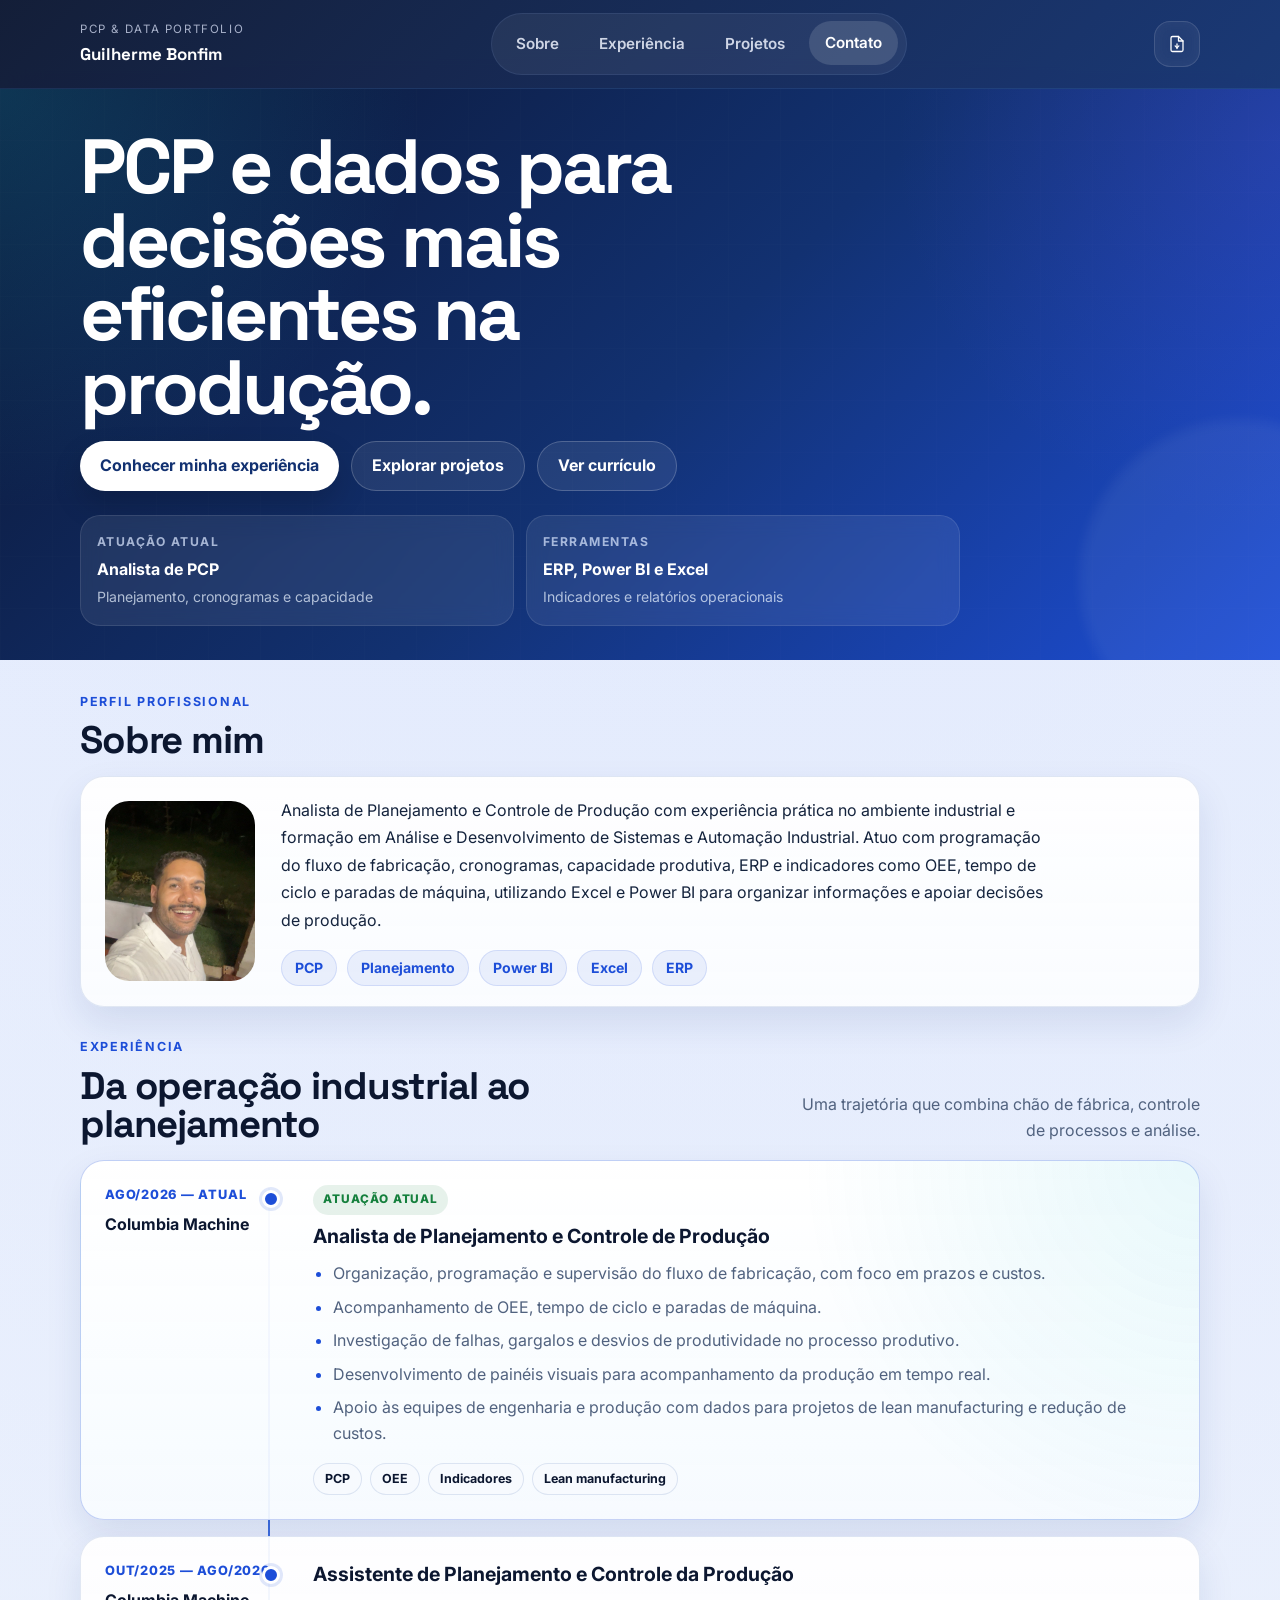
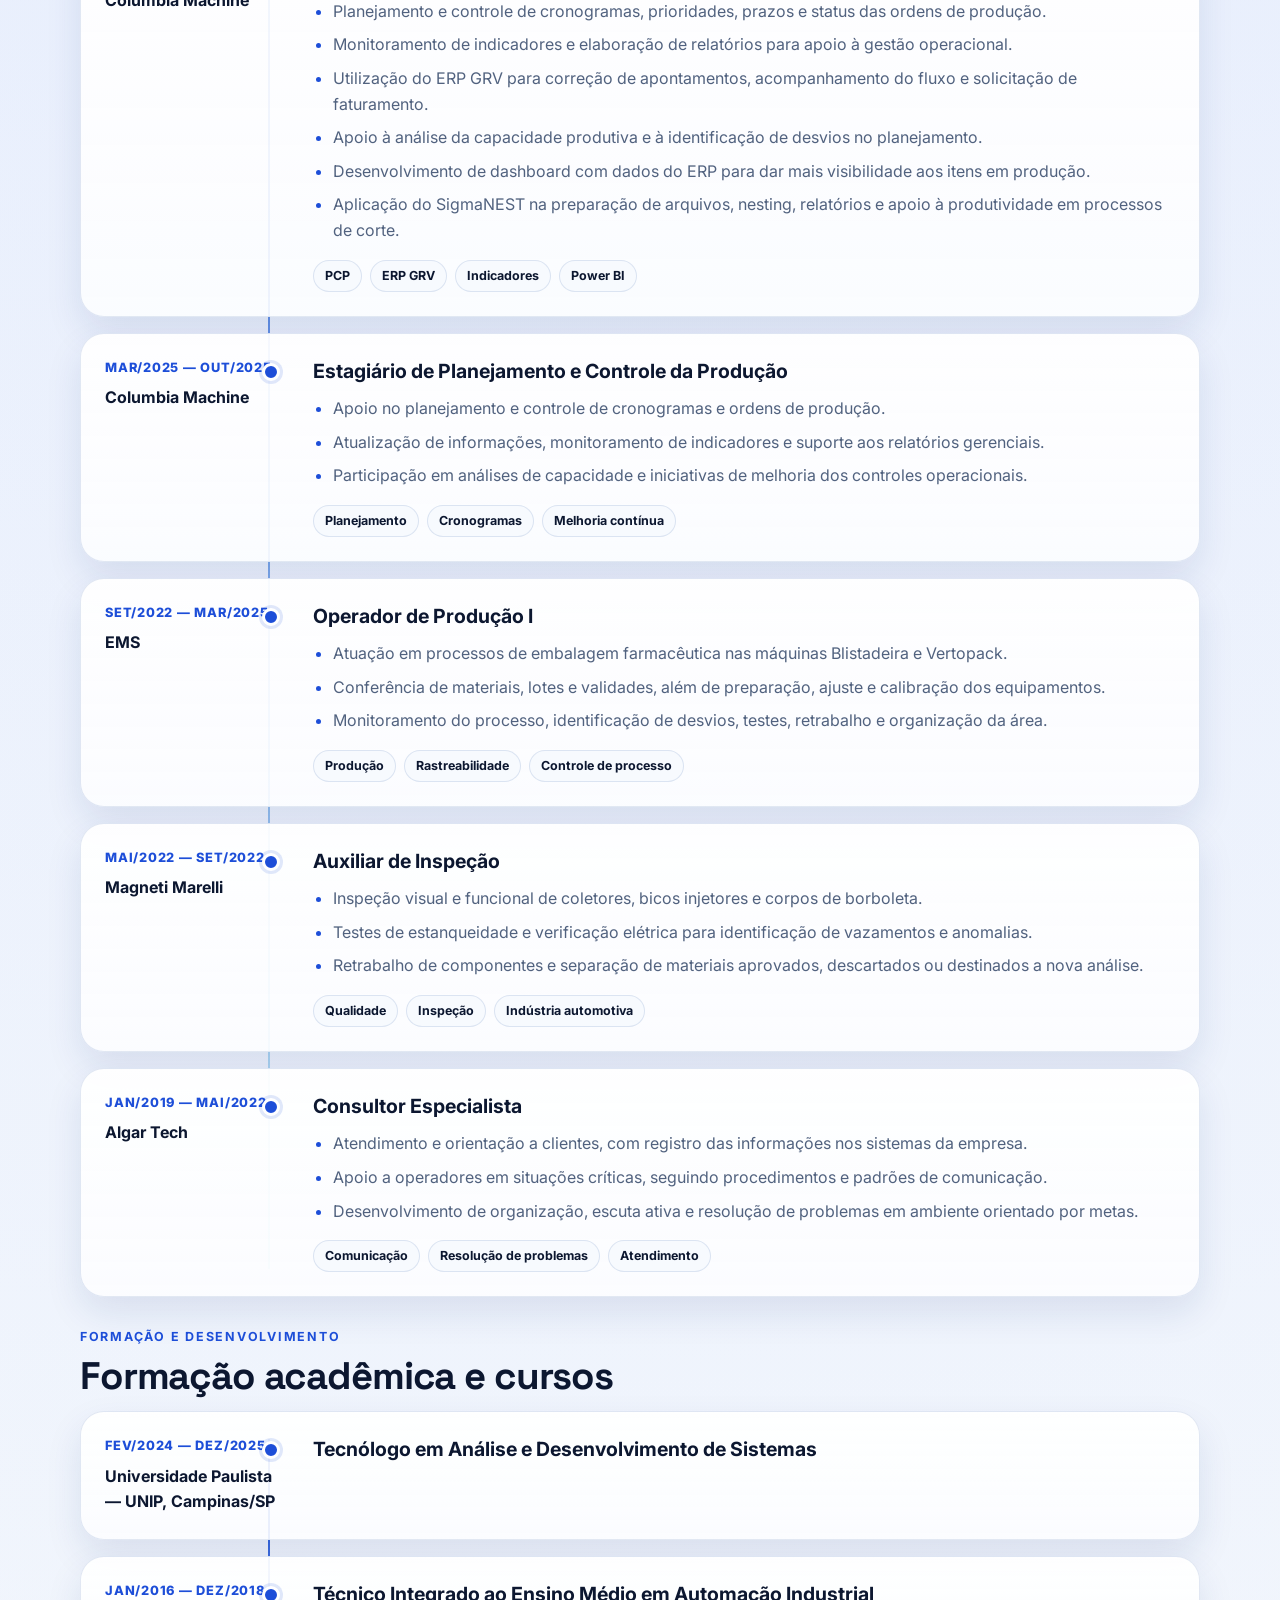
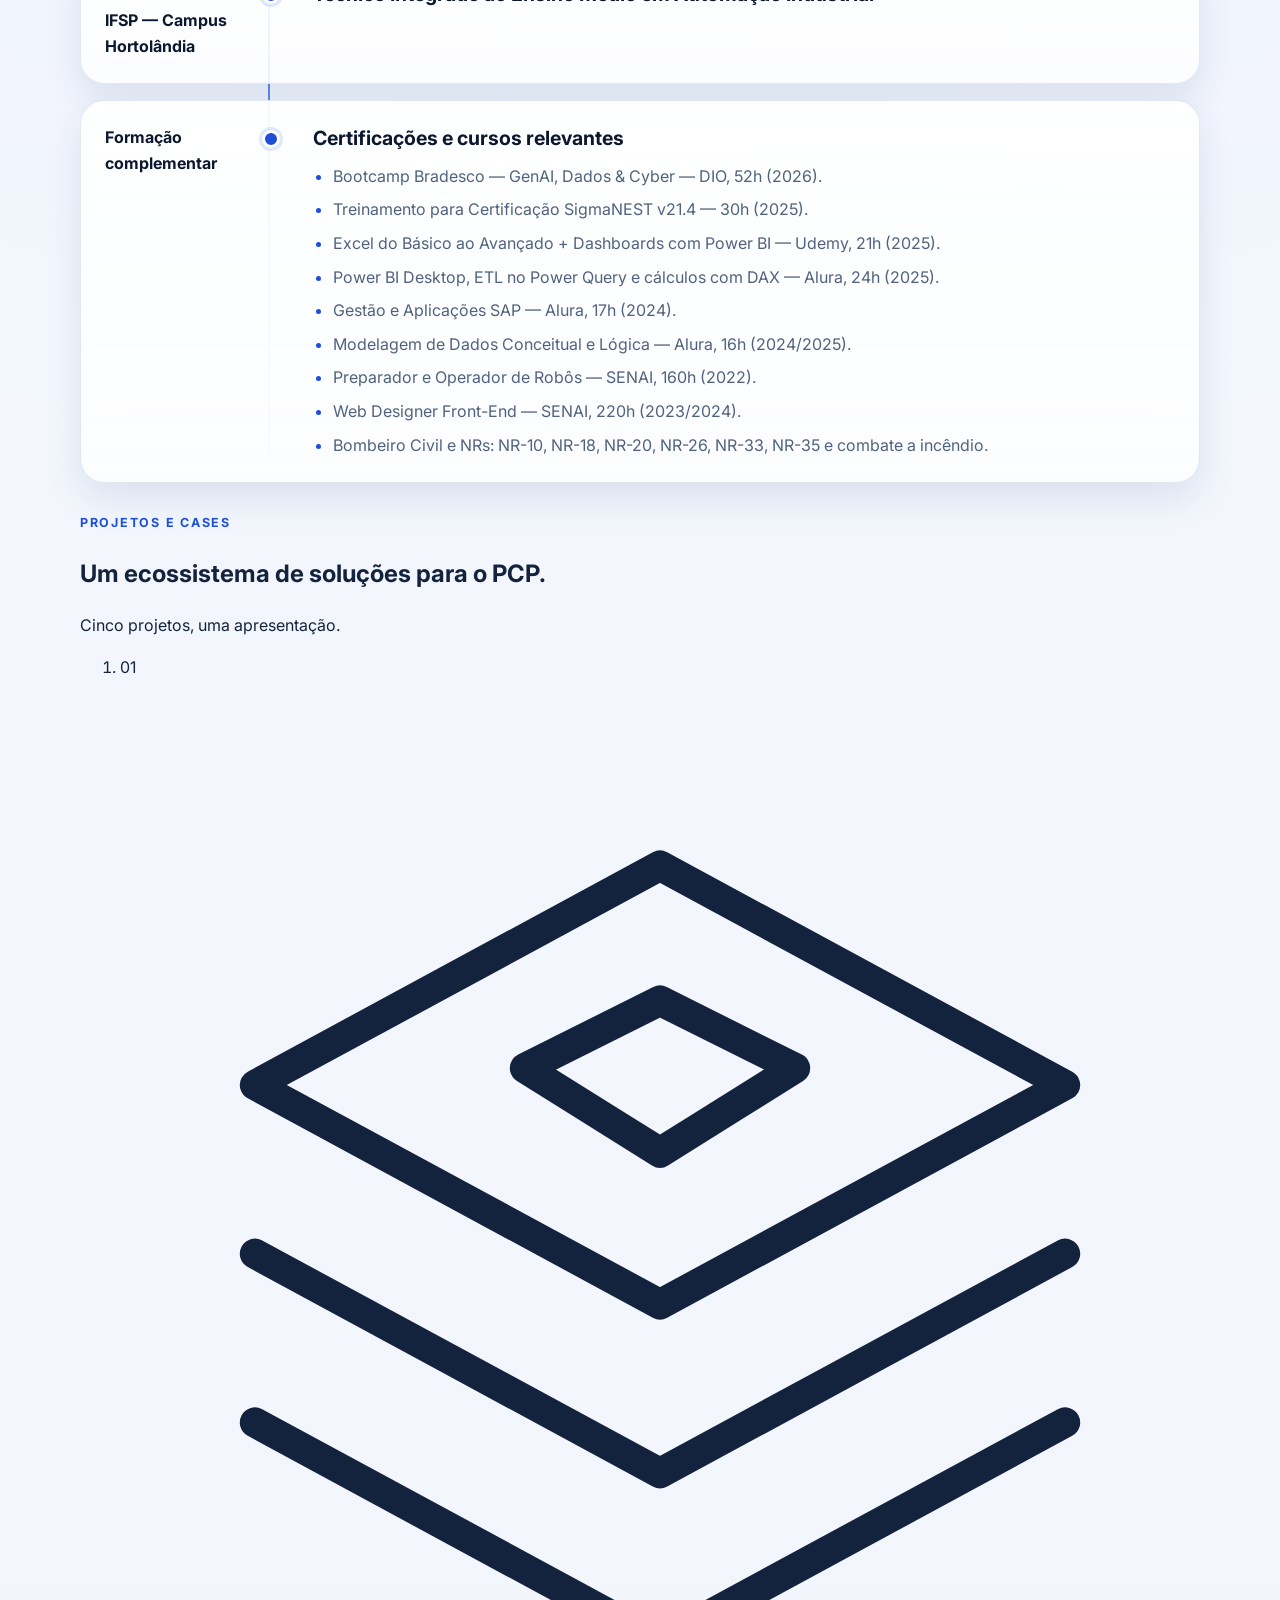
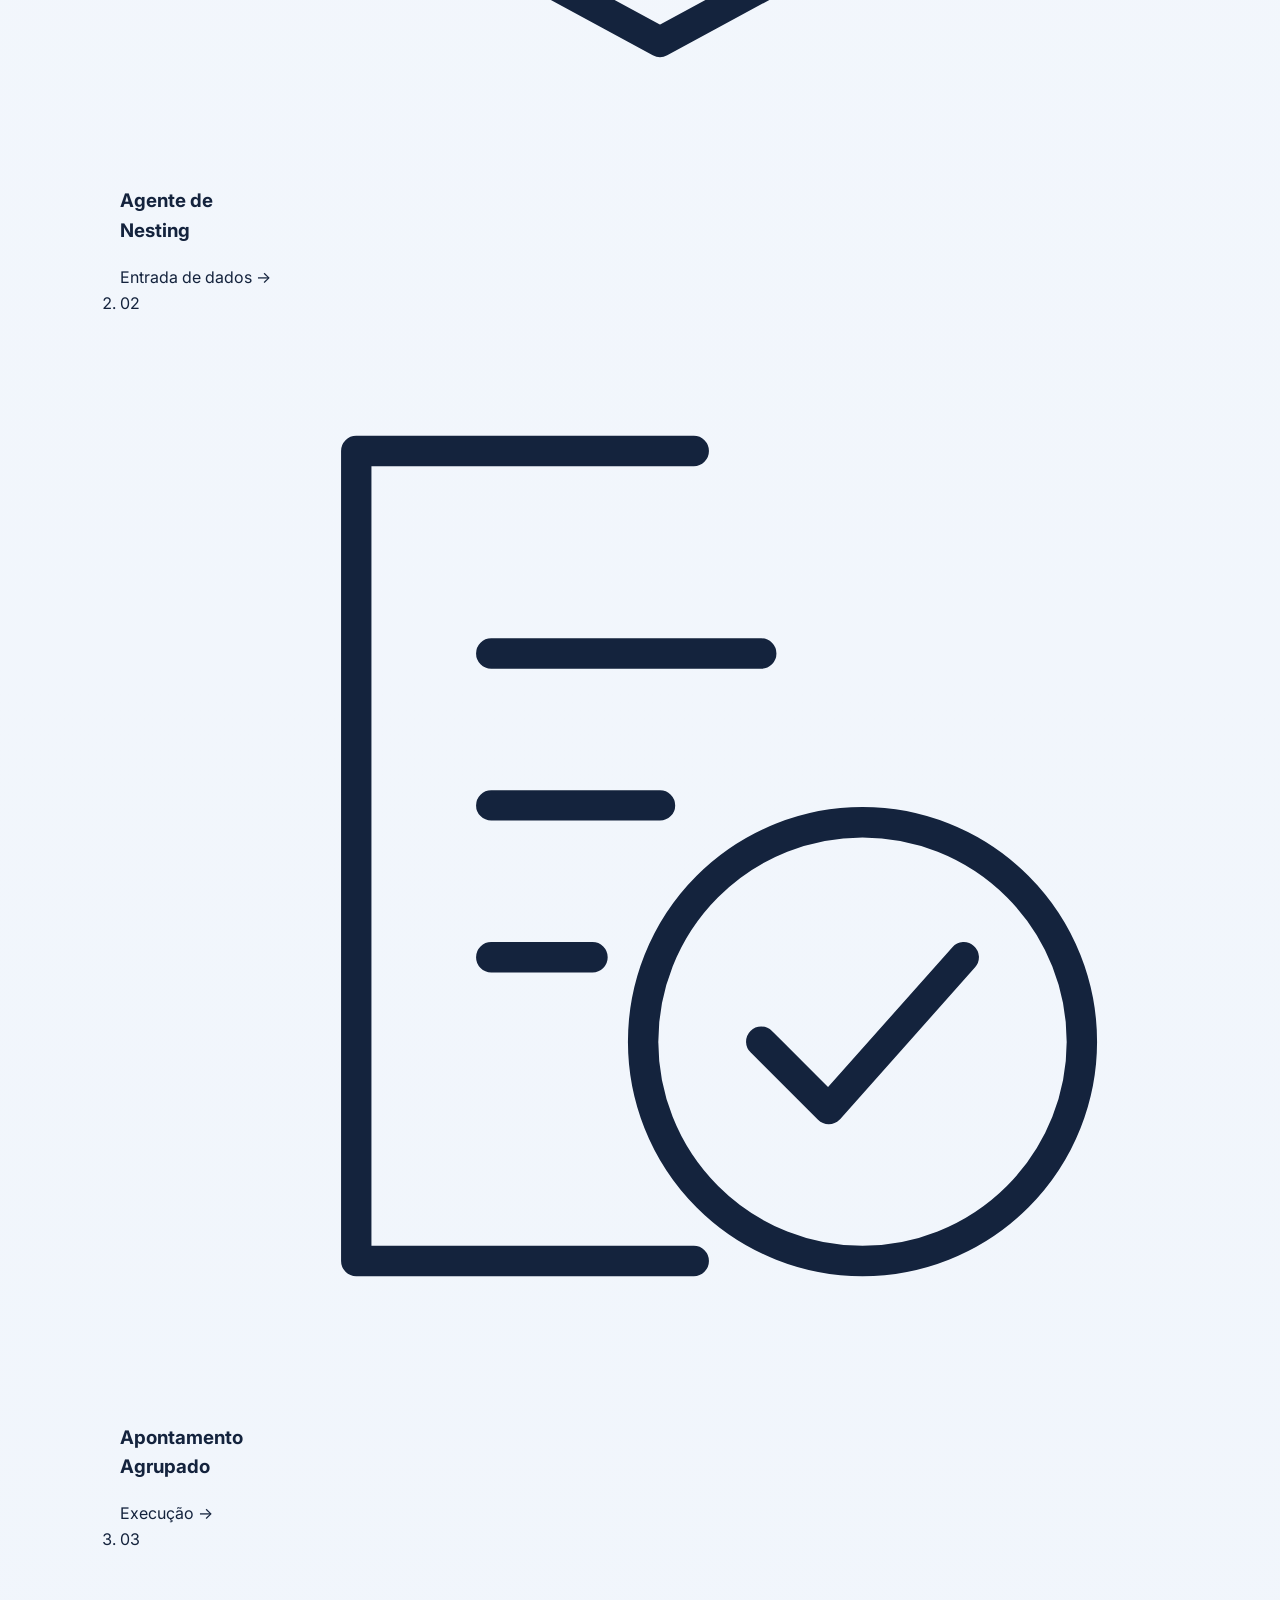
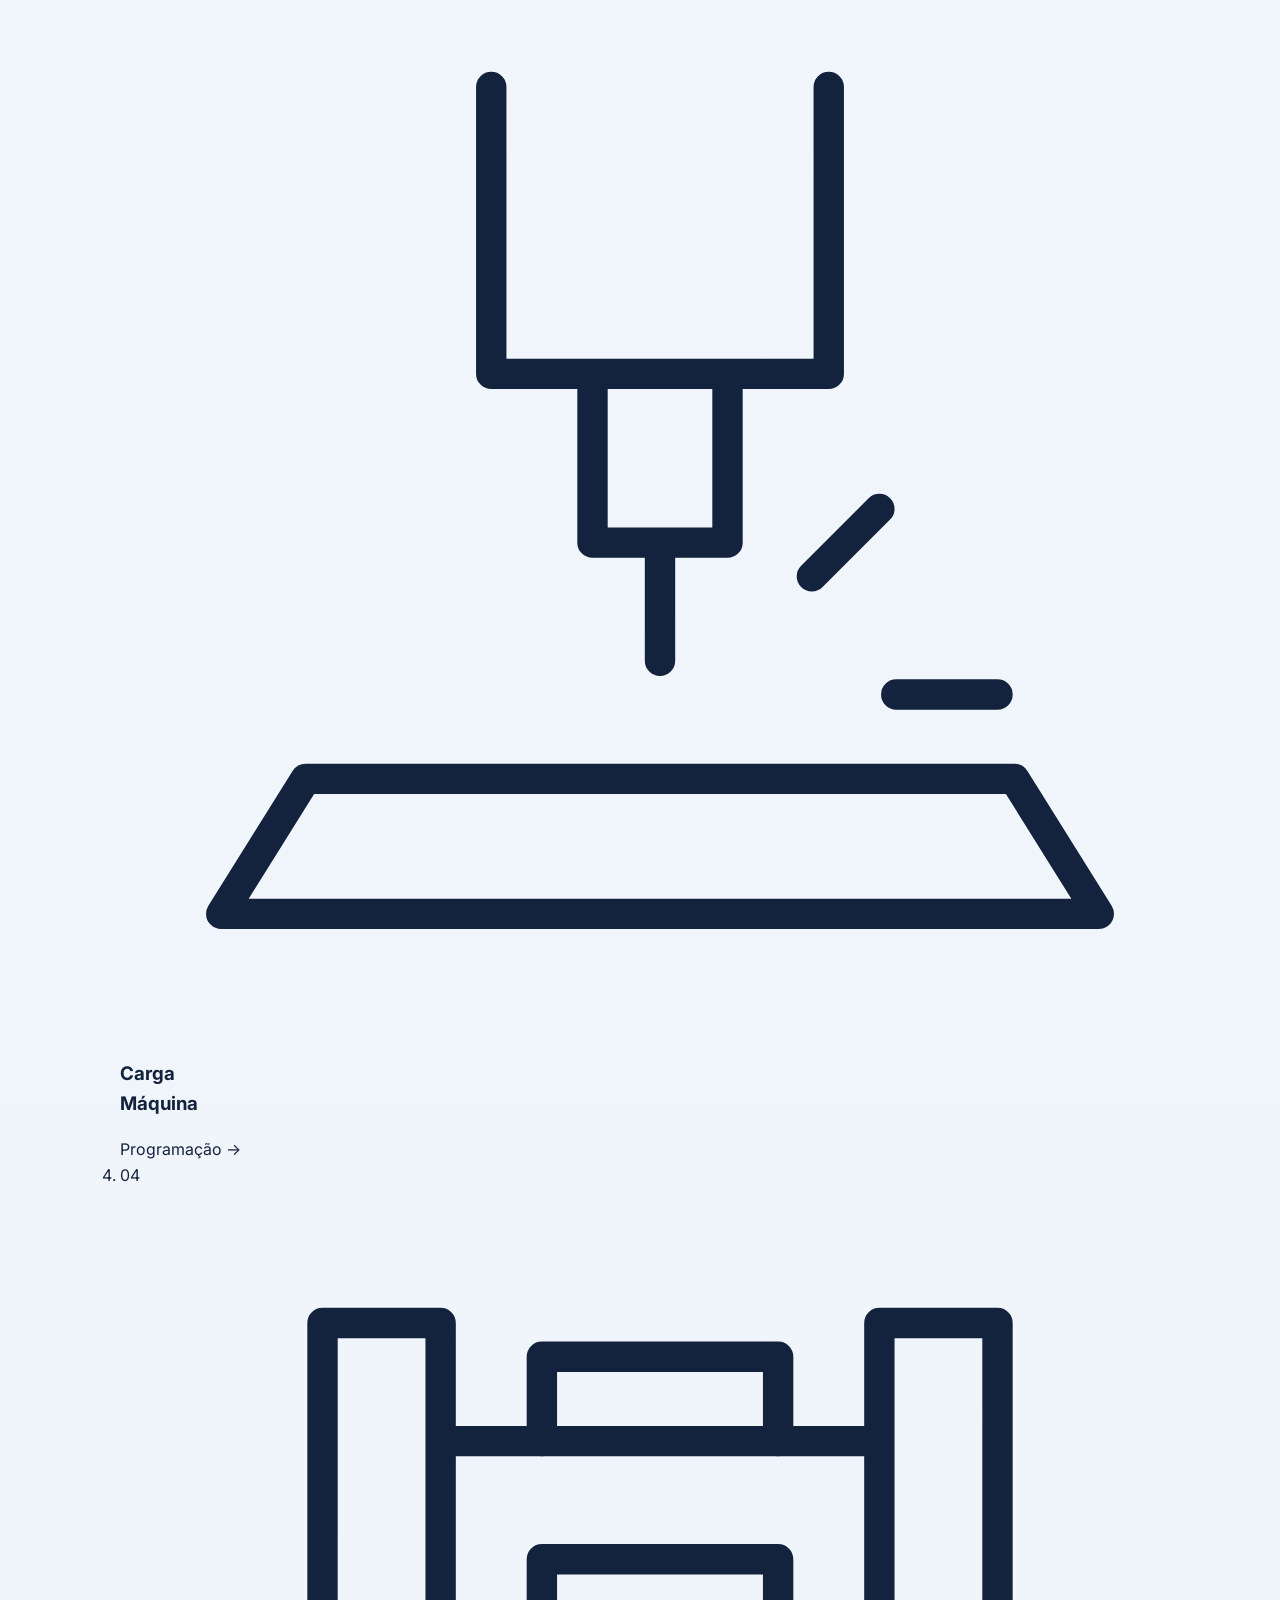
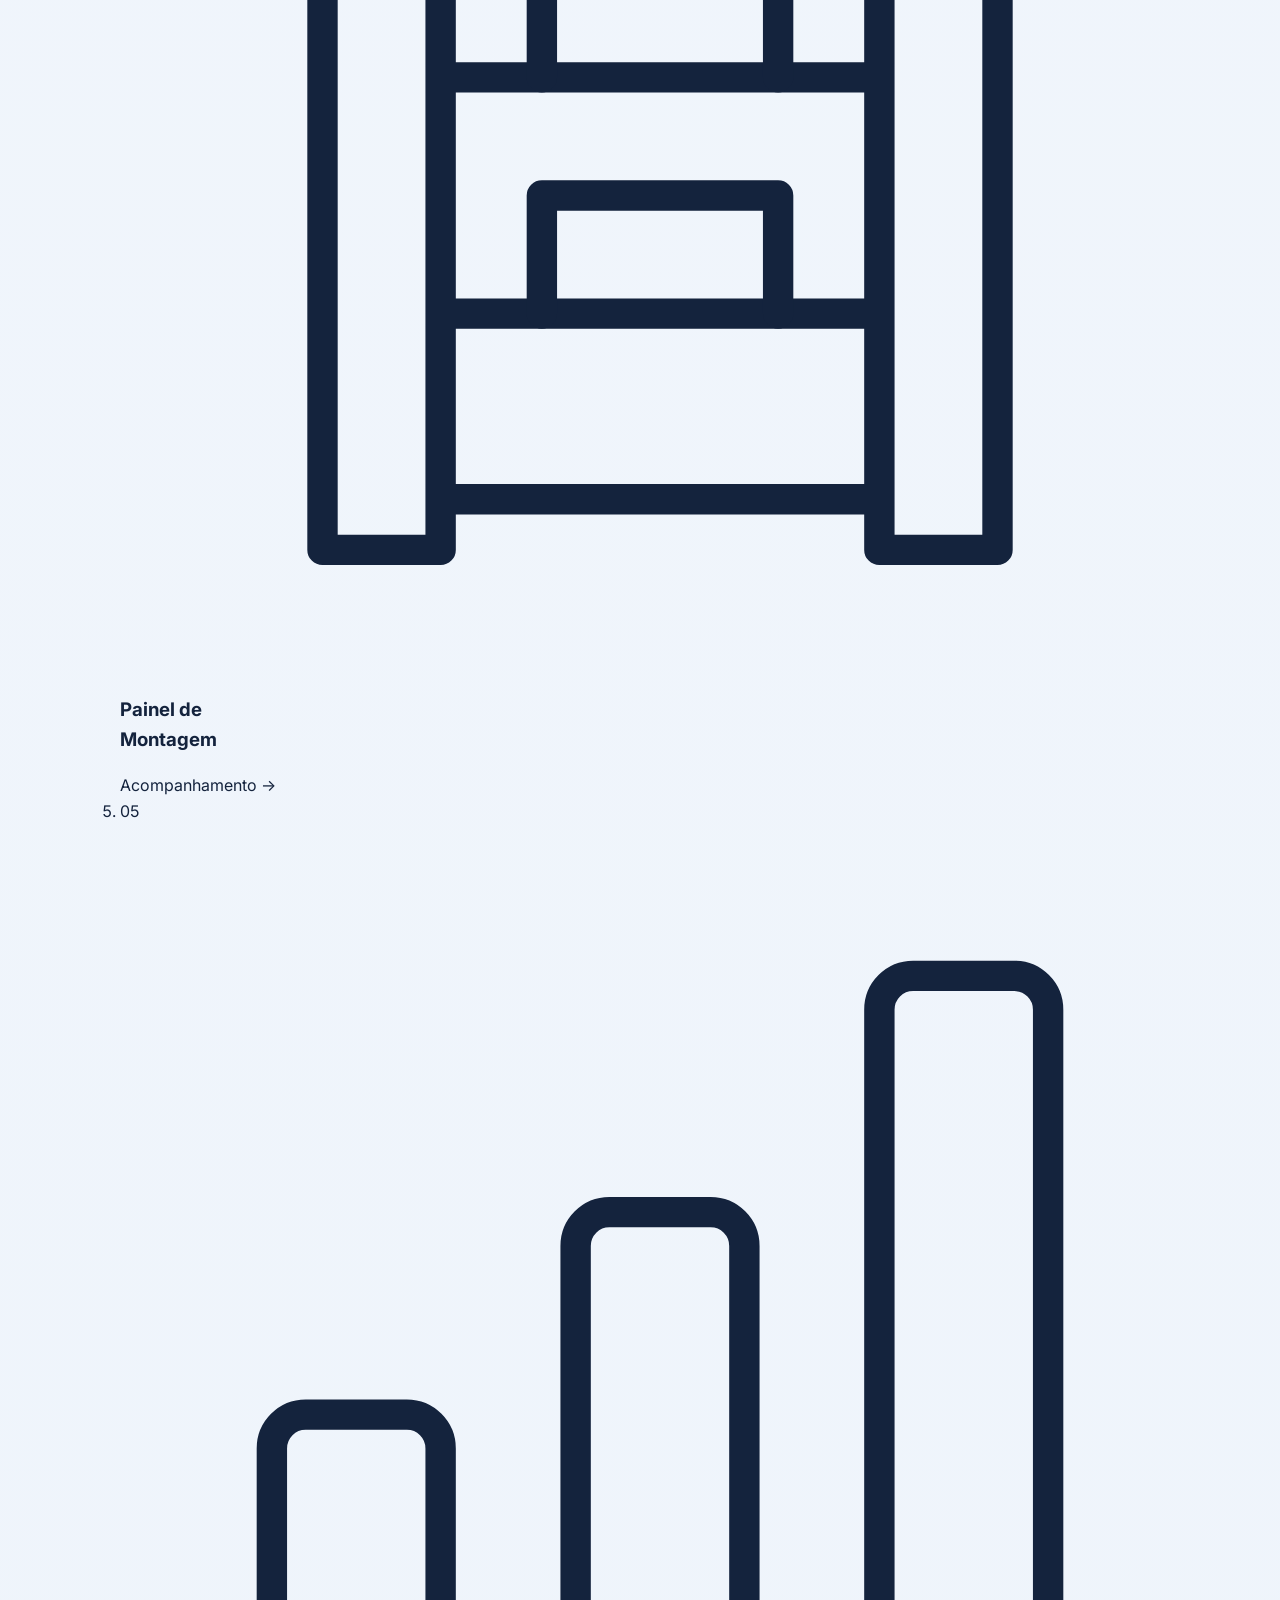
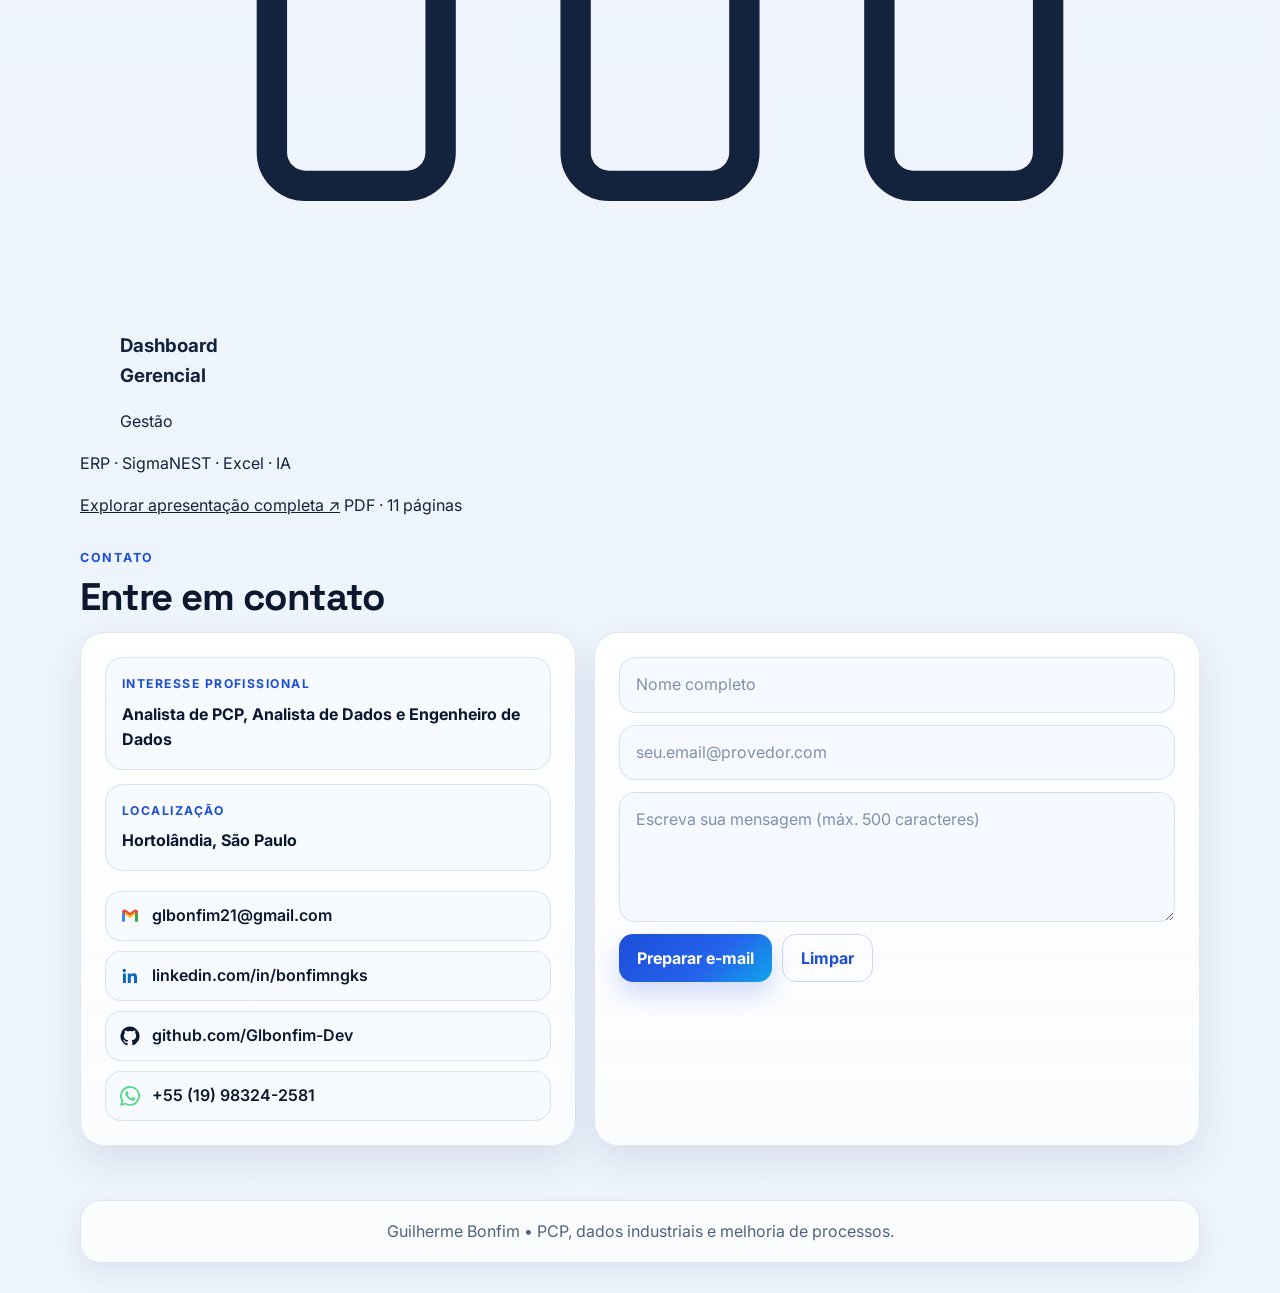
==== commit 224ff56f: "Update index.html" ====
--- a/index.html
+++ b/index.html
@@ -28,7 +28,7 @@
       </nav>
 
       <div class="header-actions">
-        <a id="cvDownload" class="icon-btn" href="./Apresenta%C3%A7%C3%A3o/Curriculo-Guilherme-Bonfim.pdf" download="Curriculo-Guilherme-Bonfim.pdf" title="Baixar currículo" aria-label="Baixar currículo">
+        <a id="cvDownload" class="icon-btn" href="./Apresenta%C3%A7%C3%A3o/Curriculo_Analista_de_PCP_2026.pdf" download="Curriculo_Analista_de_PCP_2026.pdf" title="Baixar currículo" aria-label="Baixar currículo">
           <svg xmlns="http://www.w3.org/2000/svg" viewBox="0 0 24 24" width="18" height="18" fill="none" stroke="currentColor" stroke-width="1.7" stroke-linecap="round" stroke-linejoin="round" aria-hidden="true"><path d="M14 2H6a2 2 0 0 0-2 2v16a2 2 0 0 0 2 2h12a2 2 0 0 0 2-2V8z"/><path d="M14 2v6h6"/><path d="M12 18v-6"/><path d="m9.5 14.5 2.5 2.5 2.5-2.5"/></svg>
         </a>
       </div>
@@ -46,7 +46,7 @@
           <div class="hero-cta">
             <a class="hero-btn hero-btn-primary" href="#experiencia">Conhecer minha experiência</a>
             <a class="hero-btn hero-btn-secondary" href="#projetos">Explorar projetos</a>
-            <a class="hero-btn hero-btn-secondary" href="./Apresenta%C3%A7%C3%A3o/Curriculo-Guilherme-Bonfim.pdf" target="_blank" rel="noopener">Ver currículo</a>
+            <a class="hero-btn hero-btn-secondary" href="./Apresenta%C3%A7%C3%A3o/Curriculo_Analista_de_PCP_2026.pdf" target="_blank" rel="noopener">Ver currículo</a>
           </div>
 
           <!-- Resumo rápido da atuação e das ferramentas utilizadas. -->
@@ -264,145 +264,57 @@
         </div>
       </section>
 
-      <!-- Projetos apresentados em um carrossel acessível. -->
-      <section id="projetos" class="panel-section">
-        <div class="section-heading">
-          <div>
-            <span class="section-kicker">Projetos e cases</span>
-            <h2>Dados aplicados à rotina industrial</h2>
-          </div>
-          <p>Projetos voltados à visibilidade da operação, controle de prazos e apoio à decisão.</p>
-        </div>
-
-        <!-- O JavaScript controla os slides, as setas, os pontos e o gesto de arrastar. -->
-        <div class="projects-carousel" id="projectsCarousel" role="region" aria-roledescription="carrossel" aria-label="Apresentações de projetos">
-          <p class="sr-only" id="carouselInstructions">Use as setas para navegar entre os projetos. Pressione Enter para abrir a apresentação selecionada.</p>
-          <div class="projects-carousel__viewport">
-            <div class="projects-carousel__track">
-          <!-- Projeto 1: dashboard de acompanhamento da produção. -->
-          <a class="project-card project-slide project-theme--production card project-card--link" href="./Apresenta%C3%A7%C3%A3o/Dashboard%20Columbia.pdf" target="_blank" rel="noopener" aria-label="Abrir apresentação Dashboard Columbia em uma nova guia" aria-describedby="carouselInstructions">
-            <div class="project-card__visual project-card__visual--document" aria-hidden="true">
-              <div class="project-document">
-                <span class="project-document__line project-document__line--long"></span>
-                <span class="project-document__line"></span>
-                <span class="project-document__line project-document__line--short"></span>
-                <strong class="project-document__badge">PDF</strong>
-              </div>
-              <div class="project-document__meta">
-                <strong>Dashboard Columbia</strong>
-                <span>Apresentação · 6 páginas</span>
-              </div>
-            </div>
-            <div class="project-card__body">
-              <div class="project-card__topline">
-                <span class="project-tag">Apresentação • 6 páginas</span>
-                <span class="project-open">Abrir apresentação <span aria-hidden="true">↗</span></span>
-              </div>
-              <h3>Dashboard de Acompanhamento da Produção</h3>
-              <p>Apresentação de uma solução que transforma dados em uma visão rápida da produção. O material mostra o fluxo da API ao dashboard e o acompanhamento de produção, eficiência, OEE, paradas, linhas e status.</p>
-              <div class="project-flow" aria-label="Fluxo da solução"><span>JSON</span><span>API</span><span>Dashboard</span><span>Decisão</span></div>
-              <div class="project-tech"><span>IA</span><span>JSON</span><span>API</span><span>Dashboard Web</span></div>
-            </div>
-          </a>
-
-          <!-- Projeto 2: dashboard de faturamento e consulta GRV. -->
-          <a class="project-card project-slide project-theme--billing card project-card--link" href="./Apresenta%C3%A7%C3%A3o/Dashboard-Faturamento-GRV-CMS.pdf" target="_blank" rel="noopener" aria-label="Abrir apresentação Dashboard de Faturamento e Consulta GRV em uma nova guia" aria-describedby="carouselInstructions">
-            <div class="project-card__visual project-card__visual--document" aria-hidden="true">
-              <div class="project-document">
-                <span class="project-document__line project-document__line--long"></span>
-                <span class="project-document__line"></span>
-                <span class="project-document__line project-document__line--short"></span>
-                <strong class="project-document__badge">PDF</strong>
-              </div>
-              <div class="project-document__meta">
-                <strong>Faturamento GRV</strong>
-                <span>Apresentação · 9 páginas</span>
-              </div>
-            </div>
-            <div class="project-card__body">
-              <div class="project-card__topline">
-                <span class="project-tag">Apresentação • 9 páginas</span>
-                <span class="project-open">Abrir apresentação <span aria-hidden="true">↗</span></span>
-              </div>
-              <h3>Dashboard de Faturamento — Consulta GRV | Setor CMS</h3>
-              <p>Painel que centraliza orçamentos, valores faturados e pendentes em uma visão rápida. A consulta utiliza filtros por cliente, mês, orçamento e status para apoiar o acompanhamento e a decisão.</p>
-              <div class="project-flow" aria-label="Fluxo da solução"><span>Dashboard</span><span>API</span><span>Banco de dados</span></div>
-              <div class="project-tech"><span>Dashboard Web</span><span>API</span><span>Banco de Dados</span><span>GRV</span></div>
-            </div>
-          </a>
-
-          <!-- Projeto 3: automação RPA para consulta e agrupamento de dados. -->
-          <a class="project-card project-slide project-theme--rpa card project-card--link" href="./Apresenta%C3%A7%C3%A3o/RPA-Consulta-Banco-Dados.pdf" target="_blank" rel="noopener" aria-label="Abrir apresentação RPA para consulta no banco de dados em uma nova guia" aria-describedby="carouselInstructions">
-            <div class="project-card__visual project-card__visual--document" aria-hidden="true">
-              <div class="project-document">
-                <span class="project-document__line project-document__line--long"></span>
-                <span class="project-document__line"></span>
-                <span class="project-document__line project-document__line--short"></span>
-                <strong class="project-document__badge">PDF</strong>
-              </div>
-              <div class="project-document__meta">
-                <strong>RPA · Consulta</strong>
-                <span>Apresentação · 9 páginas</span>
-              </div>
-            </div>
-            <div class="project-card__body">
-              <div class="project-card__topline">
-                <span class="project-tag">Apresentação • 9 páginas</span>
-                <span class="project-open">Abrir apresentação <span aria-hidden="true">↗</span></span>
-              </div>
-              <h3>RPA — Consulta e Agrupamento de Dados</h3>
-              <p>Automação para consulta segura, filtragem e agrupamento de dados. A solução permite simular a operação antes da execução, validar o agrupamento e preencher a transação GRV M83 com confirmação.</p>
-              <div class="project-flow" aria-label="Fluxo da automação"><span>Banco CPS</span><span>Filtros</span><span>Seleção</span><span>GRV M83</span></div>
-              <div class="project-tech"><span>RPA</span><span>Banco de Dados</span><span>GRV M83</span><span>Dry-run</span></div>
-            </div>
-          </a>
-
-          <!-- Projeto 4: agente de IA integrado aos dados do SigmaNEST. -->
-          <a class="project-card project-slide project-theme--ai card project-card--link" href="./Apresenta%C3%A7%C3%A3o/Agente-IA-SigmaNEST.pdf" target="_blank" rel="noopener" aria-label="Abrir apresentação Agente de IA com dados do SigmaNEST em uma nova guia" aria-describedby="carouselInstructions">
-            <div class="project-card__visual project-card__visual--document" aria-hidden="true">
-              <div class="project-document">
-                <span class="project-document__line project-document__line--long"></span>
-                <span class="project-document__line"></span>
-                <span class="project-document__line project-document__line--short"></span>
-                <strong class="project-document__badge">PDF</strong>
-              </div>
-              <div class="project-document__meta">
-                <strong>Agente IA · SigmaNEST</strong>
-                <span>Apresentação · 6 páginas</span>
-              </div>
-            </div>
-            <div class="project-card__body">
-              <div class="project-card__topline">
-                <span class="project-tag">Apresentação • 6 páginas</span>
-                <span class="project-open">Abrir apresentação <span aria-hidden="true">↗</span></span>
-              </div>
-              <h3>Agente de IA + Extração de Dados do SigmaNEST</h3>
-              <p>Proposta de agente inteligente para capturar, organizar e responder perguntas sobre dados do SigmaNEST. A solução transforma arquivos dispersos em informações úteis sobre produção, perdas, aproveitamento e performance.</p>
-              <div class="project-flow" aria-label="Fluxo do agente de IA"><span>Extrair</span><span>Tratar</span><span>Analisar</span><span>Agir</span></div>
-              <div class="project-tech"><span>IA</span><span>SigmaNEST</span><span>XLSX/CSV</span><span>Automação</span></div>
-            </div>
-          </a>
-
-            </div>
-          </div>
-
-          <!-- Controles para trocar o projeto exibido. -->
-          <div class="projects-carousel__controls">
-            <button class="carousel-arrow carousel-arrow--prev" type="button" data-carousel-prev aria-label="Ver projeto anterior">
-              <svg viewBox="0 0 24 24" aria-hidden="true"><path d="m15 18-6-6 6-6"/></svg>
-            </button>
-            <div class="carousel-navigation">
-              <span class="carousel-status" aria-live="polite"><strong data-carousel-current>1</strong> / 4</span>
-              <div class="carousel-dots" aria-label="Selecionar projeto">
-                <button type="button" class="carousel-dot is-active" data-carousel-dot="0" aria-label="Ir para Dashboard Columbia" aria-current="true"></button>
-                <button type="button" class="carousel-dot" data-carousel-dot="1" aria-label="Ir para Dashboard de Faturamento"></button>
-                <button type="button" class="carousel-dot" data-carousel-dot="2" aria-label="Ir para RPA de Consulta"></button>
-                <button type="button" class="carousel-dot" data-carousel-dot="3" aria-label="Ir para Agente de IA"></button>
-              </div>
-            </div>
-            <button class="carousel-arrow carousel-arrow--next" type="button" data-carousel-next aria-label="Ver próximo projeto">
-              <svg viewBox="0 0 24 24" aria-hidden="true"><path d="m9 18 6-6-6-6"/></svg>
-            </button>
+      <section id="projetos" class="panel-section" aria-labelledby="projects-title">
+        <div class="ecosystem-heading">
+          <span class="section-kicker">Projetos e cases</span>
+          <h2 id="projects-title">Um ecossistema de soluções para o PCP.</h2>
+          <p>Cinco projetos, uma apresentação.</p>
+        </div>
+
+        <div class="ecosystem-panel">
+          <ol class="ecosystem-grid" aria-label="Soluções para a digitalização do PCP">
+            <li class="ecosystem-item">
+              <span class="ecosystem-number" aria-hidden="true">01</span>
+              <svg class="ecosystem-icon" viewBox="0 0 64 64" fill="none" stroke="currentColor" stroke-width="1.8" stroke-linecap="round" stroke-linejoin="round" aria-hidden="true"><path d="m8 24 24-13 24 13-24 13Z"/><path d="m8 34 24 13 24-13M8 44l24 13 24-13"/><path d="m24 23 8-4 8 4-8 5Z"/></svg>
+              <h3>Agente de<br>Nesting</h3>
+              <span class="ecosystem-phase">Entrada de dados</span>
+              <span class="ecosystem-arrow" aria-hidden="true">→</span>
+            </li>
+            <li class="ecosystem-item">
+              <span class="ecosystem-number" aria-hidden="true">02</span>
+              <svg class="ecosystem-icon" viewBox="0 0 64 64" fill="none" stroke="currentColor" stroke-width="1.8" stroke-linecap="round" stroke-linejoin="round" aria-hidden="true"><path d="M34 8H14v48h20M22 20h16M22 29h10M22 38h6"/><circle cx="44" cy="43" r="13"/><path d="m38 43 4 4 8-9"/></svg>
+              <h3>Apontamento<br>Agrupado</h3>
+              <span class="ecosystem-phase">Execução</span>
+              <span class="ecosystem-arrow" aria-hidden="true">→</span>
+            </li>
+            <li class="ecosystem-item">
+              <span class="ecosystem-number" aria-hidden="true">03</span>
+              <svg class="ecosystem-icon" viewBox="0 0 64 64" fill="none" stroke="currentColor" stroke-width="1.8" stroke-linecap="round" stroke-linejoin="round" aria-hidden="true"><path d="M22 8v17h20V8M28 25v10h8V25M32 35v7M11 49h42l5 8H6Z"/><path d="m41 37 4-4m1 11h6"/></svg>
+              <h3>Carga<br>Máquina</h3>
+              <span class="ecosystem-phase">Programação</span>
+              <span class="ecosystem-arrow" aria-hidden="true">→</span>
+            </li>
+            <li class="ecosystem-item">
+              <span class="ecosystem-number" aria-hidden="true">04</span>
+              <svg class="ecosystem-icon" viewBox="0 0 64 64" fill="none" stroke="currentColor" stroke-width="1.8" stroke-linecap="round" stroke-linejoin="round" aria-hidden="true"><path d="M12 8h7v49h-7ZM45 8h7v49h-7ZM19 15h26M19 29h26M19 43h26M19 54h26"/><path d="M25 15v-5h14v5M25 29v-7h14v7M25 43v-7h14v7"/></svg>
+              <h3>Painel de<br>Montagem</h3>
+              <span class="ecosystem-phase">Acompanhamento</span>
+              <span class="ecosystem-arrow" aria-hidden="true">→</span>
+            </li>
+            <li class="ecosystem-item">
+              <span class="ecosystem-number" aria-hidden="true">05</span>
+              <svg class="ecosystem-icon" viewBox="0 0 64 64" fill="none" stroke="currentColor" stroke-width="1.8" stroke-linecap="round" stroke-linejoin="round" aria-hidden="true"><rect x="9" y="35" width="10" height="22" rx="2"/><rect x="27" y="23" width="10" height="34" rx="2"/><rect x="45" y="9" width="10" height="48" rx="2"/></svg>
+              <h3>Dashboard<br>Gerencial</h3>
+              <span class="ecosystem-phase">Gestão</span>
+            </li>
+          </ol>
+
+          <div class="ecosystem-footer">
+            <p class="ecosystem-tools">ERP <span aria-hidden="true">·</span> SigmaNEST <span aria-hidden="true">·</span> Excel <span aria-hidden="true">·</span> IA</p>
+            <div class="ecosystem-actions">
+              <a class="ecosystem-link" href="./Apresenta%C3%A7%C3%A3o/Digitaliza%C3%A7%C3%A3o%20do%20PCP.pdf" target="_blank" rel="noopener" aria-label="Explorar apresentação completa: Digitalização do PCP, PDF de 11 páginas (abre em nova guia)">Explorar apresentação completa <span aria-hidden="true">↗</span></a>
+              <span class="ecosystem-meta">PDF · 11 páginas</span>
+            </div>
           </div>
         </div>
       </section>
